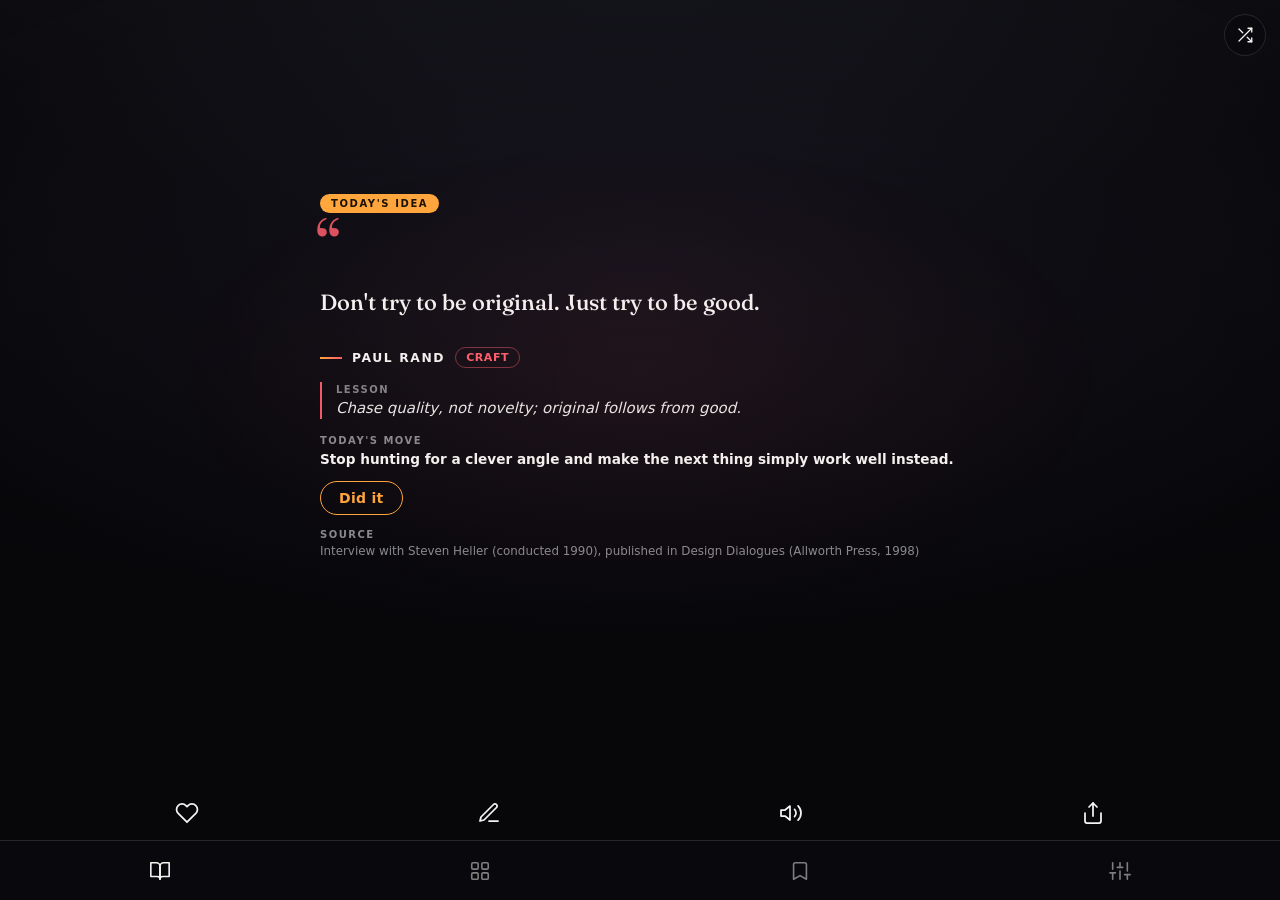
==== index.html @ 35d6fb51 "feat(about): the story behind the name, in Settings - About Hitaarth card with the founder origin st" ====
<!DOCTYPE html>
<html lang="en" data-theme="dark">
<head>
  <meta charset="UTF-8" />
  <meta name="viewport" content="width=device-width, initial-scale=1, viewport-fit=cover" />
  <title>Hitaarth — Daily Wisdom</title>
  <meta name="description" content="One idea. One move. Every day. 151 hand-picked ideas from stoics, founders, scientists and cinema — each with a lesson and one small action. Free, offline, no login, your data stays on your phone." />
  <meta property="og:title" content="Hitaarth — Daily Wisdom" />
  <meta property="og:description" content="One idea. One move. Every day. Free, offline, no ads, no login." />
  <meta property="og:type" content="website" />
  <meta property="og:url" content="https://the-awakening-quotes-app.vercel.app/" />
  <meta property="og:image" content="https://the-awakening-quotes-app.vercel.app/icons/icon-512.png" />
  <meta name="twitter:card" content="summary" />
  <meta name="theme-color" content="#0a0a0e" />
  <meta name="theme-color" media="(prefers-color-scheme: light)" content="#FAF7F2" />
  <meta name="apple-mobile-web-app-capable" content="yes" />
  <meta name="apple-mobile-web-app-status-bar-style" content="black-translucent" />
  <link rel="manifest" href="manifest.webmanifest" />
  <link rel="apple-touch-icon" href="icons/apple-touch-icon.png" />
  <link rel="stylesheet" href="styles.css" />
</head>
<body>
  <!-- Inline SVG icon sprite — stroke icons, 24px grid, styled via .ic-svg (currentColor) -->
  <svg xmlns="http://www.w3.org/2000/svg" style="display:none" aria-hidden="true">
    <symbol id="i-book" viewBox="0 0 24 24"><path d="M2 3h6a4 4 0 0 1 4 4v14a3 3 0 0 0-3-3H2z"/><path d="M22 3h-6a4 4 0 0 0-4 4v14a3 3 0 0 1 3-3h7z"/></symbol>
    <symbol id="i-grid" viewBox="0 0 24 24"><rect x="3" y="3" width="7" height="7" rx="1.5"/><rect x="14" y="3" width="7" height="7" rx="1.5"/><rect x="14" y="14" width="7" height="7" rx="1.5"/><rect x="3" y="14" width="7" height="7" rx="1.5"/></symbol>
    <symbol id="i-bookmark" viewBox="0 0 24 24"><path d="M19 21l-7-4-7 4V5a2 2 0 0 1 2-2h10a2 2 0 0 1 2 2z"/></symbol>
    <symbol id="i-sliders" viewBox="0 0 24 24"><line x1="4" y1="21" x2="4" y2="14"/><line x1="4" y1="10" x2="4" y2="3"/><line x1="12" y1="21" x2="12" y2="12"/><line x1="12" y1="8" x2="12" y2="3"/><line x1="20" y1="21" x2="20" y2="16"/><line x1="20" y1="12" x2="20" y2="3"/><line x1="1" y1="14" x2="7" y2="14"/><line x1="9" y1="8" x2="15" y2="8"/><line x1="17" y1="16" x2="23" y2="16"/></symbol>
    <symbol id="i-heart" viewBox="0 0 24 24"><path d="M20.84 4.61a5.5 5.5 0 0 0-7.78 0L12 5.67l-1.06-1.06a5.5 5.5 0 0 0-7.78 7.78l1.06 1.06L12 21.23l7.78-7.78 1.06-1.06a5.5 5.5 0 0 0 0-7.78z"/></symbol>
    <symbol id="i-pen" viewBox="0 0 24 24"><path d="M12 20h9"/><path d="M16.5 3.5a2.121 2.121 0 0 1 3 3L7 19l-4 1 1-4L16.5 3.5z"/></symbol>
    <symbol id="i-volume" viewBox="0 0 24 24"><polygon points="11 5 6 9 2 9 2 15 6 15 11 19 11 5"/><path d="M19.07 4.93a10 10 0 0 1 0 14.14"/><path d="M15.54 8.46a5 5 0 0 1 0 7.07"/></symbol>
    <symbol id="i-stop" viewBox="0 0 24 24"><rect x="6" y="6" width="12" height="12" rx="2.5"/></symbol>
    <symbol id="i-share" viewBox="0 0 24 24"><path d="M4 12v8a2 2 0 0 0 2 2h12a2 2 0 0 0 2-2v-8"/><polyline points="16 6 12 2 8 6"/><line x1="12" y1="2" x2="12" y2="15"/></symbol>
    <symbol id="i-shuffle" viewBox="0 0 24 24"><polyline points="16 3 21 3 21 8"/><line x1="4" y1="20" x2="21" y2="3"/><polyline points="21 16 21 21 16 21"/><line x1="15" y1="15" x2="21" y2="21"/><line x1="4" y1="4" x2="9" y2="9"/></symbol>
    <symbol id="i-globe" viewBox="0 0 24 24"><circle cx="12" cy="12" r="10"/><line x1="2" y1="12" x2="22" y2="12"/><path d="M12 2a15.3 15.3 0 0 1 4 10 15.3 15.3 0 0 1-4 10 15.3 15.3 0 0 1-4-10 15.3 15.3 0 0 1 4-10z"/></symbol>
    <symbol id="i-sun" viewBox="0 0 24 24"><circle cx="12" cy="12" r="4"/><line x1="12" y1="1.5" x2="12" y2="4"/><line x1="12" y1="20" x2="12" y2="22.5"/><line x1="4.6" y1="4.6" x2="6.4" y2="6.4"/><line x1="17.6" y1="17.6" x2="19.4" y2="19.4"/><line x1="1.5" y1="12" x2="4" y2="12"/><line x1="20" y1="12" x2="22.5" y2="12"/><line x1="4.6" y1="19.4" x2="6.4" y2="17.6"/><line x1="17.6" y1="6.4" x2="19.4" y2="4.6"/></symbol>
    <symbol id="i-type" viewBox="0 0 24 24"><polyline points="4 7 4 4 20 4 20 7"/><line x1="9" y1="20" x2="15" y2="20"/><line x1="12" y1="4" x2="12" y2="20"/></symbol>
    <symbol id="i-bell" viewBox="0 0 24 24"><path d="M18 8A6 6 0 0 0 6 8c0 7-3 9-3 9h18s-3-2-3-9"/><path d="M13.73 21a2 2 0 0 1-3.46 0"/></symbol>
    <symbol id="i-spark" viewBox="0 0 24 24"><path d="M12 3l1.9 5.4a2 2 0 0 0 1.2 1.2L20.5 11.5l-5.4 1.9a2 2 0 0 0-1.2 1.2L12 20l-1.9-5.4a2 2 0 0 0-1.2-1.2L3.5 11.5l5.4-1.9a2 2 0 0 0 1.2-1.2z"/></symbol>
    <symbol id="i-flame" viewBox="0 0 24 24"><path d="M8.5 14.5A2.5 2.5 0 0 0 11 12c0-1.38-.5-2-1-3-1.072-2.143-.224-4.054 2-6 .5 2.5 2 4.9 4 6.5 2 1.6 3 3.5 3 5.5a7 7 0 1 1-14 0c0-1.153.433-2.294 1-3a2.5 2.5 0 0 0 2.5 2.5z"/></symbol>
    <symbol id="i-image" viewBox="0 0 24 24"><rect x="3" y="3" width="18" height="18" rx="2"/><circle cx="8.5" cy="8.5" r="1.5"/><polyline points="21 15 16 10 5 21"/></symbol>
    <symbol id="i-quote" viewBox="0 0 24 24"><path d="M16 3a2 2 0 0 0-2 2v6a2 2 0 0 0 2 2h3a2 2 0 0 1-2 2h-1a1 1 0 0 0 0 2h1a4 4 0 0 0 4-4V5a2 2 0 0 0-2-2z"/><path d="M5 3a2 2 0 0 0-2 2v6a2 2 0 0 0 2 2h3a2 2 0 0 1-2 2H5a1 1 0 0 0 0 2h1a4 4 0 0 0 4-4V5a2 2 0 0 0-2-2z"/></symbol>
    <symbol id="i-x" viewBox="0 0 24 24"><line x1="6" y1="6" x2="18" y2="18"/><line x1="18" y1="6" x2="6" y2="18"/></symbol>
    <symbol id="i-lock" viewBox="0 0 24 24"><rect x="4" y="11" width="16" height="10" rx="2"/><path d="M8 11V7a4 4 0 0 1 8 0v4"/></symbol>
    <symbol id="i-chev" viewBox="0 0 24 24"><polyline points="6 9 12 15 18 9"/></symbol>
    <symbol id="i-clock" viewBox="0 0 24 24"><circle cx="12" cy="12" r="9"/><polyline points="12 7 12 12 15.5 14"/></symbol>
    <symbol id="i-phone" viewBox="0 0 24 24"><rect x="7" y="2" width="10" height="20" rx="2.5"/><line x1="10.5" y1="18.5" x2="13.5" y2="18.5"/></symbol>
  </svg>

  <!-- First-open moment: brand splash that fades into the reader -->
  <div id="splash" aria-hidden="true"><div class="splash-mark"><span class="splash-q">&#8220;</span>Hitaarth</div></div>

  <!-- READER -->
  <main id="reader" class="screen active" aria-label="Quotes">
    <div id="feed" class="feed"><!-- quote sections injected here --></div>

    <button type="button" id="surpriseBtn" class="surprise" aria-label="Surprise me" title="Surprise me"><svg class="ic-svg" aria-hidden="true"><use href="#i-shuffle"/></svg></button>

    <!-- per-quote actions (toggle with a tap) -->
    <div class="actions" id="actions">
      <button class="act" id="favBtn" aria-label="Favorite"><svg class="ic-svg ic-heart" aria-hidden="true"><use href="#i-heart"/></svg></button>
      <button class="act" id="noteBtn" aria-label="Add note"><svg class="ic-svg" aria-hidden="true"><use href="#i-pen"/></svg></button>
      <button class="act" id="speakBtn" aria-label="Read aloud"><svg class="ic-svg ic-vol" aria-hidden="true"><use href="#i-volume"/></svg><svg class="ic-svg ic-fill ic-stop" aria-hidden="true"><use href="#i-stop"/></svg></button>
      <button class="act" id="shareBtn" aria-label="Share"><svg class="ic-svg" aria-hidden="true"><use href="#i-share"/></svg></button>
    </div>
  </main>

  <!-- SAVED -->
  <section id="saved" class="screen list-screen" hidden>
    <h1 data-i18n="savedTitle">Saved</h1>
    <div id="savedList" class="list"></div>
    <p id="savedEmpty" class="empty" data-i18n="savedEmpty">Double-tap a quote, or tap ♡, to save it here.</p>
  </section>

  <!-- BROWSE -->
  <section id="browse" class="screen list-screen" hidden>
    <h1 data-i18n="browseTitle">Browse</h1>
    <input type="search" id="browseSearch" class="browse-search" data-i18n-ph="searchPh" placeholder="Search quotes, authors…" autocomplete="off" />
    <div class="seg browse-seg" role="tablist">
      <button data-browse="genre" data-i18n="byGenre">By genre</button>
      <button data-browse="author" data-i18n="byAuthor">By author</button>
    </div>
    <div id="browseList" class="list"></div>
  </section>

  <!-- SETTINGS -->
  <section id="settings" class="screen list-screen" hidden>
    <h1 data-i18n="settingsTitle">Settings</h1>

    <div class="card streak">
      <div class="streak-top">
        <div class="ring-wrap" aria-hidden="true">
          <svg class="ring" viewBox="0 0 76 76">
            <defs><linearGradient id="ringGrad" x1="0" y1="0" x2="1" y2="1"><stop offset="0" stop-color="#FFA63D"/><stop offset="1" stop-color="#FF5F6D"/></linearGradient></defs>
            <circle class="ring-track" cx="38" cy="38" r="32"/>
            <circle class="ring-fill" id="streakRing" cx="38" cy="38" r="32"/>
          </svg>
          <span class="ring-center"><svg class="ic-svg" aria-hidden="true"><use href="#i-flame"/></svg></span>
        </div>
        <div class="streak-main">
          <span class="kicker" data-i18n="streak">STREAK</span>
          <strong id="streakDays">1 day</strong>
          <span id="streakLevel" class="muted small">Level 1 — to 7</span>
        </div>
      </div>
      <div class="seals" id="streakSeals" aria-hidden="true"></div>
      <div class="muted small" id="streakNext">Next milestone in 6 days</div>
      <div class="muted small" id="streakFreeze"></div>
      <div class="muted small" id="actionsStat"></div>
      <button type="button" id="shareStreakBtn" class="pill streak-share" data-i18n="shareStreak">Share streak ↗</button>
    </div>

    <div class="card">
      <div class="row" data-toggle="language"><span class="ic"><svg class="ic-svg" aria-hidden="true"><use href="#i-globe"/></svg></span><div class="row-main"><strong data-i18n="language">Language</strong><div class="muted small" data-i18n="languageSub">App language</div></div><span class="chev"><svg class="ic-svg" aria-hidden="true"><use href="#i-chev"/></svg></span></div>
      <div class="expand" id="language">
        <div class="seg lang-seg" role="tablist">
          <button data-lang="en">EN</button>
          <button data-lang="hi">हिं</button>
          <button data-lang="es">ES</button>
          <button data-lang="fr">FR</button>
        </div>
        <p class="muted small" id="langNote"></p>
      </div>
    </div>

    <div class="card">
      <div class="row" data-toggle="appearance"><span class="ic"><svg class="ic-svg" aria-hidden="true"><use href="#i-sun"/></svg></span><div class="row-main"><strong data-i18n="appearance">Appearance</strong><div class="muted small" data-i18n="appearanceSub">Light / Dark / System</div></div><span class="chev"><svg class="ic-svg" aria-hidden="true"><use href="#i-chev"/></svg></span></div>
      <div class="expand" id="appearance">
        <div class="seg" role="tablist">
          <button data-appearance="system" data-i18n="segSystem">SYSTEM</button>
          <button data-appearance="light" data-i18n="segLight">LIGHT</button>
          <button data-appearance="dark" data-i18n="segDark">DARK</button>
        </div>
        <div class="kicker skins-label" data-i18n="skins">Themes</div>
        <div class="skins">
          <button type="button" class="skin" data-skin="noir"><span class="sw sw-noir"></span>Noir</button>
          <button type="button" class="skin" data-skin="dawn"><span class="sw sw-dawn"></span>Dawn<svg class="ic-svg lock" aria-hidden="true"><use href="#i-lock"/></svg></button>
          <button type="button" class="skin" data-skin="ink"><span class="sw sw-ink"></span>Ink<svg class="ic-svg lock" aria-hidden="true"><use href="#i-lock"/></svg></button>
          <button type="button" class="skin" data-skin="forest"><span class="sw sw-forest"></span>Forest<svg class="ic-svg lock" aria-hidden="true"><use href="#i-lock"/></svg></button>
        </div>
      </div>
    </div>

    <div class="card">
      <div class="row" data-toggle="typography"><span class="ic"><svg class="ic-svg" aria-hidden="true"><use href="#i-type"/></svg></span><div class="row-main"><strong data-i18n="typography">Typography</strong><div class="muted small" data-i18n="typographySub">Font and size</div></div><span class="chev"><svg class="ic-svg" aria-hidden="true"><use href="#i-chev"/></svg></span></div>
      <div class="expand" id="typography">
        <label class="slider-row">Aa <input type="range" id="sizeRange" min="14" max="34" step="1" /> <span id="sizeVal">20</span></label>
        <div class="fonts">
          <!-- available faces first (A→Z), then premium locked faces (A→Z) -->
          <button class="font-opt" data-font="fraunces">Fraunces</button>
          <button class="font-opt" data-font="georgia">Georgia</button>
          <button class="font-opt" data-font="mono" data-i18n="fontMono">Monospaced</button>
          <button class="font-opt" data-font="cursive">Snell&nbsp;Roundhand</button>
          <button class="font-opt" data-font="system" data-i18n="fontSystem">System</button>
          <button class="font-opt" data-font="cormorant">Cormorant<svg class="ic-svg lock" aria-hidden="true"><use href="#i-lock"/></svg></button>
          <button class="font-opt" data-font="playfair">Playfair Display<svg class="ic-svg lock" aria-hidden="true"><use href="#i-lock"/></svg></button>
          <button class="font-opt" data-font="spectral">Spectral<svg class="ic-svg lock" aria-hidden="true"><use href="#i-lock"/></svg></button>
        </div>
        <div class="preview" id="fontPreview">The quick brown fox jumps over the lazy dog.</div>
      </div>
    </div>

    <div class="card">
      <div class="row" data-toggle="reminders"><span class="ic"><svg class="ic-svg" aria-hidden="true"><use href="#i-bell"/></svg></span><div class="row-main"><strong data-i18n="reminders">Reminders</strong><div class="muted small" data-i18n="remindersSub">Daily quote reminder</div></div><span class="chev"><svg class="ic-svg" aria-hidden="true"><use href="#i-chev"/></svg></span></div>
      <div class="expand" id="reminders">
        <label class="switch-row"><span data-i18n="enableReminders">Enable reminders</span> <span class="switch"><input type="checkbox" id="remToggle" /><span class="knob" aria-hidden="true"></span></span></label>
        <div class="rem-details"><div class="rem-details-in">
          <label class="time-row"><span data-i18n="timeLabel">Time</span> <span class="time-pill"><svg class="ic-svg" aria-hidden="true"><use href="#i-clock"/></svg><input type="time" id="remTime" value="08:00" /></span></label>
          <p class="muted small" id="remNote"></p>
        </div></div>
      </div>
    </div>

    <div class="card">
      <label class="row switch-row"><span class="ic"><svg class="ic-svg" aria-hidden="true"><use href="#i-spark"/></svg></span><div class="row-main"><strong data-i18n="premium">Get Premium</strong><div class="muted small" data-i18n="premiumSub">Unlock theme packs &amp; fonts</div></div><button id="premiumBtn" class="pill" data-i18n="unlock">Unlock</button></label>
    </div>

    <div class="card">
      <div class="row" data-toggle="about"><span class="ic"><svg class="ic-svg ic-fill" aria-hidden="true"><use href="#i-quote"/></svg></span><div class="row-main"><strong data-i18n="about">About Hitaarth</strong><div class="muted small" data-i18n="aboutSub">The story behind the name</div></div><span class="chev"><svg class="ic-svg" aria-hidden="true"><use href="#i-chev"/></svg></span></div>
      <div class="expand" id="about">
        <div class="about-story">
          <p data-i18n="aboutP1">When our son was born, we named him Hitaarth: a Sanskrit word meaning one whose purpose is to do good.</p>
          <p data-i18n="aboutP2">Becoming a father changed what I noticed about my own days. Social media gave me endless information, but almost nothing that stayed. Every once in a while, though, a single sentence would change how I handled a conversation, a hard decision, an ordinary day.</p>
          <p data-i18n="aboutP3">I wanted a place where ideas weren't buried under algorithms. One meaningful thought at a time, with one small action attached.</p>
          <p data-i18n="aboutP4">That's how Hitaarth was born. It isn't named after my son as a tribute. It's named after the value I hope we both grow into.</p>
          <p data-i18n="aboutP5">If you leave a little calmer, a little kinder, or with a slightly better perspective than when you arrived, the app has lived up to its name.</p>
        </div>
      </div>
    </div>

    <button id="resetBtn" class="reset" data-i18n="reset">↺ Reset to defaults</button>
    <p class="muted small center" data-i18n="privacy">Hitaarth · your data stays on this device</p>
  </section>

  <!-- BOTTOM TAB BAR -->
  <nav id="tabbar" class="tabbar">
    <button class="tab active" data-screen="reader" aria-label="Read"><svg class="ic-svg" aria-hidden="true"><use href="#i-book"/></svg></button>
    <button class="tab" data-screen="browse" aria-label="Browse"><svg class="ic-svg" aria-hidden="true"><use href="#i-grid"/></svg></button>
    <button class="tab" data-screen="saved" aria-label="Saved"><svg class="ic-svg" aria-hidden="true"><use href="#i-bookmark"/></svg></button>
    <button class="tab" data-screen="settings" aria-label="Settings"><svg class="ic-svg" aria-hidden="true"><use href="#i-sliders"/></svg></button>
  </nav>

  <!-- Note sheet -->
  <dialog id="noteSheet">
    <form method="dialog">
      <h3 data-i18n="noteTitle">Your note</h3>
      <textarea id="noteText" rows="4" data-i18n-ph="notePh" placeholder="A thought on this quote…"></textarea>
      <div class="sheet-actions"><button value="cancel" data-i18n="cancel">Cancel</button><button value="save" id="noteSave" data-i18n="save">Save</button></div>
    </form>
  </dialog>

  <!-- Share sheet -->
  <dialog id="shareSheet">
    <h3 data-i18n="shareTitle">Share quote</h3>
    <div class="kicker" data-i18n="cardStyle">Card style</div>
    <div class="card-styles">
      <button type="button" class="card-style" data-style="noir"><span class="sw sw-cnoir"></span>Noir</button>
      <button type="button" class="card-style" data-style="paper"><span class="sw sw-cpaper"></span>Paper</button>
      <button type="button" class="card-style" data-style="dusk"><span class="sw sw-cdusk"></span>Dusk</button>
    </div>
    <div class="share-opts">
      <button type="button" id="shareStatusBtn" class="share-opt"><span class="share-ic"><svg class="ic-svg" aria-hidden="true"><use href="#i-phone"/></svg></span> <span data-i18n="saveImageStatus">Status image — WhatsApp story</span></button>
      <button type="button" id="shareImageFullBtn" class="share-opt"><span class="share-ic"><svg class="ic-svg" aria-hidden="true"><use href="#i-image"/></svg></span> <span data-i18n="saveImageBig">Big image — full card</span></button>
      <button type="button" id="shareImageBtn" class="share-opt"><span class="share-ic"><svg class="ic-svg ic-fill" aria-hidden="true"><use href="#i-quote"/></svg></span> <span data-i18n="saveImageSmall">Small image — quote only</span></button>
      <button type="button" id="shareTextBtn" class="share-opt"><span class="share-ic"><svg class="ic-svg" aria-hidden="true"><use href="#i-pen"/></svg></span> <span data-i18n="shareTextOpt">Share as text</span></button>
    </div>
    <form method="dialog" class="sheet-actions"><button value="cancel" data-i18n="cancel">Cancel</button></form>
  </dialog>

  <!-- Premium paywall -->
  <dialog id="paywall" class="paywall">
    <div class="pw-mark"><span class="splash-q">&#8220;</span>Hitaarth <span class="pw-badge">PREMIUM</span></div>
    <p class="pw-sub" data-i18n="pwSub">Own the full editorial experience.</p>
    <ul class="pw-feats">
      <li data-i18n="pwFeatThemes">All theme packs — Dawn, Ink, Forest</li>
      <li data-i18n="pwFeatFonts">The complete font library</li>
      <li data-i18n="pwFeatFuture">Every future pack, included</li>
    </ul>
    <button type="button" id="pwCta" class="pw-cta" data-i18n="pwCta">Notify me when it's ready</button>
    <form method="dialog" class="pw-later"><button data-i18n="pwLater">Maybe later</button></form>
  </dialog>

  <div id="toast" class="toast" hidden></div>

  <script src="app.js"></script>
</body>
</html>
---- styles.css ----
@font-face{font-family:"Playfair Display";src:url(fonts/PlayfairDisplay.woff2) format("woff2");font-weight:400 800;font-display:swap}
@font-face{font-family:"Fraunces";src:url(fonts/Fraunces.woff2) format("woff2");font-weight:400 700;font-display:swap}
@font-face{font-family:"Cormorant Garamond";src:url(fonts/Cormorant.woff2) format("woff2");font-weight:400 700;font-display:swap}
@font-face{font-family:"Spectral";src:url(fonts/Spectral-400.woff2) format("woff2");font-weight:400;font-display:swap}
@font-face{font-family:"Spectral";src:url(fonts/Spectral-600.woff2) format("woff2");font-weight:600;font-display:swap}
:root{
  --bg:#0a0a0e; --fg:#f4f4f2; --muted:#8a8a8e; --card:#15151b;
  --line:color-mix(in srgb, var(--fg) 12%, transparent);
  --bg-grad:radial-gradient(140% 90% at 50% -20%, #17171f 0%, #0a0a0e 52%, #07070a 100%);
  --accent1:#FFA63D; --accent2:#FF5F6D;
  --quote-size:22px; --quote-font:"Fraunces",Georgia,serif;
  --safe-top:env(safe-area-inset-top,0px); --safe-bottom:env(safe-area-inset-bottom,0px);
}
/* premium skins — dark-family theme packs (Appearance → Themes); light appearance below overrides them */
html[data-skin="dawn"]{ --bg:#120a11; --card:#1e1420; --accent1:#FFB86B; --accent2:#FF7A8A;
  --bg-grad:radial-gradient(140% 90% at 50% -20%, #251527 0%, #120a11 52%, #0b060b 100%); }
html[data-skin="ink"]{ --bg:#070b13; --card:#111826; --accent1:#8AB4FF; --accent2:#5E8BFF;
  --bg-grad:radial-gradient(140% 90% at 50% -20%, #131c2e 0%, #070b13 52%, #05070d 100%); }
html[data-skin="forest"]{ --bg:#07100b; --card:#111c15; --accent1:#C8E6A0; --accent2:#5FBF8A;
  --bg-grad:radial-gradient(140% 90% at 50% -20%, #12241a 0%, #07100b 52%, #050b08 100%); }

/* light = paper & ink, not spreadsheet white */
html[data-theme="light"]{ --bg:#FAF7F2; --fg:#1D1912; --muted:#8A8378; --card:#F2EDE4; --bg-grad:none; }
@media (prefers-color-scheme: light){ html[data-theme="system"]{ --bg:#FAF7F2; --fg:#1D1912; --muted:#8A8378; --card:#F2EDE4; --bg-grad:none; } }

*{box-sizing:border-box}
html,body{margin:0;height:100%;background:var(--bg);color:var(--fg);
  font-family:-apple-system,system-ui,"Segoe UI",Roboto,sans-serif;-webkit-font-smoothing:antialiased;overscroll-behavior:none;}
body{background-image:var(--bg-grad)}
button{font:inherit;color:inherit;background:none;border:none;cursor:pointer}
.muted{color:var(--muted)} .small{font-size:13px} .center{text-align:center}

/* inline SVG icon system — stroke icons inherit currentColor, size via em/explicit */
.ic-svg{width:1em;height:1em;display:block;flex:none;fill:none;stroke:currentColor;stroke-width:1.75;stroke-linecap:round;stroke-linejoin:round}
.ic-fill{fill:currentColor;stroke:none}
.tab .ic-svg{margin:0 auto}
.act{display:grid;place-items:center;width:46px;height:46px;border-radius:50%;transition:transform .15s,color .2s}
.act:active{transform:scale(.85)}
#favBtn.on .ic-heart{fill:currentColor}
.act .ic-stop{display:none}
.act.on .ic-stop{display:block}
.act.on .ic-vol{display:none}
.heart-pop svg{width:120px;height:120px;fill:currentColor;stroke:none}
.row .ic .ic-svg{width:18px;height:18px}
.chev .ic-svg{width:18px;height:18px}
.share-ic .ic-svg{width:20px;height:20px;margin:0 auto}
.note-del .ic-svg{width:14px;height:14px}
.surprise .ic-svg{width:18px;height:18px}

.screen{display:none}
.screen.active{display:block;animation:screenIn .24s cubic-bezier(.16,.68,.3,1)}
@keyframes screenIn{from{opacity:0;transform:translateY(10px)}to{opacity:1;transform:none}}

/* first-open moment — wordmark rises, then the whole veil fades to the reader */
#splash{position:fixed;inset:0;z-index:99;display:grid;place-items:center;background:var(--bg);pointer-events:none;animation:splashOut .5s ease 1.3s forwards}
.splash-mark{display:flex;align-items:baseline;gap:6px;font-family:"Fraunces",Georgia,serif;font-size:36px;font-weight:600;letter-spacing:.01em;opacity:0;transform:translateY(14px);animation:splashIn .7s cubic-bezier(.16,.68,.3,1) .15s forwards}
.splash-q{color:var(--accent2);font-size:1.35em;line-height:0;transform:translateY(.18em)}
@keyframes splashIn{to{opacity:1;transform:none}}
@keyframes splashOut{to{opacity:0;visibility:hidden}}
@media (prefers-reduced-motion: reduce){#splash{display:none}}

/* READER */
/* faint coral glow behind the quote + soft vignette at the edges (dark themes only) */
#reader::after{content:"";position:fixed;inset:0;z-index:0;pointer-events:none;
  background:
    radial-gradient(52% 38% at 50% 42%, color-mix(in srgb, var(--accent2) 6%, transparent), transparent 70%),
    radial-gradient(125% 95% at 50% 50%, transparent 62%, rgba(0,0,0,.35) 100%)}
html[data-theme="light"] #reader::after{background:none}
@media (prefers-color-scheme: light){ html[data-theme="system"] #reader::after{background:none} }
.feed{height:100dvh;overflow-y:scroll;scroll-snap-type:y mandatory;scrollbar-width:none}
.feed::-webkit-scrollbar{display:none}
.quote{height:100dvh;scroll-snap-align:start;display:flex;flex-direction:column;justify-content:center;
  padding:0 28px;padding-top:var(--safe-top);padding-bottom:calc(var(--safe-bottom) + 150px);
  background:radial-gradient(85% 55% at 50% 32%, var(--tint, transparent), transparent 72%)}
/* per-genre ambient wash — barely-there color that shifts as you scroll between genres */
.quote[data-g="stoic"]{--tint:rgba(122,150,186,.07)}
.quote[data-g="eastern"]{--tint:rgba(226,168,92,.06)}
.quote[data-g="startup"]{--tint:rgba(88,196,186,.06)}
.quote[data-g="science"]{--tint:rgba(118,196,232,.06)}
.quote[data-g="money"]{--tint:rgba(122,188,122,.06)}
.quote[data-g="craft"]{--tint:rgba(188,140,226,.06)}
.quote[data-g="mind"]{--tint:rgba(238,142,152,.05)}
.quote[data-g="cinema"]{--tint:rgba(134,122,255,.07)}
html[data-theme="light"] .quote{background:none}
@media (prefers-color-scheme: light){ html[data-theme="system"] .quote{background:none} }
.quote .inner{width:100%;max-width:640px;margin:0 auto}
.qmark{font-family:"Fraunces",Georgia,'Times New Roman',serif;font-size:calc(var(--quote-size) * 3.2);line-height:.5;height:.5em;color:var(--accent2);opacity:.85;margin-left:-0.05em;margin-bottom:16px}
.quote .text{font-family:var(--quote-font);font-size:var(--quote-size);line-height:1.5;font-weight:500;letter-spacing:0;text-wrap:balance}
.meta{margin-top:28px;display:flex;flex-direction:column;gap:14px}
.byline{display:flex;align-items:center;gap:10px;flex-wrap:wrap}
.byline .author{display:inline-flex;align-items:center;gap:10px;font-weight:700;font-size:max(12px,calc(var(--quote-size) * 0.56));text-transform:uppercase;letter-spacing:.13em}
.byline .author::before{content:"";width:22px;height:2px;flex:none;background:linear-gradient(90deg,var(--accent1),var(--accent2))}
.chip{font-size:11px;font-weight:700;letter-spacing:.6px;text-transform:uppercase;color:var(--accent2);border:1px solid color-mix(in srgb,var(--accent2) 45%, transparent);border-radius:999px;padding:3px 10px;white-space:nowrap}
.lesson{padding:2px 0 2px 14px;border-left:2px solid var(--accent2);font-style:italic;font-size:calc(var(--quote-size) * 0.68);opacity:.95}
.source{font-size:calc(var(--quote-size) * 0.54);color:var(--muted)}
.kicker{display:block;font-style:normal;font-weight:800;font-size:10px;letter-spacing:1.5px;text-transform:uppercase;color:var(--muted);margin-bottom:4px}

.actions{position:fixed;left:0;right:0;bottom:calc(64px + var(--safe-bottom));display:flex;justify-content:space-around;
  padding:0 36px;transition:opacity .25s;font-size:24px}
.act.on{color:var(--accent2)}

/* distraction-free: a tap hides chrome */
body.immersive .actions,
body.immersive .tabbar,
body.immersive .meta{opacity:0;pointer-events:none}

/* heart pop on double-tap */
.heart-pop{position:fixed;inset:0;display:flex;align-items:center;justify-content:center;font-size:120px;color:#fff;
  pointer-events:none;opacity:0;transform:scale(.4)}
.heart-pop.show{animation:pop .7s ease}
@keyframes pop{0%{opacity:0;transform:scale(.4)}30%{opacity:1;transform:scale(1)}100%{opacity:0;transform:scale(1.2)}}

/* LIST SCREENS */
.list-screen{padding:calc(var(--safe-top) + 16px) 18px calc(96px + var(--safe-bottom));max-width:640px;margin:0 auto}
.list-screen h1{font-size:30px;margin:8px 4px 18px}
.list .item{padding:16px;border-radius:16px;background:var(--card);border:1px solid var(--line);margin-bottom:12px}
.list .item .t{font-size:16px;font-family:var(--quote-font);line-height:1.45} .list .item .a{color:var(--muted);font-size:13px;margin-top:6px}
.empty{color:var(--muted);text-align:center;margin-top:60px}

/* SETTINGS */
.card{background:var(--card);border:1px solid var(--line);border-radius:18px;margin-bottom:14px;overflow:hidden}
.row{display:flex;align-items:center;gap:14px;padding:18px}
.row .ic{width:34px;height:34px;border-radius:10px;display:grid;place-items:center;background:rgba(127,127,127,.18);font-weight:700}
.row-main{flex:1}
.chev{color:var(--muted);transition:transform .2s}
.card.open .chev{transform:rotate(180deg)}
.expand{max-height:0;overflow:hidden;transition:max-height .28s ease;padding:0 18px}
.card.open .expand{max-height:820px;padding:0 18px 18px}

.streak{padding:18px}
.streak-top{display:flex;align-items:center;gap:18px}
.streak-main{display:flex;flex-direction:column;gap:2px}
.streak-main strong{font-size:24px;line-height:1.2}
.ring-wrap{position:relative;width:76px;height:76px;flex:none}
.ring{width:76px;height:76px;transform:rotate(-90deg)}
.ring circle{fill:none;stroke-width:6}
.ring-track{stroke:color-mix(in srgb, var(--fg) 12%, transparent)}
.ring-fill{stroke:url(#ringGrad);stroke-linecap:round;stroke-dasharray:201.06;stroke-dashoffset:201.06;transition:stroke-dashoffset .6s cubic-bezier(.16,.68,.3,1)}
.ring-center{position:absolute;inset:0;display:grid;place-items:center;color:var(--accent1);font-size:22px}
.seals{display:flex;gap:8px;margin:16px 0 10px}
.seal{width:10px;height:10px;border-radius:50%;background:color-mix(in srgb, var(--fg) 14%, transparent)}
.seal.on{background:linear-gradient(135deg,var(--accent1),var(--accent2))}

.seg{display:flex;gap:10px;justify-content:center;padding-top:6px}
.seg button{border:1px solid var(--line);border-radius:999px;padding:8px 16px;font-size:13px;font-weight:600}
.seg button.on{background:var(--fg);color:var(--bg);border-color:var(--fg)}

.slider-row{display:flex;align-items:center;gap:12px;padding:6px 0 14px;font-size:20px}
.slider-row input[type=range]{flex:1;accent-color:var(--accent2)}
.fonts{display:flex;flex-direction:column;gap:2px}
.font-opt{text-align:left;padding:12px 4px;border-bottom:1px solid var(--line)}
.font-opt[data-font="cursive"]{font-family:"Snell Roundhand","Brush Script MT",cursive;font-size:20px}
.font-opt[data-font="playfair"]{font-family:"Playfair Display",Georgia,serif;font-size:19px}
.font-opt[data-font="fraunces"]{font-family:"Fraunces",Georgia,serif;font-size:18px}
.font-opt[data-font="cormorant"]{font-family:"Cormorant Garamond",Georgia,serif;font-size:21px}
.font-opt[data-font="spectral"]{font-family:"Spectral",Georgia,serif;font-size:18px}
.font-opt[data-font="georgia"]{font-family:Georgia,"Times New Roman",serif;font-size:19px}
.font-opt.on::after{content:"  ✓";color:var(--accent2)}
.preview{margin-top:14px;padding:14px;border-radius:12px;background:rgba(127,127,127,.12);font-family:var(--quote-font);font-size:var(--quote-size)}

/* theme-pack swatches + premium locks */
.skins-label{margin:16px 0 2px}
.skins{display:flex;gap:12px;flex-wrap:wrap;padding:10px 0 6px}
.skin{display:flex;flex-direction:column;align-items:center;gap:7px;font-size:12px;font-weight:600;color:var(--muted);position:relative;padding:4px 6px}
.skin.on{color:var(--fg)}
.sw{width:44px;height:44px;border-radius:50%;border:1px solid var(--line)}
.skin.on .sw{box-shadow:0 0 0 2px var(--bg),0 0 0 4px var(--accent2)}
.sw-noir{background:linear-gradient(135deg,#2b2b38,#0a0a0e 70%)}
.sw-dawn{background:linear-gradient(135deg,#4a2447,#120a11 70%)}
.sw-ink{background:linear-gradient(135deg,#1d3a6e,#070b13 70%)}
.sw-forest{background:linear-gradient(135deg,#1e4d33,#07100b 70%)}
.skin .lock{position:absolute;top:2px;right:2px;width:13px;height:13px}
.font-opt{position:relative}
.font-opt .lock{position:absolute;right:6px;top:50%;transform:translateY(-50%);width:15px;height:15px;color:var(--muted)}
html[data-premium="1"] .lock{display:none}

/* paywall */
.paywall{max-width:380px;padding:26px 22px;text-align:center}
.pw-mark{display:flex;justify-content:center;align-items:baseline;gap:7px;font-family:"Fraunces",Georgia,serif;font-size:26px;font-weight:600}
.pw-badge{font-family:-apple-system,system-ui,"Segoe UI",Roboto,sans-serif;font-size:10px;font-weight:800;letter-spacing:1.6px;color:#1a1205;background:linear-gradient(90deg,var(--accent1),var(--accent2));border-radius:999px;padding:4px 10px;transform:translateY(-3px)}
.pw-sub{color:var(--muted);font-size:14px;margin:10px 0 18px}
.pw-feats{list-style:none;margin:0 0 20px;padding:0;text-align:left;display:flex;flex-direction:column;gap:12px}
.pw-feats li{display:flex;align-items:center;gap:12px;font-size:14px;font-weight:600}
.pw-feats li::before{content:"";width:8px;height:8px;border-radius:50%;flex:none;background:linear-gradient(135deg,var(--accent1),var(--accent2))}
.pw-cta{display:block;width:100%;padding:14px;border-radius:999px;background:linear-gradient(90deg,var(--accent1),var(--accent2));color:#1a1205;font-weight:800;font-size:15px}
.pw-later{margin-top:10px}
.pw-later button{color:var(--muted);font-size:13px;padding:8px;width:100%}

.switch-row{display:flex;align-items:center;justify-content:space-between;padding:6px 0}
.time-row{display:flex;align-items:center;justify-content:space-between;padding:10px 0}
.time-row input,.switch-row input{accent-color:var(--accent2)}

/* Reminders — editorial switch, time pill, progressive reveal */
#reminders .switch-row{padding:10px 0;cursor:pointer}
.switch{position:relative;flex:none;width:46px;height:28px}
.switch input{position:absolute;inset:0;width:100%;height:100%;margin:0;opacity:0;cursor:pointer}
.switch .knob{position:absolute;inset:0;border-radius:999px;background:color-mix(in srgb, var(--fg) 14%, transparent);box-shadow:inset 0 0 0 1px var(--line);transition:background .25s ease;pointer-events:none}
.switch .knob::after{content:"";position:absolute;top:3px;left:3px;width:22px;height:22px;border-radius:50%;background:#fff;box-shadow:0 2px 6px rgba(0,0,0,.35);transform:translateX(var(--x,0)) scale(var(--s,1));transition:transform .3s cubic-bezier(.34,1.56,.64,1)}
.switch input:checked + .knob{--x:18px;background:linear-gradient(90deg,var(--accent1),var(--accent2))}
.switch input:active + .knob{--s:.9}
.switch input:focus-visible + .knob{box-shadow:0 0 0 2px color-mix(in srgb, var(--accent2) 55%, transparent)}
.rem-details{display:grid;grid-template-rows:0fr;opacity:0;transform:translateY(-6px);transition:grid-template-rows .32s cubic-bezier(.16,.68,.3,1),opacity .25s ease,transform .32s cubic-bezier(.16,.68,.3,1)}
.rem-details-in{overflow:hidden;min-height:0}
.card.rem-on .rem-details{grid-template-rows:1fr;opacity:1;transform:none}
.rem-details .time-row{border-top:1px solid var(--line);margin-top:4px}
.rem-details p{margin:8px 0 2px;line-height:1.55}
.time-pill{display:inline-flex;align-items:center;gap:8px;padding:7px 12px;border-radius:999px;background:color-mix(in srgb, var(--fg) 5%, transparent);box-shadow:inset 0 0 0 1px var(--line);color:var(--muted);cursor:pointer;transition:box-shadow .2s,color .2s}
.time-pill .ic-svg{width:15px;height:15px}
.time-pill:focus-within{box-shadow:inset 0 0 0 1px color-mix(in srgb, var(--accent2) 60%, transparent);color:var(--accent2)}
.time-pill input{border:none;background:none;padding:0;margin:0;outline:none;color:var(--fg);font:inherit;font-size:14px;font-weight:600;font-variant-numeric:tabular-nums;letter-spacing:.02em;color-scheme:dark;cursor:pointer}
.time-pill input::-webkit-calendar-picker-indicator{display:none}
html[data-theme="light"] .time-pill input{color-scheme:light}
@media (prefers-color-scheme: light){ html[data-theme="system"] .time-pill input{color-scheme:light} }
[data-toggle="reminders"] .ic{transition:background .3s,color .3s}
.card.rem-on [data-toggle="reminders"] .ic{background:color-mix(in srgb, var(--accent2) 16%, transparent);color:var(--accent2)}
.ic.ring .ic-svg{animation:bellring .7s cubic-bezier(.36,.07,.19,.97);transform-origin:50% 0}
@keyframes bellring{0%,100%{transform:rotate(0)}18%{transform:rotate(14deg)}42%{transform:rotate(-11deg)}65%{transform:rotate(7deg)}84%{transform:rotate(-4deg)}}
@media (prefers-reduced-motion: reduce){.ic.ring .ic-svg{animation:none}.rem-details,.switch .knob,.switch .knob::after{transition:none}}
.pill{border:1px solid var(--line);border-radius:999px;padding:8px 16px;font-weight:600}
.about-story p{margin:0 0 12px;font-size:14px;line-height:1.7}
.about-story p:first-child{font-family:"Fraunces",Georgia,serif;font-size:15.5px}
.about-story p:last-child{margin-bottom:2px;color:var(--muted);font-style:italic}
.card.open #about{max-height:1400px}
.reset{display:block;width:100%;padding:16px;border-radius:16px;background:var(--card);color:var(--accent2);font-weight:600;margin:4px 0 14px}

/* TAB BAR */
.tabbar{position:fixed;left:0;right:0;bottom:0;display:flex;justify-content:space-around;align-items:center;
  height:calc(60px + var(--safe-bottom));padding-bottom:var(--safe-bottom);
  background:color-mix(in srgb,var(--bg) 86%, transparent);backdrop-filter:blur(12px);border-top:1px solid var(--line);font-size:22px}
.tab{opacity:.5;padding:10px 24px;transition:opacity .2s,transform .15s}
.tab:active{transform:scale(.85)}
.tab.active{opacity:1}

/* motion — entrances + press feedback */
dialog[open]{animation:sheetIn .22s cubic-bezier(.16,.68,.3,1)}
@keyframes sheetIn{from{opacity:0;transform:translateY(14px) scale(.98)}}
.toast{animation:toastIn .2s ease}
@keyframes toastIn{from{opacity:0;transform:translate(-50%,10px)}}
.pill,.todo-done{transition:transform .15s,background .15s,color .15s}
.pill:active,.todo-done:active{transform:scale(.96)}
@media (prefers-reduced-motion: reduce){
  .screen.active,dialog[open],.toast,.heart-pop.show{animation:none}
  .tab,.act,.pill,.todo-done{transition:none}
}

/* notes in saved */
.list .item .note{display:flex;align-items:flex-start;gap:8px;margin-top:12px;padding-top:12px;border-top:1px solid var(--line)}
.list .item .note .kicker{margin:3px 0 0}
.list .item .note-text{flex:1;font-size:14px;font-style:italic;line-height:1.4}
.note-del{color:var(--muted);font-size:15px;padding:0 6px;line-height:1.3}

/* translated badge + language selector */
.tr-badge{font-size:10px;font-weight:700;letter-spacing:.6px;text-transform:uppercase;color:var(--muted);border:1px solid var(--line);border-radius:999px;padding:2px 9px}
.lang-seg{flex-wrap:wrap}
#langNote{margin-top:10px}

/* browse (library) */
.browse-search{width:100%;padding:13px 16px;border-radius:14px;border:1px solid var(--line);background:var(--card);color:var(--fg);font-size:15px;margin:0 0 14px;-webkit-appearance:none;appearance:none}
.browse-search::placeholder{color:var(--muted)}
.browse-search:focus{outline:none;border-color:var(--accent2)}
.browse-seg{margin:0 0 16px}
.browse-group{display:flex;align-items:center;justify-content:space-between;width:100%;padding:16px;border-radius:14px;background:var(--card);border:1px solid var(--line);margin-bottom:10px;text-align:left}
.browse-group .bg-name{font-size:16px;font-weight:600}
.browse-group .bg-count{font-size:13px;color:var(--muted);background:rgba(127,127,127,.16);border-radius:999px;padding:2px 11px;flex:none;margin-left:12px}
.browse-group:active{background:rgba(127,127,127,.22)}
.list .item-open{cursor:pointer;position:relative;padding-right:34px}
.list .item-open::after{content:"›";position:absolute;right:16px;top:50%;transform:translateY(-50%);color:var(--muted);font-size:22px;line-height:1}
.list .item-open:active{background:rgba(127,127,127,.22)}
.browse-back{color:var(--accent2);font-weight:600;padding:6px 2px;margin-bottom:8px}
.browse-head{font-size:12px;font-weight:800;letter-spacing:1.2px;text-transform:uppercase;color:var(--muted);margin:2px 2px 14px}

/* surprise me */
.surprise{position:fixed;top:calc(var(--safe-top) + 14px);right:14px;z-index:6;width:42px;height:42px;border-radius:50%;background:color-mix(in srgb,var(--bg) 68%, transparent);backdrop-filter:blur(10px);border:1px solid var(--line);font-size:20px;line-height:1;color:var(--fg);display:grid;place-items:center;transition:opacity .25s,transform .2s}
.surprise:active{transform:scale(.88)}
body.immersive .surprise{opacity:0;pointer-events:none}

/* today's move (practice loop) */
.today-badge{display:inline-block;font-size:10px;font-weight:800;letter-spacing:1.6px;text-transform:uppercase;color:#1a1205;background:var(--accent1);border-radius:999px;padding:4px 11px;margin-bottom:16px}
.todo{margin-top:2px}
.todo .todo-text{display:block;font-size:calc(var(--quote-size) * 0.62);font-weight:600;margin:4px 0 12px;line-height:1.4}
.todo-done{border:1px solid var(--accent1);color:var(--accent1);border-radius:999px;padding:8px 18px;font-size:14px;font-weight:700;letter-spacing:.3px;transition:background .15s}
.todo-done.on{background:var(--accent1);color:#1a1205;border-color:var(--accent1)}
.streak-share{margin-top:12px}
#streakFreeze,#actionsStat{margin-top:8px}

/* share sheet */
.share-opts{display:flex;flex-direction:column;gap:10px;margin-top:6px}
.share-opt{display:flex;align-items:center;gap:12px;padding:16px;border-radius:14px;background:rgba(127,127,127,.12);font-size:16px;font-weight:600;text-align:left}
.card-styles{display:flex;gap:8px;margin:8px 0 14px}
.card-style{flex:1;display:flex;align-items:center;justify-content:center;gap:8px;padding:9px 8px;border:1px solid var(--line);border-radius:12px;font-size:13px;font-weight:600;color:var(--muted);transition:color .2s,border-color .2s}
.card-style .sw{width:18px;height:18px;flex:none}
.card-style.on{border-color:var(--accent2);color:var(--fg)}
.sw-cnoir{background:#000}
.sw-cpaper{background:#FAF7F2}
.sw-cdusk{background:linear-gradient(160deg,#1a1030,#07070a 75%)}
.share-opt .share-ic{font-size:20px;width:24px;text-align:center}
.share-opt:active{background:rgba(127,127,127,.22)}

/* sheets + toast */
dialog{border:1px solid var(--line);border-radius:18px;background:var(--card);color:var(--fg);width:min(92vw,420px);padding:20px;box-shadow:0 24px 60px rgba(0,0,0,.45)}
dialog::backdrop{background:rgba(0,0,0,.5)}
dialog textarea{width:100%;border-radius:12px;border:1px solid var(--line);background:var(--bg);color:var(--fg);padding:10px;margin-top:8px}
.sheet-actions{display:flex;justify-content:flex-end;gap:10px;margin-top:14px}
.sheet-actions button{padding:8px 16px;border-radius:10px;background:rgba(127,127,127,.15)}
.toast{position:fixed;left:50%;transform:translateX(-50%);bottom:calc(100px + var(--safe-bottom));background:var(--fg);color:var(--bg);padding:12px 20px;border-radius:999px;font-size:14px;font-weight:700;z-index:9999;box-shadow:0 6px 20px rgba(0,0,0,.45);max-width:80%;text-align:center}
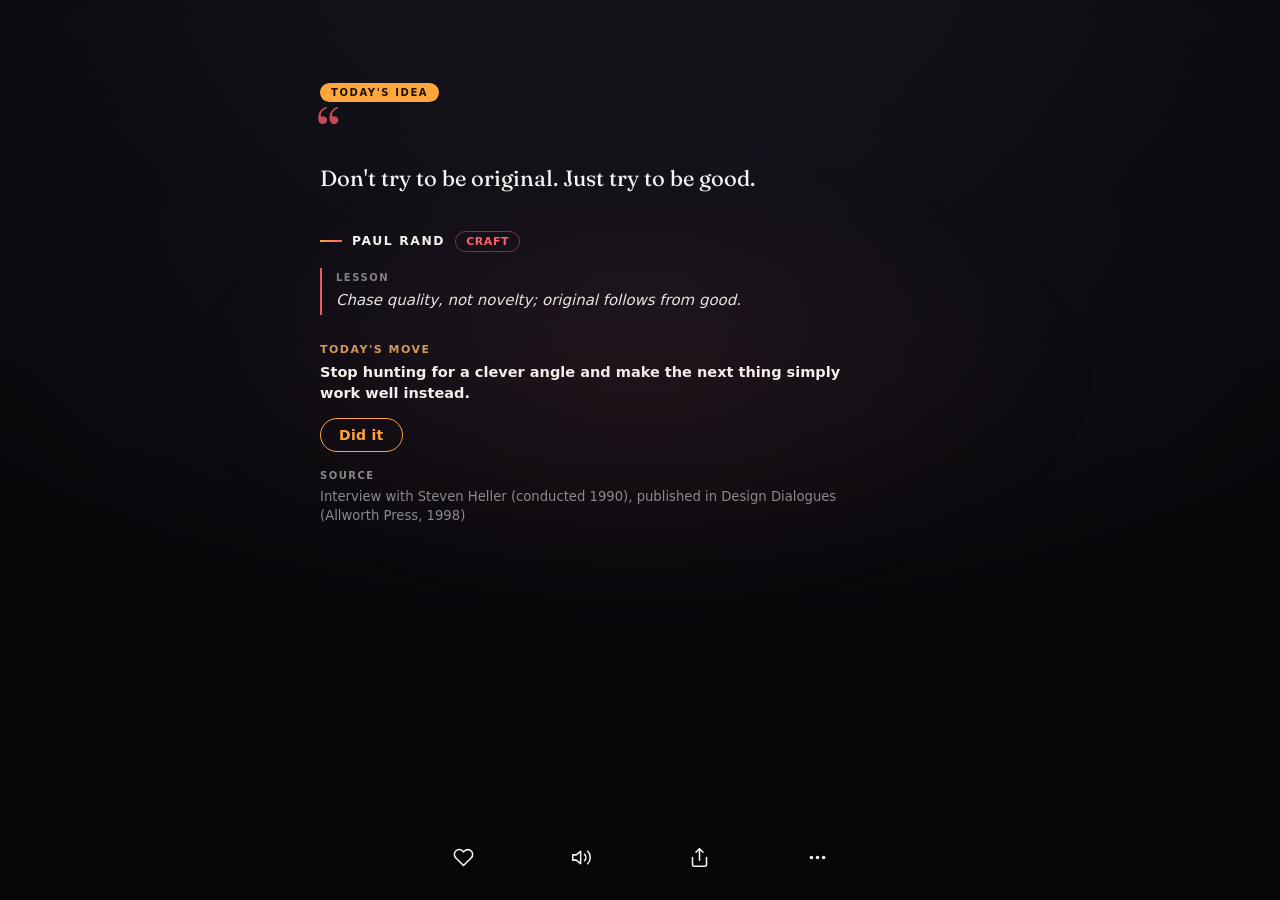
==== commit 1b45efc9: "feat(reader+cards): editorial share cards and the single reading toolbar Share cards on the reader t" ====
--- a/index.html
+++ b/index.html
@@ -45,6 +45,7 @@
     <symbol id="i-chev" viewBox="0 0 24 24"><polyline points="6 9 12 15 18 9"/></symbol>
     <symbol id="i-clock" viewBox="0 0 24 24"><circle cx="12" cy="12" r="9"/><polyline points="12 7 12 12 15.5 14"/></symbol>
     <symbol id="i-phone" viewBox="0 0 24 24"><rect x="7" y="2" width="10" height="20" rx="2.5"/><line x1="10.5" y1="18.5" x2="13.5" y2="18.5"/></symbol>
+    <symbol id="i-more" viewBox="0 0 24 24"><circle cx="5" cy="12" r="2"/><circle cx="12" cy="12" r="2"/><circle cx="19" cy="12" r="2"/></symbol>
   </svg>
 
   <!-- First-open moment: brand splash that fades into the reader -->
@@ -54,14 +55,12 @@
   <main id="reader" class="screen active" aria-label="Quotes">
     <div id="feed" class="feed"><!-- quote sections injected here --></div>
 
-    <button type="button" id="surpriseBtn" class="surprise" aria-label="Surprise me" title="Surprise me"><svg class="ic-svg" aria-hidden="true"><use href="#i-shuffle"/></svg></button>
-
-    <!-- per-quote actions (toggle with a tap) -->
+    <!-- the single reading toolbar (auto-hides while scrolling; tap = immersive) -->
     <div class="actions" id="actions">
       <button class="act" id="favBtn" aria-label="Favorite"><svg class="ic-svg ic-heart" aria-hidden="true"><use href="#i-heart"/></svg></button>
-      <button class="act" id="noteBtn" aria-label="Add note"><svg class="ic-svg" aria-hidden="true"><use href="#i-pen"/></svg></button>
       <button class="act" id="speakBtn" aria-label="Read aloud"><svg class="ic-svg ic-vol" aria-hidden="true"><use href="#i-volume"/></svg><svg class="ic-svg ic-fill ic-stop" aria-hidden="true"><use href="#i-stop"/></svg></button>
       <button class="act" id="shareBtn" aria-label="Share"><svg class="ic-svg" aria-hidden="true"><use href="#i-share"/></svg></button>
+      <button class="act" id="moreBtn" aria-label="More"><svg class="ic-svg ic-fill" aria-hidden="true"><use href="#i-more"/></svg></button>
     </div>
   </main>
 
@@ -209,6 +208,21 @@
     </form>
   </dialog>
 
+  <!-- More sheet: everything not used many times per session -->
+  <dialog id="moreSheet">
+    <h3 data-i18n="moreTitle">More</h3>
+    <div class="share-opts">
+      <button type="button" id="noteBtn" class="share-opt"><span class="share-ic"><svg class="ic-svg" aria-hidden="true"><use href="#i-pen"/></svg></span> <span data-i18n="mNote">Add a note</span></button>
+      <button type="button" id="surpriseBtn" class="share-opt"><span class="share-ic"><svg class="ic-svg" aria-hidden="true"><use href="#i-shuffle"/></svg></span> <span data-i18n="mSurprise">Surprise me</span></button>
+      <button type="button" id="copyBtn" class="share-opt"><span class="share-ic"><svg class="ic-svg ic-fill" aria-hidden="true"><use href="#i-quote"/></svg></span> <span data-i18n="mCopy">Copy quote</span></button>
+      <div class="sheet-div" aria-hidden="true"></div>
+      <button type="button" class="share-opt" data-nav="browse"><span class="share-ic"><svg class="ic-svg" aria-hidden="true"><use href="#i-grid"/></svg></span> <span data-i18n="browseTitle">Browse</span></button>
+      <button type="button" class="share-opt" data-nav="saved"><span class="share-ic"><svg class="ic-svg" aria-hidden="true"><use href="#i-bookmark"/></svg></span> <span data-i18n="savedTitle">Saved</span></button>
+      <button type="button" class="share-opt" data-nav="settings"><span class="share-ic"><svg class="ic-svg" aria-hidden="true"><use href="#i-sliders"/></svg></span> <span data-i18n="settingsTitle">Settings</span></button>
+    </div>
+    <form method="dialog" class="sheet-actions"><button value="cancel" data-i18n="cancel">Cancel</button></form>
+  </dialog>
+
   <!-- Share sheet -->
   <dialog id="shareSheet">
     <h3 data-i18n="shareTitle">Share quote</h3>
--- a/styles.css
+++ b/styles.css
@@ -45,7 +45,6 @@
 .chev .ic-svg{width:18px;height:18px}
 .share-ic .ic-svg{width:20px;height:20px;margin:0 auto}
 .note-del .ic-svg{width:14px;height:14px}
-.surprise .ic-svg{width:18px;height:18px}
 
 .screen{display:none}
 .screen.active{display:block;animation:screenIn .24s cubic-bezier(.16,.68,.3,1)}
@@ -69,8 +68,8 @@
 @media (prefers-color-scheme: light){ html[data-theme="system"] #reader::after{background:none} }
 .feed{height:100dvh;overflow-y:scroll;scroll-snap-type:y mandatory;scrollbar-width:none}
 .feed::-webkit-scrollbar{display:none}
-.quote{height:100dvh;scroll-snap-align:start;display:flex;flex-direction:column;justify-content:center;
-  padding:0 28px;padding-top:var(--safe-top);padding-bottom:calc(var(--safe-bottom) + 150px);
+.quote{height:100dvh;scroll-snap-align:start;display:flex;flex-direction:column;justify-content:flex-start;
+  padding:0 28px;padding-top:calc(var(--safe-top) + 9vh);padding-bottom:calc(var(--safe-bottom) + 118px);
   background:radial-gradient(85% 55% at 50% 32%, var(--tint, transparent), transparent 72%)}
 /* per-genre ambient wash — barely-there color that shifts as you scroll between genres */
 .quote[data-g="stoic"]{--tint:rgba(122,150,186,.07)}
@@ -84,19 +83,24 @@
 html[data-theme="light"] .quote{background:none}
 @media (prefers-color-scheme: light){ html[data-theme="system"] .quote{background:none} }
 .quote .inner{width:100%;max-width:640px;margin:0 auto}
-.qmark{font-family:"Fraunces",Georgia,'Times New Roman',serif;font-size:calc(var(--quote-size) * 3.2);line-height:.5;height:.5em;color:var(--accent2);opacity:.85;margin-left:-0.05em;margin-bottom:16px}
-.quote .text{font-family:var(--quote-font);font-size:var(--quote-size);line-height:1.5;font-weight:500;letter-spacing:0;text-wrap:balance}
-.meta{margin-top:28px;display:flex;flex-direction:column;gap:14px}
+.qmark{font-family:"Fraunces",Georgia,'Times New Roman',serif;font-size:calc(var(--quote-size) * 2.9);line-height:.5;height:.5em;color:var(--accent2);opacity:.75;margin-left:-0.05em;margin-bottom:10px}
+/* book column: constrained measure, airy leading, lighter optical weight */
+.quote .text{font-family:var(--quote-font);font-size:var(--quote-size);line-height:1.68;font-weight:440;letter-spacing:0;text-wrap:balance;max-width:min(32ch, 84%);margin:0;font-optical-sizing:auto}
+.quote .text + .text{margin-top:1.05em}
+@media (max-height:700px){ .quote{padding-top:calc(var(--safe-top) + 3vh)} }
+.meta{margin-top:34px;display:flex;flex-direction:column;gap:16px;max-width:min(52ch, 100%)}
 .byline{display:flex;align-items:center;gap:10px;flex-wrap:wrap}
 .byline .author{display:inline-flex;align-items:center;gap:10px;font-weight:700;font-size:max(12px,calc(var(--quote-size) * 0.56));text-transform:uppercase;letter-spacing:.13em}
 .byline .author::before{content:"";width:22px;height:2px;flex:none;background:linear-gradient(90deg,var(--accent1),var(--accent2))}
 .chip{font-size:11px;font-weight:700;letter-spacing:.6px;text-transform:uppercase;color:var(--accent2);border:1px solid color-mix(in srgb,var(--accent2) 45%, transparent);border-radius:999px;padding:3px 10px;white-space:nowrap}
-.lesson{padding:2px 0 2px 14px;border-left:2px solid var(--accent2);font-style:italic;font-size:calc(var(--quote-size) * 0.68);opacity:.95}
-.source{font-size:calc(var(--quote-size) * 0.54);color:var(--muted)}
+.lesson{padding:2px 0 2px 14px;border-left:2px solid var(--accent2);font-style:italic;font-size:calc(var(--quote-size) * 0.68);opacity:.95;line-height:1.55}
+.source{font-size:calc(var(--quote-size) * 0.6);color:var(--muted);line-height:1.5}
 .kicker{display:block;font-style:normal;font-weight:800;font-size:10px;letter-spacing:1.5px;text-transform:uppercase;color:var(--muted);margin-bottom:4px}
 
-.actions{position:fixed;left:0;right:0;bottom:calc(64px + var(--safe-bottom));display:flex;justify-content:space-around;
-  padding:0 36px;transition:opacity .25s;font-size:24px}
+.actions{position:fixed;left:0;right:0;bottom:calc(20px + var(--safe-bottom));display:flex;justify-content:center;
+  gap:clamp(28px, 9vw, 72px);font-size:21px;transition:opacity .25s,transform .25s}
+body.bar-hide .actions{opacity:0;transform:translateY(10px);pointer-events:none}
+body[data-screen="reader"] #tabbar{display:none}
 .act.on{color:var(--accent2)}
 
 /* distraction-free: a tap hides chrome */
@@ -269,15 +273,14 @@
 .browse-back{color:var(--accent2);font-weight:600;padding:6px 2px;margin-bottom:8px}
 .browse-head{font-size:12px;font-weight:800;letter-spacing:1.2px;text-transform:uppercase;color:var(--muted);margin:2px 2px 14px}
 
-/* surprise me */
-.surprise{position:fixed;top:calc(var(--safe-top) + 14px);right:14px;z-index:6;width:42px;height:42px;border-radius:50%;background:color-mix(in srgb,var(--bg) 68%, transparent);backdrop-filter:blur(10px);border:1px solid var(--line);font-size:20px;line-height:1;color:var(--fg);display:grid;place-items:center;transition:opacity .25s,transform .2s}
-.surprise:active{transform:scale(.88)}
-body.immersive .surprise{opacity:0;pointer-events:none}
+.sheet-div{height:1px;background:var(--line);margin:4px 0}
+.share-opt.on{color:var(--accent2)}
 
 /* today's move (practice loop) */
 .today-badge{display:inline-block;font-size:10px;font-weight:800;letter-spacing:1.6px;text-transform:uppercase;color:#1a1205;background:var(--accent1);border-radius:999px;padding:4px 11px;margin-bottom:16px}
-.todo{margin-top:2px}
-.todo .todo-text{display:block;font-size:calc(var(--quote-size) * 0.62);font-weight:600;margin:4px 0 12px;line-height:1.4}
+.todo{margin-top:12px}
+.todo .kicker{font-size:11px;color:color-mix(in srgb, var(--accent1) 60%, var(--muted))}
+.todo .todo-text{display:block;font-size:calc(var(--quote-size) * 0.66);font-weight:600;margin:6px 0 14px;line-height:1.45}
 .todo-done{border:1px solid var(--accent1);color:var(--accent1);border-radius:999px;padding:8px 18px;font-size:14px;font-weight:700;letter-spacing:.3px;transition:background .15s}
 .todo-done.on{background:var(--accent1);color:#1a1205;border-color:var(--accent1)}
 .streak-share{margin-top:12px}
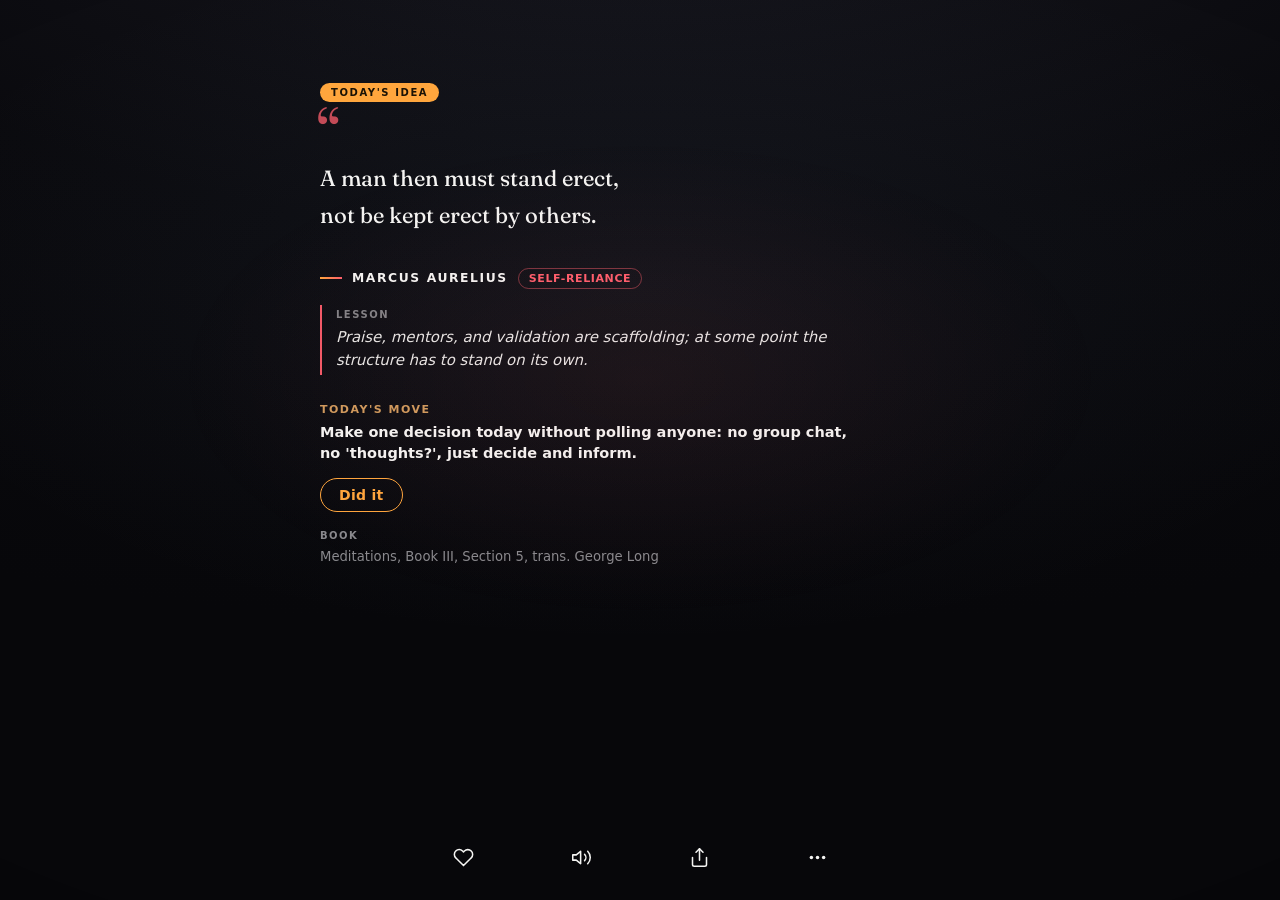
==== commit 2277c966: "fix(ux): honest copy toast, zoom lock, and share-card chip alignment - long-press copy now executes " ====
--- a/index.html
+++ b/index.html
@@ -2,7 +2,7 @@
 <html lang="en" data-theme="dark">
 <head>
   <meta charset="UTF-8" />
-  <meta name="viewport" content="width=device-width, initial-scale=1, viewport-fit=cover" />
+  <meta name="viewport" content="width=device-width, initial-scale=1, maximum-scale=1, user-scalable=no, viewport-fit=cover" />
   <title>Hitaarth — Daily Wisdom</title>
   <meta name="description" content="One idea. One move. Every day. 151 hand-picked ideas from stoics, founders, scientists and cinema — each with a lesson and one small action. Free, offline, no login, your data stays on your phone." />
   <meta property="og:title" content="Hitaarth — Daily Wisdom" />
--- a/styles.css
+++ b/styles.css
@@ -24,6 +24,8 @@
 @media (prefers-color-scheme: light){ html[data-theme="system"]{ --bg:#FAF7F2; --fg:#1D1912; --muted:#8A8378; --card:#F2EDE4; --bg-grad:none; } }
 
 *{box-sizing:border-box}
+/* pan only — pinch/double-tap zoom locked; readers size type in Settings instead */
+html,body{touch-action:pan-x pan-y}
 html,body{margin:0;height:100%;background:var(--bg);color:var(--fg);
   font-family:-apple-system,system-ui,"Segoe UI",Roboto,sans-serif;-webkit-font-smoothing:antialiased;overscroll-behavior:none;}
 body{background-image:var(--bg-grad)}
@@ -68,7 +70,9 @@
 @media (prefers-color-scheme: light){ html[data-theme="system"] #reader::after{background:none} }
 .feed{height:100dvh;overflow-y:scroll;scroll-snap-type:y mandatory;scrollbar-width:none}
 .feed::-webkit-scrollbar{display:none}
-.quote{height:100dvh;scroll-snap-align:start;display:flex;flex-direction:column;justify-content:flex-start;
+/* min-height (not height): long quotes grow past the viewport, and the snap container
+   then allows free scrolling inside the tall card instead of yanking back to its top */
+.quote{min-height:100dvh;scroll-snap-align:start;display:flex;flex-direction:column;justify-content:flex-start;
   padding:0 28px;padding-top:calc(var(--safe-top) + 9vh);padding-bottom:calc(var(--safe-bottom) + 118px);
   background:radial-gradient(85% 55% at 50% 32%, var(--tint, transparent), transparent 72%)}
 /* per-genre ambient wash — barely-there color that shifts as you scroll between genres */
@@ -80,6 +84,7 @@
 .quote[data-g="craft"]{--tint:rgba(188,140,226,.06)}
 .quote[data-g="mind"]{--tint:rgba(238,142,152,.05)}
 .quote[data-g="cinema"]{--tint:rgba(134,122,255,.07)}
+.quote[data-g="tv"]{--tint:rgba(255,150,120,.06)}
 html[data-theme="light"] .quote{background:none}
 @media (prefers-color-scheme: light){ html[data-theme="system"] .quote{background:none} }
 .quote .inner{width:100%;max-width:640px;margin:0 auto}
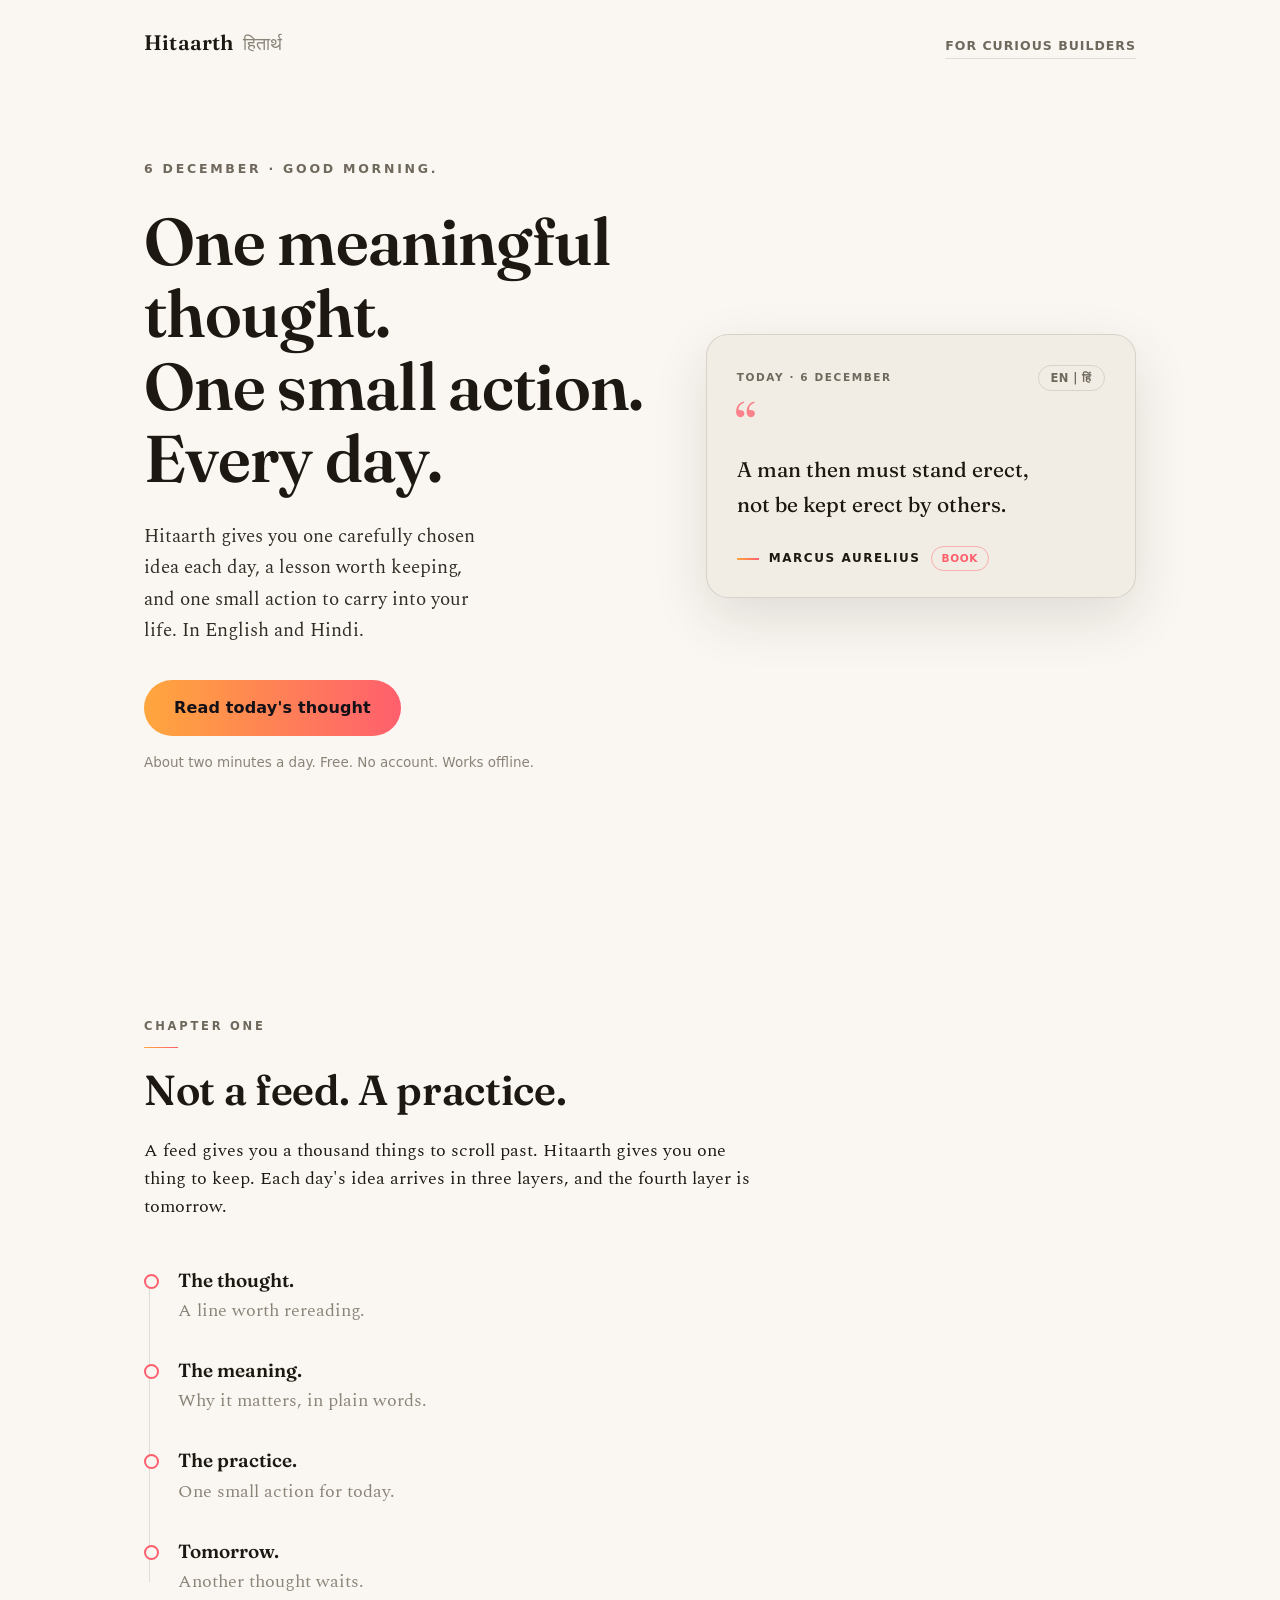
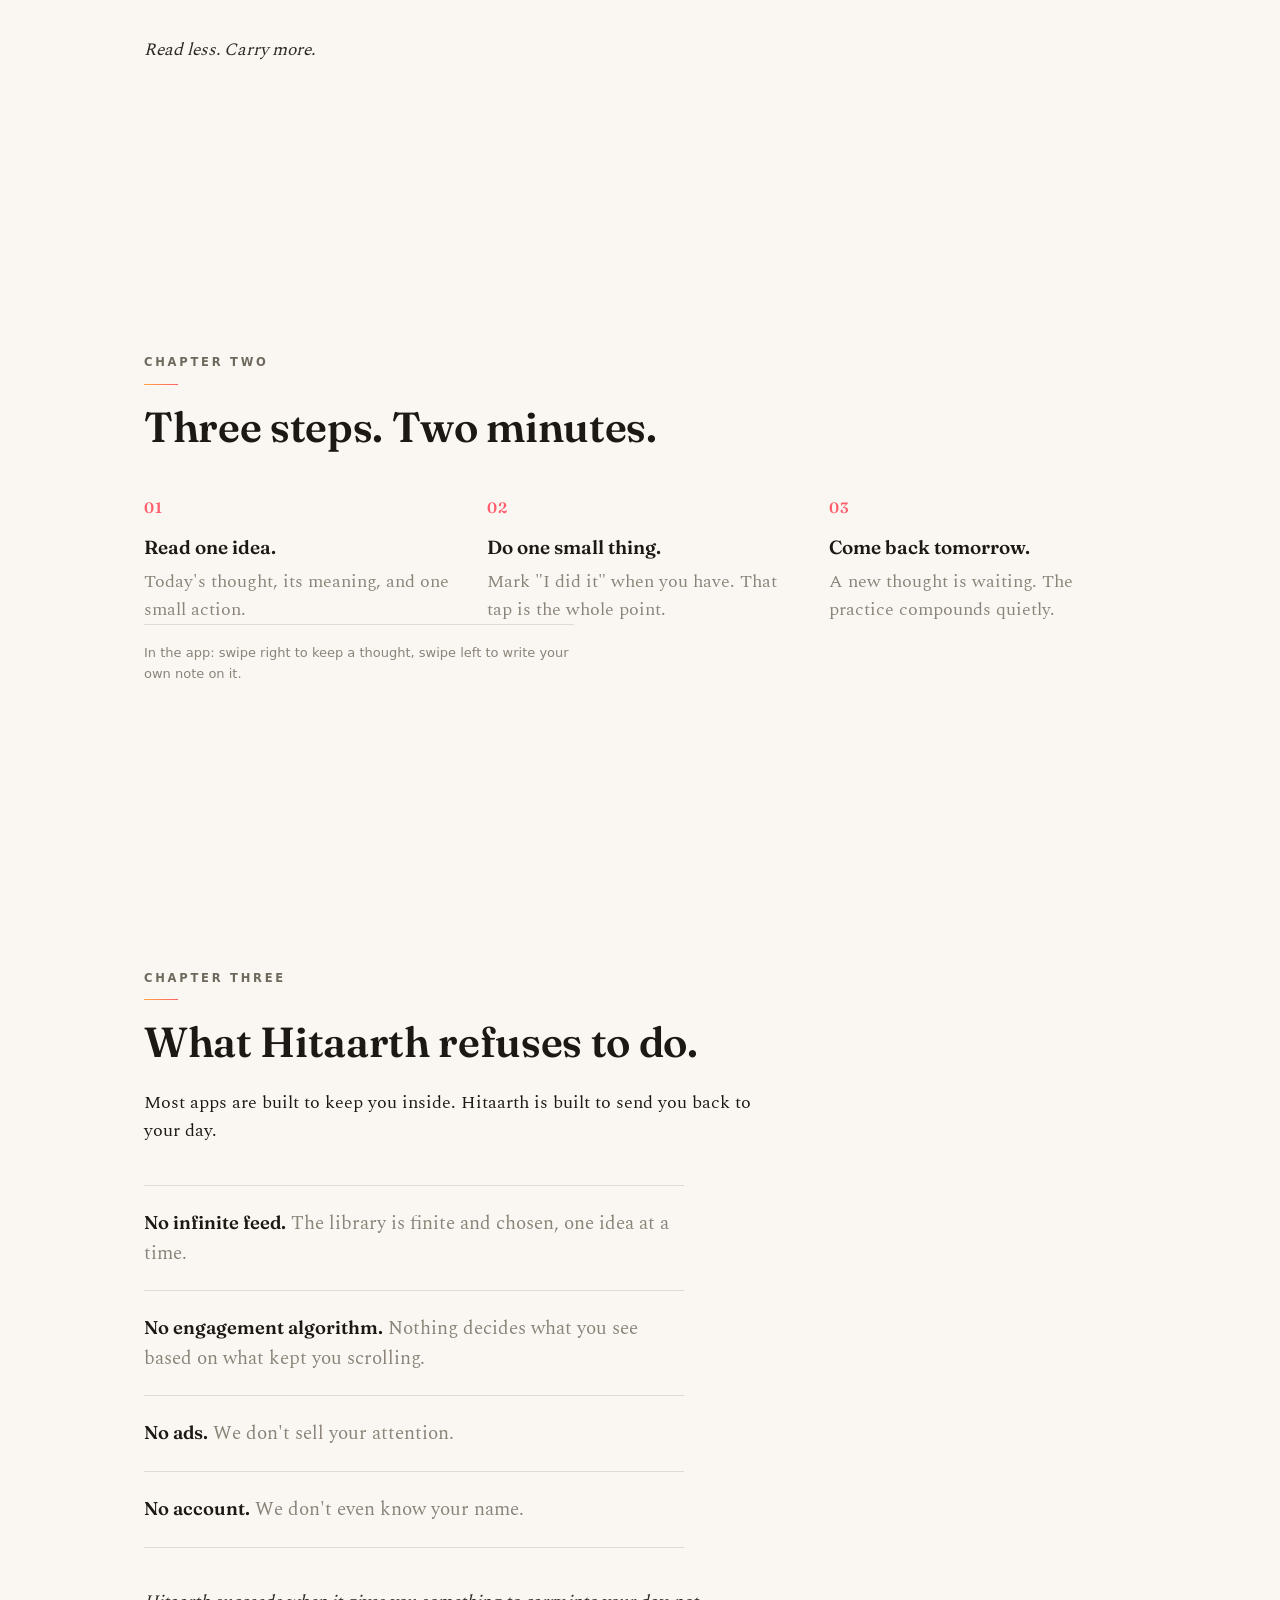
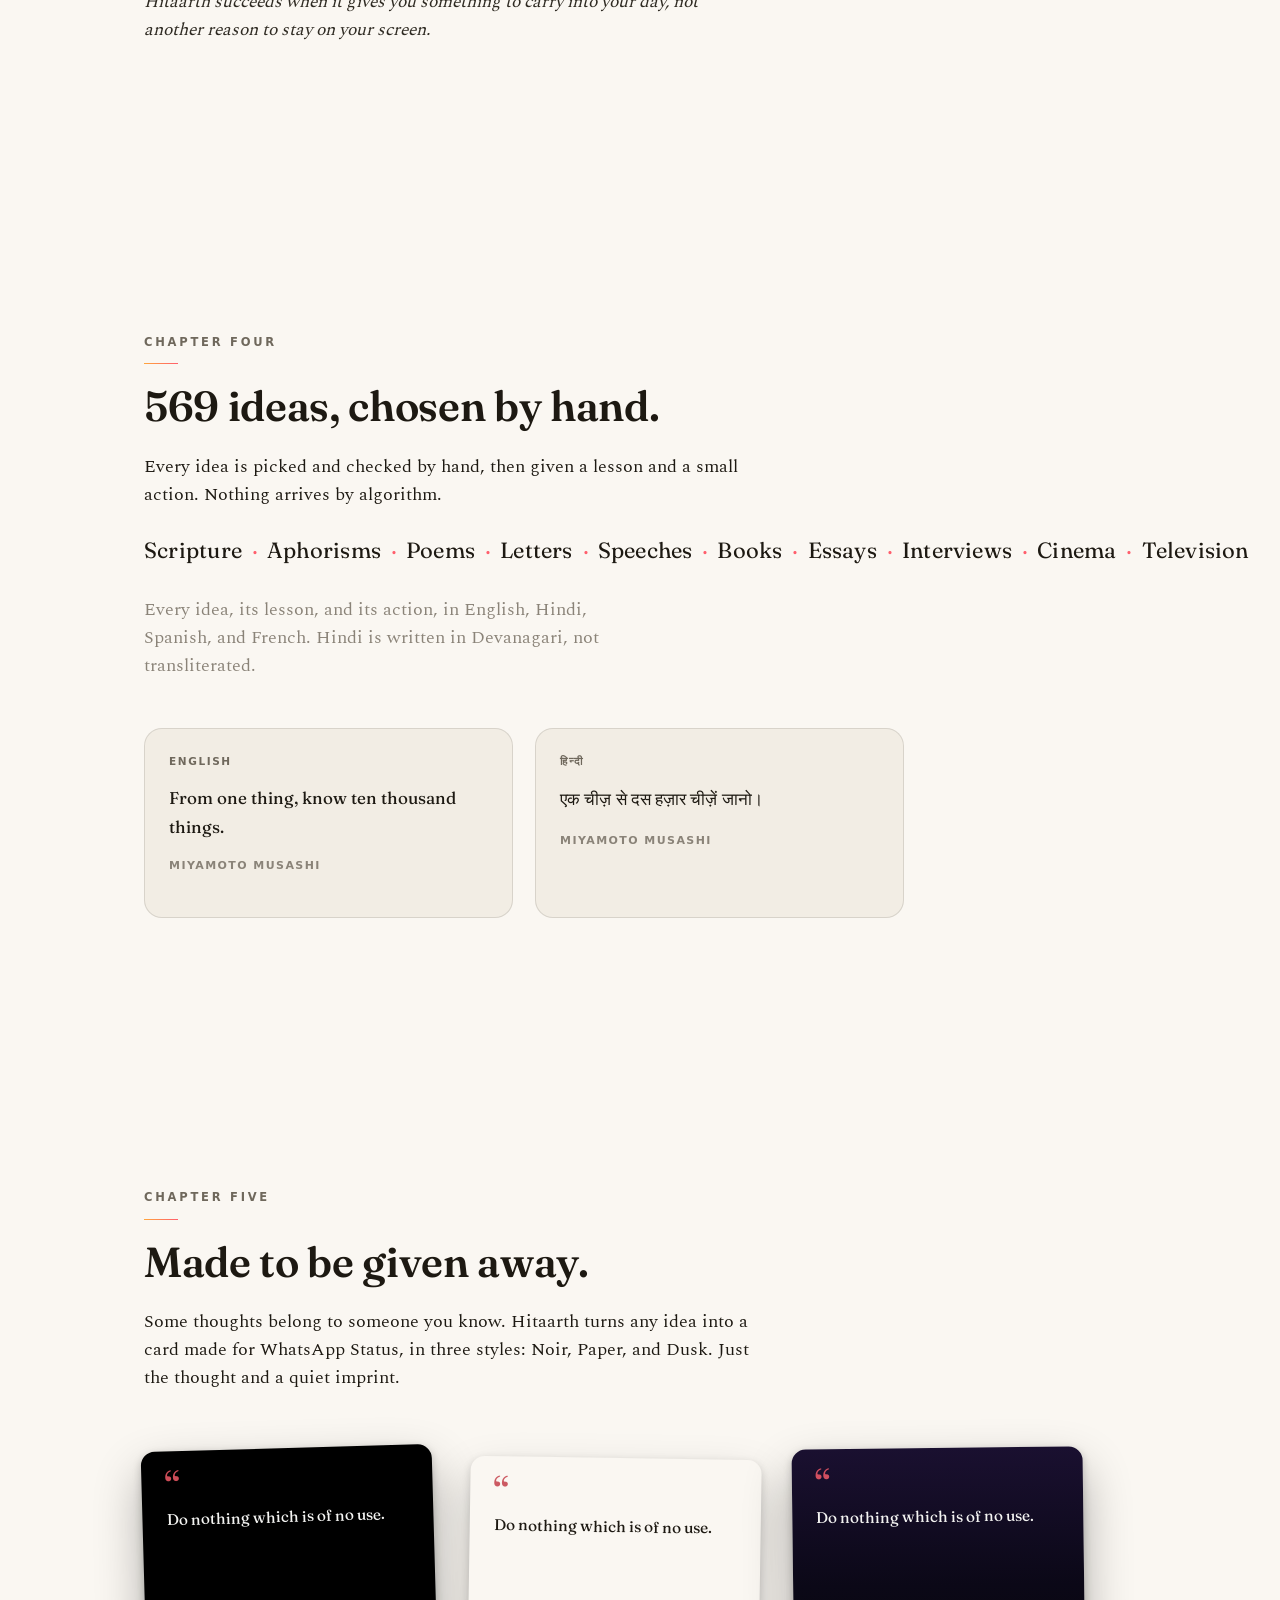
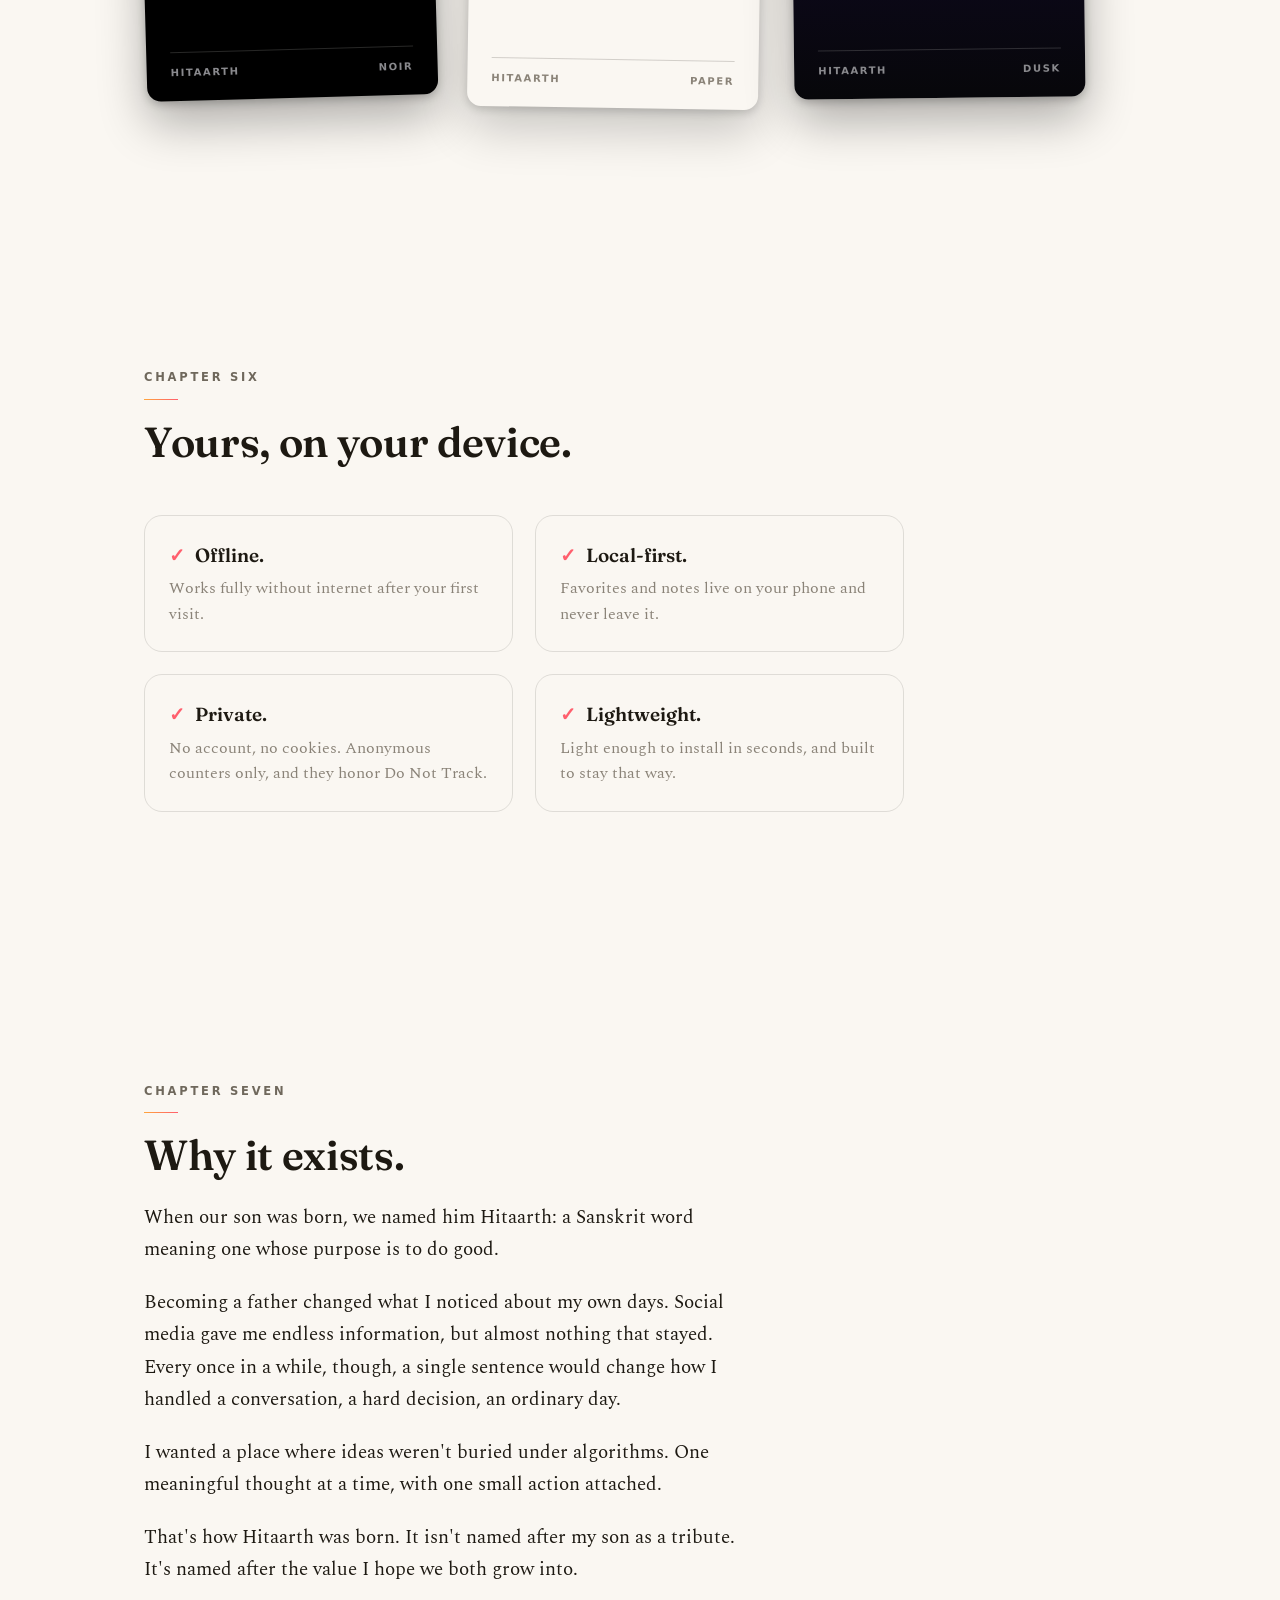
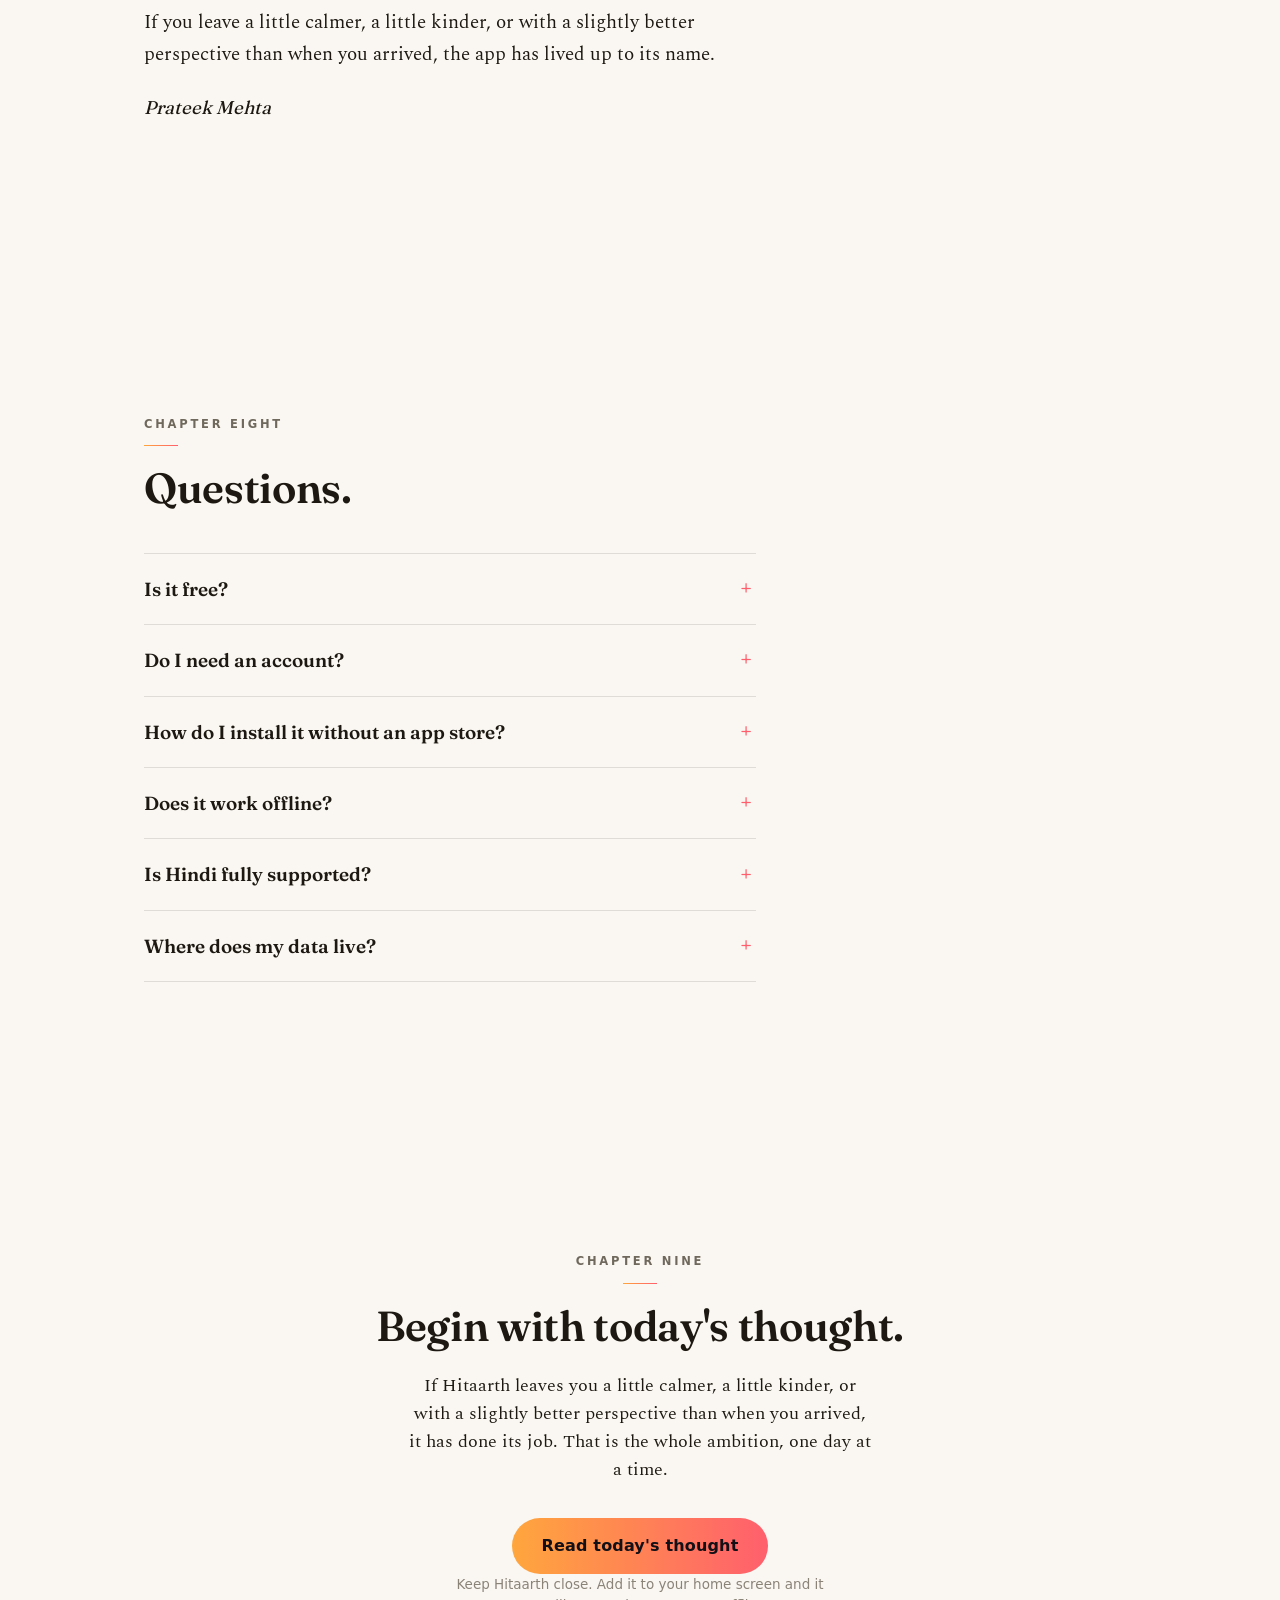
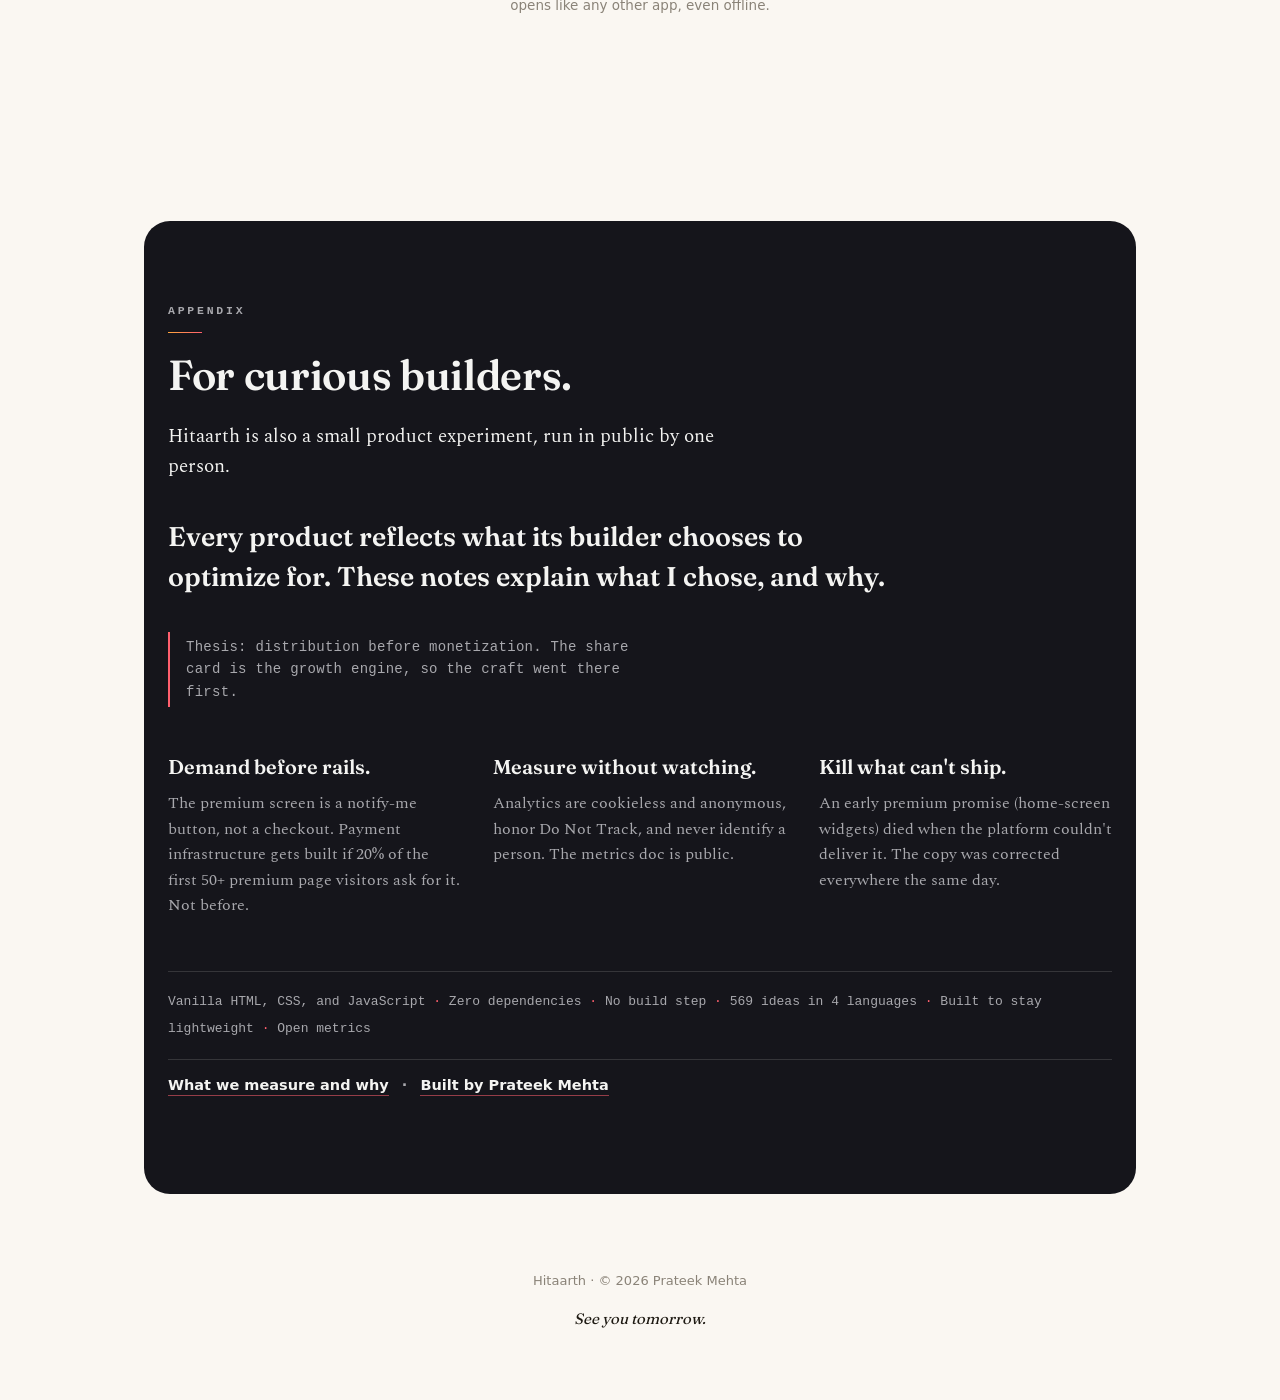
==== commit 2f5a6777: "feat(landing): Chapter Zero landing page at the root One self-contained file (inline CSS/JS, ~44 KB " ====
--- a/index.html
+++ b/index.html
@@ -1,261 +1,714 @@
 <!DOCTYPE html>
-<html lang="en" data-theme="dark">
+<html lang="en">
 <head>
   <meta charset="UTF-8" />
-  <meta name="viewport" content="width=device-width, initial-scale=1, maximum-scale=1, user-scalable=no, viewport-fit=cover" />
-  <title>Hitaarth — Daily Wisdom</title>
-  <meta name="description" content="One idea. One move. Every day. 151 hand-picked ideas from stoics, founders, scientists and cinema — each with a lesson and one small action. Free, offline, no login, your data stays on your phone." />
-  <meta property="og:title" content="Hitaarth — Daily Wisdom" />
-  <meta property="og:description" content="One idea. One move. Every day. Free, offline, no ads, no login." />
+  <meta name="viewport" content="width=device-width, initial-scale=1, viewport-fit=cover" />
+  <title>Hitaarth: one meaningful thought, one small action, every day</title>
+  <meta name="description" content="One idea worth carrying into your day. A free daily reading practice in English and Hindi: one hand-picked thought, a lesson worth keeping, one small action. No ads, no account, works offline." />
+  <link rel="canonical" href="https://the-awakening-quotes-app.vercel.app/" />
+  <meta property="og:title" content="Hitaarth" />
+  <meta property="og:description" content="One idea worth carrying into your day. A free daily reading practice in English and Hindi." />
   <meta property="og:type" content="website" />
   <meta property="og:url" content="https://the-awakening-quotes-app.vercel.app/" />
-  <meta property="og:image" content="https://the-awakening-quotes-app.vercel.app/icons/icon-512.png" />
-  <meta name="twitter:card" content="summary" />
+  <meta property="og:image" content="https://the-awakening-quotes-app.vercel.app/icons/og.png" />
+  <meta name="twitter:card" content="summary_large_image" />
   <meta name="theme-color" content="#0a0a0e" />
   <meta name="theme-color" media="(prefers-color-scheme: light)" content="#FAF7F2" />
-  <meta name="apple-mobile-web-app-capable" content="yes" />
-  <meta name="apple-mobile-web-app-status-bar-style" content="black-translucent" />
-  <link rel="manifest" href="manifest.webmanifest" />
-  <link rel="apple-touch-icon" href="icons/apple-touch-icon.png" />
-  <link rel="stylesheet" href="styles.css" />
+  <link rel="icon" href="/icons/icon-192.png" />
+  <link rel="apple-touch-icon" href="/icons/apple-touch-icon.png" />
+  <link rel="preload" href="/fonts/Fraunces.woff2" as="font" type="font/woff2" crossorigin />
+  <link rel="preload" href="/fonts/Spectral-400.woff2" as="font" type="font/woff2" crossorigin />
+  <script type="application/ld+json">
+  {
+    "@context": "https://schema.org",
+    "@type": "WebApplication",
+    "name": "Hitaarth",
+    "url": "https://the-awakening-quotes-app.vercel.app/read/",
+    "description": "One idea worth carrying into your day. A free daily reading practice in English and Hindi.",
+    "applicationCategory": "LifestyleApplication",
+    "operatingSystem": "Any",
+    "offers": { "@type": "Offer", "price": "0", "priceCurrency": "INR" }
+  }
+  </script>
+  <script type="application/ld+json">
+  {
+    "@context": "https://schema.org",
+    "@type": "FAQPage",
+    "mainEntity": [
+      { "@type": "Question", "name": "Is it free?", "acceptedAnswer": { "@type": "Answer", "text": "Yes. The whole library, all four languages, offline use, share cards: everything you see today is free. A small set of extra themes and fonts may become paid later; the daily practice stays free either way." } },
+      { "@type": "Question", "name": "Do I need an account?", "acceptedAnswer": { "@type": "Answer", "text": "No. There is nothing to sign up for. Your favorites, notes, and streak live on your device." } },
+      { "@type": "Question", "name": "How do I install it without an app store?", "acceptedAnswer": { "@type": "Answer", "text": "Hitaarth is a web app. Open it in your browser, then choose \"Add to Home Screen\" (iPhone: Share button; Android: Install app in the browser menu). It opens like any other app afterward." } },
+      { "@type": "Question", "name": "Does it work offline?", "acceptedAnswer": { "@type": "Answer", "text": "Yes. After your first visit, everything works without internet, including Hindi." } },
+      { "@type": "Question", "name": "Is Hindi fully supported?", "acceptedAnswer": { "@type": "Answer", "text": "Yes. Every idea, lesson, and action exists in Hindi in Devanagari script, alongside English, Spanish, and French." } },
+      { "@type": "Question", "name": "Where does my data live?", "acceptedAnswer": { "@type": "Answer", "text": "On your phone. Notes and favorites are stored locally and never uploaded. The only thing we count is anonymous usage numbers, with no cookies, and we skip even that if your browser asks not to be tracked." } }
+    ]
+  }
+  </script>
+  <style>
+    :root{
+      --bg:#0a0a0e; --fg:#f4f4f2; --muted:#8a8a8e; --micro:#a8a8ad; --card:#15151b;
+      --line:color-mix(in srgb, var(--fg) 12%, transparent);
+      --bg-grad:radial-gradient(140% 90% at 50% -20%, #17171f 0%, #0a0a0e 52%, #07070a 100%);
+      --accent1:#FFA63D; --accent2:#FF5F6D;
+      --paper-bg:#FAF7F2; --paper-fg:#1D1912; --paper-muted:#6F685C; --paper-line:rgba(29,25,18,.14);
+      --appendix-bg:var(--paper-bg); --appendix-fg:var(--paper-fg); --appendix-muted:var(--paper-muted); --appendix-line:var(--paper-line);
+    }
+    @media (prefers-color-scheme: light){
+      :root{
+        --bg:#FAF7F2; --fg:#1D1912; --muted:#8A8378; --micro:#6F685C; --card:#F2EDE4;
+        --bg-grad:none;
+        --appendix-bg:#15151b; --appendix-fg:#f4f4f2; --appendix-muted:#a8a8ad; --appendix-line:rgba(244,244,242,.14);
+      }
+    }
+    @font-face{font-family:"Fraunces";src:url(/fonts/Fraunces.woff2) format("woff2");font-weight:400 700;font-display:swap}
+    @font-face{font-family:"Spectral";src:url(/fonts/Spectral-400.woff2) format("woff2");font-weight:400;font-display:swap}
+    @font-face{font-family:"Spectral";src:url(/fonts/Spectral-600.woff2) format("woff2");font-weight:600;font-display:swap}
+
+    *{box-sizing:border-box}
+    html{scroll-behavior:smooth}
+    @media (prefers-reduced-motion: reduce){ html{scroll-behavior:auto} }
+    body{
+      margin:0;background:var(--bg);background-image:var(--bg-grad);background-attachment:fixed;color:var(--fg);
+      font-family:"Spectral",Georgia,serif;font-weight:400;font-size:17.5px;line-height:1.6;
+      -webkit-font-smoothing:antialiased;
+    }
+    a{color:inherit}
+    .sans{font-family:-apple-system,system-ui,"Segoe UI",Roboto,sans-serif}
+    .wrap{max-width:1040px;margin:0 auto;padding:0 24px}
+    .prose{max-width:68ch}
+
+    .skip{position:absolute;left:-9999px;top:0;z-index:20;padding:10px 16px;background:var(--fg);color:var(--bg);border-radius:0 0 10px 0;font-family:-apple-system,system-ui,"Segoe UI",Roboto,sans-serif;font-size:14px;font-weight:600}
+    .skip:focus{left:0}
+
+    /* ---------- top strip + sticky bar ---------- */
+    .topstrip{display:flex;align-items:baseline;justify-content:space-between;padding:26px 0 0}
+    .wordmark{display:inline-flex;align-items:baseline;gap:9px;font-family:"Fraunces",Georgia,serif;font-weight:600;font-size:21px;letter-spacing:.01em;text-decoration:none}
+    .wordmark .deva{font-size:.88em;color:var(--muted);font-weight:400}
+    .builders-link{font-family:-apple-system,system-ui,"Segoe UI",Roboto,sans-serif;font-size:12.5px;font-weight:600;letter-spacing:.08em;text-transform:uppercase;color:var(--micro);text-decoration:none;border-bottom:1px solid var(--line);padding-bottom:2px}
+    .builders-link:hover{color:var(--fg)}
+    .stickybar{
+      position:fixed;top:0;left:0;right:0;z-index:10;display:flex;align-items:center;justify-content:space-between;
+      padding:10px 20px;background:color-mix(in srgb, var(--bg) 78%, transparent);backdrop-filter:blur(12px);-webkit-backdrop-filter:blur(12px);
+      border-bottom:1px solid var(--line);opacity:0;transform:translateY(-100%);transition:opacity .3s,transform .3s;pointer-events:none;
+    }
+    body.past-hero .stickybar{opacity:1;transform:none;pointer-events:auto}
+    .stickybar .wordmark{font-size:17px}
+    .btn-mini{font-family:-apple-system,system-ui,"Segoe UI",Roboto,sans-serif;font-size:13px;font-weight:700;text-decoration:none;color:#131017;
+      background:linear-gradient(90deg,var(--accent1),var(--accent2));padding:8px 16px;border-radius:999px}
+
+    /* ---------- hero ---------- */
+    .hero{padding:11vh 0 12vh;display:grid;grid-template-columns:minmax(0,1.08fr) minmax(0,.92fr);gap:56px;align-items:center}
+    @media (max-width:880px){ .hero{grid-template-columns:1fr;gap:44px;padding-top:8vh} }
+    .quiet-line{min-height:1.2em;margin:0 0 26px;font-family:-apple-system,system-ui,"Segoe UI",Roboto,sans-serif;
+      font-size:12.5px;font-weight:600;letter-spacing:.22em;text-transform:uppercase;color:var(--micro)}
+    h1{margin:0;font-family:"Fraunces",Georgia,serif;font-weight:600;font-size:clamp(40px,6.4vw,66px);line-height:1.1;letter-spacing:-.01em;text-wrap:balance}
+    .subline{margin:26px 0 0;font-size:19px;line-height:1.65;color:color-mix(in srgb, var(--fg) 82%, var(--muted));max-width:34ch}
+    .cta-row{margin-top:34px}
+    .btn{display:inline-block;font-family:-apple-system,system-ui,"Segoe UI",Roboto,sans-serif;font-size:16px;font-weight:700;letter-spacing:.01em;
+      text-decoration:none;color:#131017;background:linear-gradient(90deg,var(--accent1),var(--accent2));
+      padding:15px 30px;border-radius:999px;transition:transform .18s,box-shadow .18s}
+    .btn:hover{transform:translateY(-1px);box-shadow:0 10px 34px color-mix(in srgb, var(--accent2) 26%, transparent)}
+    .micro-line{margin:16px 0 0;font-family:-apple-system,system-ui,"Segoe UI",Roboto,sans-serif;font-size:13.5px;color:var(--muted)}
+
+    /* live card — mirrors the reader's anatomy */
+    .live-card{background:var(--card);border:1px solid var(--line);border-radius:22px;padding:30px 30px 26px;
+      box-shadow:0 24px 70px rgba(0,0,0,.28);max-width:430px;justify-self:center;width:100%}
+    @media (prefers-color-scheme: light){ .live-card{box-shadow:0 20px 55px rgba(29,25,18,.12)} }
+    .lc-top{display:flex;align-items:center;justify-content:space-between;gap:12px;margin-bottom:20px}
+    .lc-label{font-family:-apple-system,system-ui,"Segoe UI",Roboto,sans-serif;font-size:10.5px;font-weight:800;letter-spacing:1.6px;text-transform:uppercase;color:var(--micro)}
+    .lang-toggle{font-family:-apple-system,system-ui,"Segoe UI",Roboto,sans-serif;font-size:11.5px;font-weight:700;letter-spacing:.4px;color:var(--micro);
+      background:none;border:1px solid var(--line);border-radius:999px;padding:5px 12px;cursor:pointer;transition:color .2s,border-color .2s}
+    .lang-toggle[aria-pressed="true"], .lang-toggle:hover{color:var(--fg);border-color:color-mix(in srgb, var(--accent2) 45%, transparent)}
+    html:not(.js) .lang-toggle{display:none}
+    .lc-qmark{font-family:"Fraunces",Georgia,serif;font-size:58px;line-height:.5;height:.5em;color:var(--accent2);opacity:.75;margin:0 0 12px -2px}
+    .lc-text{font-family:"Fraunces",Georgia,serif;font-size:21px;line-height:1.68;font-weight:440;text-wrap:balance;max-width:32ch;margin:0}
+    .lc-text + .lc-text{margin-top:1.05em}
+    .lc-text[lang="hi"]{line-height:1.85;font-family:"Noto Serif Devanagari","Mangal","Nirmala UI",serif}
+    .lc-meta{margin-top:24px;display:flex;align-items:center;gap:10px;flex-wrap:wrap}
+    .lc-author{display:inline-flex;align-items:center;gap:10px;font-family:-apple-system,system-ui,"Segoe UI",Roboto,sans-serif;
+      font-weight:700;font-size:12px;text-transform:uppercase;letter-spacing:.13em}
+    .lc-author::before{content:"";width:22px;height:2px;flex:none;background:linear-gradient(90deg,var(--accent1),var(--accent2))}
+    .lc-chip{font-family:-apple-system,system-ui,"Segoe UI",Roboto,sans-serif;font-size:10.5px;font-weight:700;letter-spacing:.6px;text-transform:uppercase;
+      color:var(--accent2);border:1px solid color-mix(in srgb, var(--accent2) 45%, transparent);border-radius:999px;padding:3px 10px;white-space:nowrap}
+    /* quiet skeleton — default state until the fetch lands; stays if it never does */
+    .sk{border-radius:6px;background:color-mix(in srgb, var(--fg) 9%, transparent)}
+    .lc-skeleton .sk-line{height:17px;margin-bottom:12px}
+    .lc-skeleton .sk-line:nth-child(1){width:92%} .lc-skeleton .sk-line:nth-child(2){width:84%} .lc-skeleton .sk-line:nth-child(3){width:58%}
+    .lc-skeleton .sk-by{height:11px;width:38%;margin-top:24px}
+
+    /* ---------- chapters ---------- */
+    .ch{padding:15vh 0}
+    .kicker{display:block;font-family:-apple-system,system-ui,"Segoe UI",Roboto,sans-serif;font-size:11.5px;font-weight:800;
+      letter-spacing:.24em;text-transform:uppercase;color:var(--micro);margin-bottom:18px}
+    .kicker::after{content:"";display:block;width:34px;height:1px;background:linear-gradient(90deg,var(--accent1),var(--accent2));margin-top:12px}
+    h2{margin:0 0 22px;font-family:"Fraunces",Georgia,serif;font-weight:600;font-size:clamp(28px,4vw,42px);line-height:1.16;letter-spacing:-.008em;text-wrap:balance}
+    .ch p{margin:0 0 1.1em}
+    .closing{font-style:italic;color:color-mix(in srgb, var(--fg) 84%, var(--muted))}
+
+    /* rhythm rail (ch 1) */
+    .rail{list-style:none;margin:44px 0 0;padding:0;position:relative;max-width:52ch}
+    .rail::before{content:"";position:absolute;left:5px;top:14px;bottom:14px;width:1px;background:var(--line)}
+    .rail li{position:relative;padding:0 0 30px 34px}
+    .rail li:last-child{padding-bottom:0}
+    .rail li::before{content:"";position:absolute;left:0;top:9px;width:11px;height:11px;border-radius:50%;
+      border:2px solid var(--accent2);background:var(--bg)}
+    .rail strong{font-family:"Fraunces",Georgia,serif;font-weight:600;font-size:19px;display:block;margin-bottom:2px}
+    .rail span{color:var(--muted)}
+
+    /* steps (ch 2) */
+    .steps{list-style:none;counter-reset:step;margin:44px 0 0;padding:0;display:grid;grid-template-columns:repeat(3,1fr);gap:36px}
+    @media (max-width:760px){ .steps{grid-template-columns:1fr;gap:28px} }
+    .steps li{counter-increment:step}
+    .steps li::before{content:counter(step, decimal-leading-zero);display:block;font-family:"Fraunces",Georgia,serif;
+      font-size:15px;font-weight:600;color:var(--accent2);margin-bottom:12px;letter-spacing:.06em}
+    .steps strong{font-family:"Fraunces",Georgia,serif;font-weight:600;font-size:19px;display:block;margin-bottom:6px}
+    .steps p{color:var(--muted);margin:0}
+    .gesture-strip{margin-top:44px;font-family:-apple-system,system-ui,"Segoe UI",Roboto,sans-serif;font-size:13px;color:var(--muted);
+      border-top:1px solid var(--line);padding-top:18px;max-width:52ch}
+
+    /* refusals (ch 3) */
+    .refusals{list-style:none;margin:40px 0;padding:0;max-width:60ch}
+    .refusals li{padding:22px 0;border-bottom:1px solid var(--line);font-size:18.5px;line-height:1.6}
+    .refusals li:first-child{border-top:1px solid var(--line)}
+    .refusals strong{font-family:"Fraunces",Georgia,serif;font-weight:600}
+    .refusals span{color:var(--muted)}
+
+    /* library (ch 4) */
+    .source-rail{margin:40px 0 0;font-family:"Fraunces",Georgia,serif;font-size:clamp(17px,2.4vw,22px);line-height:2;letter-spacing:.01em;max-width:46ch}
+    .source-rail .dot{color:var(--accent2);padding:0 .45em}
+    .lang-line{margin-top:36px;max-width:52ch;color:var(--muted)}
+    .pair{display:grid;grid-template-columns:1fr 1fr;gap:22px;margin-top:48px;max-width:760px}
+    @media (max-width:700px){ .pair{grid-template-columns:1fr} }
+    .mini-card{background:var(--card);border:1px solid var(--line);border-radius:18px;padding:24px;min-height:190px}
+    .mini-card .lc-label{display:block;margin-bottom:14px}
+    .mini-card .mtext{font-family:"Fraunces",Georgia,serif;font-size:17px;line-height:1.68;font-weight:440;margin:0}
+    .mini-card .mtext[lang="hi"]{line-height:1.85;font-family:"Noto Serif Devanagari","Mangal","Nirmala UI",serif}
+    .mini-card .mauthor{margin-top:16px;font-family:-apple-system,system-ui,"Segoe UI",Roboto,sans-serif;font-size:11px;font-weight:700;
+      text-transform:uppercase;letter-spacing:.13em;color:var(--muted)}
+    .mini-card .sk-line{height:14px;margin-bottom:10px}
+    .mini-card .sk-line:nth-child(2){width:88%} .mini-card .sk-line:nth-child(3){width:64%}
+
+    /* postcards (ch 5) */
+    .postcards{display:grid;grid-template-columns:repeat(3,1fr);gap:34px;margin-top:56px;max-width:940px}
+    @media (max-width:820px){ .postcards{grid-template-columns:1fr;max-width:400px} }
+    .postcard{border-radius:14px;padding:26px 24px 20px;min-height:250px;display:flex;flex-direction:column;
+      box-shadow:0 3px 8px rgba(0,0,0,.22), 0 22px 48px rgba(0,0,0,.3)}
+    .postcard:nth-child(1){transform:rotate(-1.6deg)}
+    .postcard:nth-child(2){transform:rotate(.9deg) translateY(10px)}
+    .postcard:nth-child(3){transform:rotate(-.7deg)}
+    .pc-noir{background:#000;color:#F4F4F2}
+    .pc-paper{background:#FAF7F2;color:#1D1912;box-shadow:0 3px 8px rgba(0,0,0,.16), 0 22px 48px rgba(0,0,0,.2)}
+    .pc-dusk{background:linear-gradient(180deg,#1A1030 0%,#0B0817 55%,#07070A 100%);color:#F4F4F2}
+    .pc-qmark{font-family:"Fraunces",Georgia,serif;font-size:40px;line-height:.5;height:.5em;margin:0 0 10px -1px;opacity:.8}
+    .pc-noir .pc-qmark,.pc-dusk .pc-qmark{color:#FF5F6D}
+    .pc-paper .pc-qmark{color:#C13440}
+    .pc-text{font-family:"Fraunces",Georgia,serif;font-size:15.5px;line-height:1.66;font-weight:440;margin:0;flex:1;
+      display:-webkit-box;-webkit-line-clamp:5;-webkit-box-orient:vertical;overflow:hidden}
+    .pc-imprint{margin-top:20px;padding-top:12px;font-family:-apple-system,system-ui,"Segoe UI",Roboto,sans-serif;
+      font-size:10px;font-weight:700;letter-spacing:1.6px;text-transform:uppercase;display:flex;justify-content:space-between;align-items:baseline}
+    .pc-noir .pc-imprint,.pc-dusk .pc-imprint{border-top:1px solid rgba(244,244,242,.16);color:#8a8a8e}
+    .pc-paper .pc-imprint{border-top:1px solid rgba(29,25,18,.18);color:#8A8378}
+    .postcard .sk{background:rgba(128,128,128,.22)}
+    .postcard .sk-line{height:13px;margin-bottom:9px}
+
+    /* stamps (ch 6) */
+    .stamps{display:grid;grid-template-columns:1fr 1fr;gap:22px;margin-top:48px;max-width:760px}
+    @media (max-width:640px){ .stamps{grid-template-columns:1fr} }
+    .stamp{border:1px solid var(--line);border-radius:18px;padding:24px}
+    .stamp strong{font-family:"Fraunces",Georgia,serif;font-weight:600;font-size:19px;display:block;margin-bottom:6px}
+    .stamp strong::before{content:"✓";color:var(--accent2);margin-right:10px}
+    .stamp p{margin:0;color:var(--muted);font-size:16px}
+
+    /* origin (ch 7) */
+    .origin p{font-size:18.5px;line-height:1.75}
+    .signature{margin-top:34px;font-family:"Fraunces",Georgia,serif;font-style:italic;font-size:19px}
+
+    /* faq (ch 8) */
+    .faq{margin-top:40px;max-width:68ch}
+    .faq details{border-bottom:1px solid var(--line)}
+    .faq details:first-child{border-top:1px solid var(--line)}
+    .faq summary{cursor:pointer;list-style:none;padding:20px 34px 20px 0;position:relative;
+      font-family:"Fraunces",Georgia,serif;font-weight:600;font-size:19px}
+    .faq summary::-webkit-details-marker{display:none}
+    .faq summary::after{content:"+";position:absolute;right:4px;top:50%;transform:translateY(-50%);
+      font-family:"Fraunces",Georgia,serif;font-size:22px;color:var(--accent2);transition:transform .2s}
+    .faq details[open] summary::after{transform:translateY(-50%) rotate(45deg)}
+    .faq details p{margin:0;padding:0 0 22px;color:color-mix(in srgb, var(--fg) 80%, var(--muted));max-width:60ch}
+    .faq summary:focus-visible{outline:2px solid var(--accent1);outline-offset:3px;border-radius:4px}
+
+    /* begin (ch 9) */
+    .begin{text-align:center}
+    .begin .kicker{margin-left:auto;margin-right:auto}
+    .begin .kicker::after{margin-left:auto;margin-right:auto}
+    .begin p{margin-left:auto;margin-right:auto}
+    .begin .prose{max-width:52ch}
+    .install-nudge{margin-top:20px;font-family:-apple-system,system-ui,"Segoe UI",Roboto,sans-serif;font-size:13.5px;color:var(--muted);max-width:44ch !important}
+
+    /* appendix */
+    .appendix{background:var(--appendix-bg);color:var(--appendix-fg);border-radius:26px;padding:9vh 0;margin:6vh 0 0}
+    .appendix .kicker{font-family:ui-monospace,"Cascadia Mono",Consolas,monospace;color:var(--appendix-muted)}
+    .appendix h2,.appendix h3{color:var(--appendix-fg)}
+    .appendix h3{font-family:"Fraunces",Georgia,serif;font-weight:600;font-size:20px;margin:0 0 8px}
+    .appendix .lead{font-size:19px;max-width:60ch}
+    .appendix .why{font-family:"Fraunces",Georgia,serif;font-size:clamp(21px,2.8vw,27px);line-height:1.5;font-weight:600;
+      max-width:52ch;margin:34px 0;text-wrap:balance}
+    .appendix .thesis{font-family:ui-monospace,"Cascadia Mono",Consolas,monospace;font-size:14px;letter-spacing:.02em;
+      color:var(--appendix-muted);border-left:2px solid var(--accent2);padding:4px 0 4px 16px;max-width:56ch;margin:0 0 44px}
+    .decisions{display:grid;grid-template-columns:repeat(3,1fr);gap:32px;margin:0 0 52px}
+    @media (max-width:820px){ .decisions{grid-template-columns:1fr} }
+    .decisions p{margin:0;color:var(--appendix-muted);font-size:16px;line-height:1.6}
+    .facts{font-family:ui-monospace,"Cascadia Mono",Consolas,monospace;font-size:13px;line-height:2.1;color:var(--appendix-muted);
+      border-top:1px solid var(--appendix-line);border-bottom:1px solid var(--appendix-line);padding:16px 0;margin-bottom:40px}
+    .facts .dot{color:var(--accent2);padding:0 .6em}
+    .appendix-links{font-family:-apple-system,system-ui,"Segoe UI",Roboto,sans-serif;font-size:14.5px;font-weight:600}
+    .appendix-links a{color:var(--appendix-fg);text-decoration:none;border-bottom:1px solid color-mix(in srgb, var(--accent2) 55%, transparent);padding-bottom:2px}
+    .appendix-links a:hover{color:var(--accent2)}
+    .appendix-links span{color:var(--appendix-muted);padding:0 .9em}
+
+    footer{padding:64px 0 54px;text-align:center;font-family:-apple-system,system-ui,"Segoe UI",Roboto,sans-serif;
+      font-size:13px;color:var(--muted)}
+    footer .fm{font-family:"Fraunces",Georgia,serif;font-style:italic;font-size:15px;color:var(--fg)}
+
+    :focus-visible{outline:2px solid var(--accent1);outline-offset:3px}
+
+    /* reveals — JS-gated (html.js.anim), reduced-motion never gets them, no content hidden without JS */
+    @media (prefers-reduced-motion: no-preference){
+      html.js.anim .ch, html.js.anim .hero > *{opacity:0;filter:blur(7px);transition:opacity .38s ease,filter .38s ease}
+      html.js.anim .ch.in, html.js.anim .hero > .in{opacity:1;filter:none}
+      html.js.anim .hero > :nth-child(2){transition-delay:.08s}
+      html.js.anim .hero > :nth-child(3){transition-delay:.16s}
+      html.js.anim .rail li{opacity:0;transition:opacity .4s ease}
+      html.js.anim .ch.in .rail li{opacity:1}
+      html.js.anim .ch.in .rail li:nth-child(2){transition-delay:.18s}
+      html.js.anim .ch.in .rail li:nth-child(3){transition-delay:.36s}
+      html.js.anim .ch.in .rail li:nth-child(4){transition-delay:.54s}
+    }
+  </style>
 </head>
 <body>
-  <!-- Inline SVG icon sprite — stroke icons, 24px grid, styled via .ic-svg (currentColor) -->
-  <svg xmlns="http://www.w3.org/2000/svg" style="display:none" aria-hidden="true">
-    <symbol id="i-book" viewBox="0 0 24 24"><path d="M2 3h6a4 4 0 0 1 4 4v14a3 3 0 0 0-3-3H2z"/><path d="M22 3h-6a4 4 0 0 0-4 4v14a3 3 0 0 1 3-3h7z"/></symbol>
-    <symbol id="i-grid" viewBox="0 0 24 24"><rect x="3" y="3" width="7" height="7" rx="1.5"/><rect x="14" y="3" width="7" height="7" rx="1.5"/><rect x="14" y="14" width="7" height="7" rx="1.5"/><rect x="3" y="14" width="7" height="7" rx="1.5"/></symbol>
-    <symbol id="i-bookmark" viewBox="0 0 24 24"><path d="M19 21l-7-4-7 4V5a2 2 0 0 1 2-2h10a2 2 0 0 1 2 2z"/></symbol>
-    <symbol id="i-sliders" viewBox="0 0 24 24"><line x1="4" y1="21" x2="4" y2="14"/><line x1="4" y1="10" x2="4" y2="3"/><line x1="12" y1="21" x2="12" y2="12"/><line x1="12" y1="8" x2="12" y2="3"/><line x1="20" y1="21" x2="20" y2="16"/><line x1="20" y1="12" x2="20" y2="3"/><line x1="1" y1="14" x2="7" y2="14"/><line x1="9" y1="8" x2="15" y2="8"/><line x1="17" y1="16" x2="23" y2="16"/></symbol>
-    <symbol id="i-heart" viewBox="0 0 24 24"><path d="M20.84 4.61a5.5 5.5 0 0 0-7.78 0L12 5.67l-1.06-1.06a5.5 5.5 0 0 0-7.78 7.78l1.06 1.06L12 21.23l7.78-7.78 1.06-1.06a5.5 5.5 0 0 0 0-7.78z"/></symbol>
-    <symbol id="i-pen" viewBox="0 0 24 24"><path d="M12 20h9"/><path d="M16.5 3.5a2.121 2.121 0 0 1 3 3L7 19l-4 1 1-4L16.5 3.5z"/></symbol>
-    <symbol id="i-volume" viewBox="0 0 24 24"><polygon points="11 5 6 9 2 9 2 15 6 15 11 19 11 5"/><path d="M19.07 4.93a10 10 0 0 1 0 14.14"/><path d="M15.54 8.46a5 5 0 0 1 0 7.07"/></symbol>
-    <symbol id="i-stop" viewBox="0 0 24 24"><rect x="6" y="6" width="12" height="12" rx="2.5"/></symbol>
-    <symbol id="i-share" viewBox="0 0 24 24"><path d="M4 12v8a2 2 0 0 0 2 2h12a2 2 0 0 0 2-2v-8"/><polyline points="16 6 12 2 8 6"/><line x1="12" y1="2" x2="12" y2="15"/></symbol>
-    <symbol id="i-shuffle" viewBox="0 0 24 24"><polyline points="16 3 21 3 21 8"/><line x1="4" y1="20" x2="21" y2="3"/><polyline points="21 16 21 21 16 21"/><line x1="15" y1="15" x2="21" y2="21"/><line x1="4" y1="4" x2="9" y2="9"/></symbol>
-    <symbol id="i-globe" viewBox="0 0 24 24"><circle cx="12" cy="12" r="10"/><line x1="2" y1="12" x2="22" y2="12"/><path d="M12 2a15.3 15.3 0 0 1 4 10 15.3 15.3 0 0 1-4 10 15.3 15.3 0 0 1-4-10 15.3 15.3 0 0 1 4-10z"/></symbol>
-    <symbol id="i-sun" viewBox="0 0 24 24"><circle cx="12" cy="12" r="4"/><line x1="12" y1="1.5" x2="12" y2="4"/><line x1="12" y1="20" x2="12" y2="22.5"/><line x1="4.6" y1="4.6" x2="6.4" y2="6.4"/><line x1="17.6" y1="17.6" x2="19.4" y2="19.4"/><line x1="1.5" y1="12" x2="4" y2="12"/><line x1="20" y1="12" x2="22.5" y2="12"/><line x1="4.6" y1="19.4" x2="6.4" y2="17.6"/><line x1="17.6" y1="6.4" x2="19.4" y2="4.6"/></symbol>
-    <symbol id="i-type" viewBox="0 0 24 24"><polyline points="4 7 4 4 20 4 20 7"/><line x1="9" y1="20" x2="15" y2="20"/><line x1="12" y1="4" x2="12" y2="20"/></symbol>
-    <symbol id="i-bell" viewBox="0 0 24 24"><path d="M18 8A6 6 0 0 0 6 8c0 7-3 9-3 9h18s-3-2-3-9"/><path d="M13.73 21a2 2 0 0 1-3.46 0"/></symbol>
-    <symbol id="i-spark" viewBox="0 0 24 24"><path d="M12 3l1.9 5.4a2 2 0 0 0 1.2 1.2L20.5 11.5l-5.4 1.9a2 2 0 0 0-1.2 1.2L12 20l-1.9-5.4a2 2 0 0 0-1.2-1.2L3.5 11.5l5.4-1.9a2 2 0 0 0 1.2-1.2z"/></symbol>
-    <symbol id="i-flame" viewBox="0 0 24 24"><path d="M8.5 14.5A2.5 2.5 0 0 0 11 12c0-1.38-.5-2-1-3-1.072-2.143-.224-4.054 2-6 .5 2.5 2 4.9 4 6.5 2 1.6 3 3.5 3 5.5a7 7 0 1 1-14 0c0-1.153.433-2.294 1-3a2.5 2.5 0 0 0 2.5 2.5z"/></symbol>
-    <symbol id="i-image" viewBox="0 0 24 24"><rect x="3" y="3" width="18" height="18" rx="2"/><circle cx="8.5" cy="8.5" r="1.5"/><polyline points="21 15 16 10 5 21"/></symbol>
-    <symbol id="i-quote" viewBox="0 0 24 24"><path d="M16 3a2 2 0 0 0-2 2v6a2 2 0 0 0 2 2h3a2 2 0 0 1-2 2h-1a1 1 0 0 0 0 2h1a4 4 0 0 0 4-4V5a2 2 0 0 0-2-2z"/><path d="M5 3a2 2 0 0 0-2 2v6a2 2 0 0 0 2 2h3a2 2 0 0 1-2 2H5a1 1 0 0 0 0 2h1a4 4 0 0 0 4-4V5a2 2 0 0 0-2-2z"/></symbol>
-    <symbol id="i-x" viewBox="0 0 24 24"><line x1="6" y1="6" x2="18" y2="18"/><line x1="18" y1="6" x2="6" y2="18"/></symbol>
-    <symbol id="i-lock" viewBox="0 0 24 24"><rect x="4" y="11" width="16" height="10" rx="2"/><path d="M8 11V7a4 4 0 0 1 8 0v4"/></symbol>
-    <symbol id="i-chev" viewBox="0 0 24 24"><polyline points="6 9 12 15 18 9"/></symbol>
-    <symbol id="i-clock" viewBox="0 0 24 24"><circle cx="12" cy="12" r="9"/><polyline points="12 7 12 12 15.5 14"/></symbol>
-    <symbol id="i-phone" viewBox="0 0 24 24"><rect x="7" y="2" width="10" height="20" rx="2.5"/><line x1="10.5" y1="18.5" x2="13.5" y2="18.5"/></symbol>
-    <symbol id="i-more" viewBox="0 0 24 24"><circle cx="5" cy="12" r="2"/><circle cx="12" cy="12" r="2"/><circle cx="19" cy="12" r="2"/></symbol>
-  </svg>
-
-  <!-- First-open moment: brand splash that fades into the reader -->
-  <div id="splash" aria-hidden="true"><div class="splash-mark"><span class="splash-q">&#8220;</span>Hitaarth</div></div>
-
-  <!-- READER -->
-  <main id="reader" class="screen active" aria-label="Quotes">
-    <div id="feed" class="feed"><!-- quote sections injected here --></div>
-
-    <!-- the single reading toolbar (auto-hides while scrolling; tap = immersive) -->
-    <div class="actions" id="actions">
-      <button class="act" id="favBtn" aria-label="Favorite"><svg class="ic-svg ic-heart" aria-hidden="true"><use href="#i-heart"/></svg></button>
-      <button class="act" id="speakBtn" aria-label="Read aloud"><svg class="ic-svg ic-vol" aria-hidden="true"><use href="#i-volume"/></svg><svg class="ic-svg ic-fill ic-stop" aria-hidden="true"><use href="#i-stop"/></svg></button>
-      <button class="act" id="shareBtn" aria-label="Share"><svg class="ic-svg" aria-hidden="true"><use href="#i-share"/></svg></button>
-      <button class="act" id="moreBtn" aria-label="More"><svg class="ic-svg ic-fill" aria-hidden="true"><use href="#i-more"/></svg></button>
-    </div>
-  </main>
-
-  <!-- SAVED -->
-  <section id="saved" class="screen list-screen" hidden>
-    <h1 data-i18n="savedTitle">Saved</h1>
-    <div id="savedList" class="list"></div>
-    <p id="savedEmpty" class="empty" data-i18n="savedEmpty">Double-tap a quote, or tap ♡, to save it here.</p>
-  </section>
-
-  <!-- BROWSE -->
-  <section id="browse" class="screen list-screen" hidden>
-    <h1 data-i18n="browseTitle">Browse</h1>
-    <input type="search" id="browseSearch" class="browse-search" data-i18n-ph="searchPh" placeholder="Search quotes, authors…" autocomplete="off" />
-    <div class="seg browse-seg" role="tablist">
-      <button data-browse="genre" data-i18n="byGenre">By genre</button>
-      <button data-browse="author" data-i18n="byAuthor">By author</button>
-    </div>
-    <div id="browseList" class="list"></div>
-  </section>
-
-  <!-- SETTINGS -->
-  <section id="settings" class="screen list-screen" hidden>
-    <h1 data-i18n="settingsTitle">Settings</h1>
-
-    <div class="card streak">
-      <div class="streak-top">
-        <div class="ring-wrap" aria-hidden="true">
-          <svg class="ring" viewBox="0 0 76 76">
-            <defs><linearGradient id="ringGrad" x1="0" y1="0" x2="1" y2="1"><stop offset="0" stop-color="#FFA63D"/><stop offset="1" stop-color="#FF5F6D"/></linearGradient></defs>
-            <circle class="ring-track" cx="38" cy="38" r="32"/>
-            <circle class="ring-fill" id="streakRing" cx="38" cy="38" r="32"/>
-          </svg>
-          <span class="ring-center"><svg class="ic-svg" aria-hidden="true"><use href="#i-flame"/></svg></span>
-        </div>
-        <div class="streak-main">
-          <span class="kicker" data-i18n="streak">STREAK</span>
-          <strong id="streakDays">1 day</strong>
-          <span id="streakLevel" class="muted small">Level 1 — to 7</span>
-        </div>
-      </div>
-      <div class="seals" id="streakSeals" aria-hidden="true"></div>
-      <div class="muted small" id="streakNext">Next milestone in 6 days</div>
-      <div class="muted small" id="streakFreeze"></div>
-      <div class="muted small" id="actionsStat"></div>
-      <button type="button" id="shareStreakBtn" class="pill streak-share" data-i18n="shareStreak">Share streak ↗</button>
-    </div>
-
-    <div class="card">
-      <div class="row" data-toggle="language"><span class="ic"><svg class="ic-svg" aria-hidden="true"><use href="#i-globe"/></svg></span><div class="row-main"><strong data-i18n="language">Language</strong><div class="muted small" data-i18n="languageSub">App language</div></div><span class="chev"><svg class="ic-svg" aria-hidden="true"><use href="#i-chev"/></svg></span></div>
-      <div class="expand" id="language">
-        <div class="seg lang-seg" role="tablist">
-          <button data-lang="en">EN</button>
-          <button data-lang="hi">हिं</button>
-          <button data-lang="es">ES</button>
-          <button data-lang="fr">FR</button>
-        </div>
-        <p class="muted small" id="langNote"></p>
-      </div>
-    </div>
-
-    <div class="card">
-      <div class="row" data-toggle="appearance"><span class="ic"><svg class="ic-svg" aria-hidden="true"><use href="#i-sun"/></svg></span><div class="row-main"><strong data-i18n="appearance">Appearance</strong><div class="muted small" data-i18n="appearanceSub">Light / Dark / System</div></div><span class="chev"><svg class="ic-svg" aria-hidden="true"><use href="#i-chev"/></svg></span></div>
-      <div class="expand" id="appearance">
-        <div class="seg" role="tablist">
-          <button data-appearance="system" data-i18n="segSystem">SYSTEM</button>
-          <button data-appearance="light" data-i18n="segLight">LIGHT</button>
-          <button data-appearance="dark" data-i18n="segDark">DARK</button>
-        </div>
-        <div class="kicker skins-label" data-i18n="skins">Themes</div>
-        <div class="skins">
-          <button type="button" class="skin" data-skin="noir"><span class="sw sw-noir"></span>Noir</button>
-          <button type="button" class="skin" data-skin="dawn"><span class="sw sw-dawn"></span>Dawn<svg class="ic-svg lock" aria-hidden="true"><use href="#i-lock"/></svg></button>
-          <button type="button" class="skin" data-skin="ink"><span class="sw sw-ink"></span>Ink<svg class="ic-svg lock" aria-hidden="true"><use href="#i-lock"/></svg></button>
-          <button type="button" class="skin" data-skin="forest"><span class="sw sw-forest"></span>Forest<svg class="ic-svg lock" aria-hidden="true"><use href="#i-lock"/></svg></button>
-        </div>
-      </div>
-    </div>
-
-    <div class="card">
-      <div class="row" data-toggle="typography"><span class="ic"><svg class="ic-svg" aria-hidden="true"><use href="#i-type"/></svg></span><div class="row-main"><strong data-i18n="typography">Typography</strong><div class="muted small" data-i18n="typographySub">Font and size</div></div><span class="chev"><svg class="ic-svg" aria-hidden="true"><use href="#i-chev"/></svg></span></div>
-      <div class="expand" id="typography">
-        <label class="slider-row">Aa <input type="range" id="sizeRange" min="14" max="34" step="1" /> <span id="sizeVal">20</span></label>
-        <div class="fonts">
-          <!-- available faces first (A→Z), then premium locked faces (A→Z) -->
-          <button class="font-opt" data-font="fraunces">Fraunces</button>
-          <button class="font-opt" data-font="georgia">Georgia</button>
-          <button class="font-opt" data-font="mono" data-i18n="fontMono">Monospaced</button>
-          <button class="font-opt" data-font="cursive">Snell&nbsp;Roundhand</button>
-          <button class="font-opt" data-font="system" data-i18n="fontSystem">System</button>
-          <button class="font-opt" data-font="cormorant">Cormorant<svg class="ic-svg lock" aria-hidden="true"><use href="#i-lock"/></svg></button>
-          <button class="font-opt" data-font="playfair">Playfair Display<svg class="ic-svg lock" aria-hidden="true"><use href="#i-lock"/></svg></button>
-          <button class="font-opt" data-font="spectral">Spectral<svg class="ic-svg lock" aria-hidden="true"><use href="#i-lock"/></svg></button>
-        </div>
-        <div class="preview" id="fontPreview">The quick brown fox jumps over the lazy dog.</div>
-      </div>
-    </div>
-
-    <div class="card">
-      <div class="row" data-toggle="reminders"><span class="ic"><svg class="ic-svg" aria-hidden="true"><use href="#i-bell"/></svg></span><div class="row-main"><strong data-i18n="reminders">Reminders</strong><div class="muted small" data-i18n="remindersSub">Daily quote reminder</div></div><span class="chev"><svg class="ic-svg" aria-hidden="true"><use href="#i-chev"/></svg></span></div>
-      <div class="expand" id="reminders">
-        <label class="switch-row"><span data-i18n="enableReminders">Enable reminders</span> <span class="switch"><input type="checkbox" id="remToggle" /><span class="knob" aria-hidden="true"></span></span></label>
-        <div class="rem-details"><div class="rem-details-in">
-          <label class="time-row"><span data-i18n="timeLabel">Time</span> <span class="time-pill"><svg class="ic-svg" aria-hidden="true"><use href="#i-clock"/></svg><input type="time" id="remTime" value="08:00" /></span></label>
-          <p class="muted small" id="remNote"></p>
-        </div></div>
-      </div>
-    </div>
-
-    <div class="card">
-      <label class="row switch-row"><span class="ic"><svg class="ic-svg" aria-hidden="true"><use href="#i-spark"/></svg></span><div class="row-main"><strong data-i18n="premium">Get Premium</strong><div class="muted small" data-i18n="premiumSub">Unlock theme packs &amp; fonts</div></div><button id="premiumBtn" class="pill" data-i18n="unlock">Unlock</button></label>
-    </div>
-
-    <div class="card">
-      <div class="row" data-toggle="about"><span class="ic"><svg class="ic-svg ic-fill" aria-hidden="true"><use href="#i-quote"/></svg></span><div class="row-main"><strong data-i18n="about">About Hitaarth</strong><div class="muted small" data-i18n="aboutSub">The story behind the name</div></div><span class="chev"><svg class="ic-svg" aria-hidden="true"><use href="#i-chev"/></svg></span></div>
-      <div class="expand" id="about">
-        <div class="about-story">
-          <p data-i18n="aboutP1">When our son was born, we named him Hitaarth: a Sanskrit word meaning one whose purpose is to do good.</p>
-          <p data-i18n="aboutP2">Becoming a father changed what I noticed about my own days. Social media gave me endless information, but almost nothing that stayed. Every once in a while, though, a single sentence would change how I handled a conversation, a hard decision, an ordinary day.</p>
-          <p data-i18n="aboutP3">I wanted a place where ideas weren't buried under algorithms. One meaningful thought at a time, with one small action attached.</p>
-          <p data-i18n="aboutP4">That's how Hitaarth was born. It isn't named after my son as a tribute. It's named after the value I hope we both grow into.</p>
-          <p data-i18n="aboutP5">If you leave a little calmer, a little kinder, or with a slightly better perspective than when you arrived, the app has lived up to its name.</p>
-        </div>
-      </div>
-    </div>
-
-    <button id="resetBtn" class="reset" data-i18n="reset">↺ Reset to defaults</button>
-    <p class="muted small center" data-i18n="privacy">Hitaarth · your data stays on this device</p>
-  </section>
-
-  <!-- BOTTOM TAB BAR -->
-  <nav id="tabbar" class="tabbar">
-    <button class="tab active" data-screen="reader" aria-label="Read"><svg class="ic-svg" aria-hidden="true"><use href="#i-book"/></svg></button>
-    <button class="tab" data-screen="browse" aria-label="Browse"><svg class="ic-svg" aria-hidden="true"><use href="#i-grid"/></svg></button>
-    <button class="tab" data-screen="saved" aria-label="Saved"><svg class="ic-svg" aria-hidden="true"><use href="#i-bookmark"/></svg></button>
-    <button class="tab" data-screen="settings" aria-label="Settings"><svg class="ic-svg" aria-hidden="true"><use href="#i-sliders"/></svg></button>
-  </nav>
-
-  <!-- Note sheet -->
-  <dialog id="noteSheet">
-    <form method="dialog">
-      <h3 data-i18n="noteTitle">Your note</h3>
-      <textarea id="noteText" rows="4" data-i18n-ph="notePh" placeholder="A thought on this quote…"></textarea>
-      <div class="sheet-actions"><button value="cancel" data-i18n="cancel">Cancel</button><button value="save" id="noteSave" data-i18n="save">Save</button></div>
-    </form>
-  </dialog>
-
-  <!-- More sheet: everything not used many times per session -->
-  <dialog id="moreSheet">
-    <h3 data-i18n="moreTitle">More</h3>
-    <div class="share-opts">
-      <button type="button" id="noteBtn" class="share-opt"><span class="share-ic"><svg class="ic-svg" aria-hidden="true"><use href="#i-pen"/></svg></span> <span data-i18n="mNote">Add a note</span></button>
-      <button type="button" id="surpriseBtn" class="share-opt"><span class="share-ic"><svg class="ic-svg" aria-hidden="true"><use href="#i-shuffle"/></svg></span> <span data-i18n="mSurprise">Surprise me</span></button>
-      <button type="button" id="copyBtn" class="share-opt"><span class="share-ic"><svg class="ic-svg ic-fill" aria-hidden="true"><use href="#i-quote"/></svg></span> <span data-i18n="mCopy">Copy quote</span></button>
-      <div class="sheet-div" aria-hidden="true"></div>
-      <button type="button" class="share-opt" data-nav="browse"><span class="share-ic"><svg class="ic-svg" aria-hidden="true"><use href="#i-grid"/></svg></span> <span data-i18n="browseTitle">Browse</span></button>
-      <button type="button" class="share-opt" data-nav="saved"><span class="share-ic"><svg class="ic-svg" aria-hidden="true"><use href="#i-bookmark"/></svg></span> <span data-i18n="savedTitle">Saved</span></button>
-      <button type="button" class="share-opt" data-nav="settings"><span class="share-ic"><svg class="ic-svg" aria-hidden="true"><use href="#i-sliders"/></svg></span> <span data-i18n="settingsTitle">Settings</span></button>
-    </div>
-    <form method="dialog" class="sheet-actions"><button value="cancel" data-i18n="cancel">Cancel</button></form>
-  </dialog>
-
-  <!-- Share sheet -->
-  <dialog id="shareSheet">
-    <h3 data-i18n="shareTitle">Share quote</h3>
-    <div class="kicker" data-i18n="cardStyle">Card style</div>
-    <div class="card-styles">
-      <button type="button" class="card-style" data-style="noir"><span class="sw sw-cnoir"></span>Noir</button>
-      <button type="button" class="card-style" data-style="paper"><span class="sw sw-cpaper"></span>Paper</button>
-      <button type="button" class="card-style" data-style="dusk"><span class="sw sw-cdusk"></span>Dusk</button>
-    </div>
-    <div class="share-opts">
-      <button type="button" id="shareStatusBtn" class="share-opt"><span class="share-ic"><svg class="ic-svg" aria-hidden="true"><use href="#i-phone"/></svg></span> <span data-i18n="saveImageStatus">Status image — WhatsApp story</span></button>
-      <button type="button" id="shareImageFullBtn" class="share-opt"><span class="share-ic"><svg class="ic-svg" aria-hidden="true"><use href="#i-image"/></svg></span> <span data-i18n="saveImageBig">Big image — full card</span></button>
-      <button type="button" id="shareImageBtn" class="share-opt"><span class="share-ic"><svg class="ic-svg ic-fill" aria-hidden="true"><use href="#i-quote"/></svg></span> <span data-i18n="saveImageSmall">Small image — quote only</span></button>
-      <button type="button" id="shareTextBtn" class="share-opt"><span class="share-ic"><svg class="ic-svg" aria-hidden="true"><use href="#i-pen"/></svg></span> <span data-i18n="shareTextOpt">Share as text</span></button>
-    </div>
-    <form method="dialog" class="sheet-actions"><button value="cancel" data-i18n="cancel">Cancel</button></form>
-  </dialog>
-
-  <!-- Premium paywall -->
-  <dialog id="paywall" class="paywall">
-    <div class="pw-mark"><span class="splash-q">&#8220;</span>Hitaarth <span class="pw-badge">PREMIUM</span></div>
-    <p class="pw-sub" data-i18n="pwSub">Own the full editorial experience.</p>
-    <ul class="pw-feats">
-      <li data-i18n="pwFeatThemes">All theme packs — Dawn, Ink, Forest</li>
-      <li data-i18n="pwFeatFonts">The complete font library</li>
-      <li data-i18n="pwFeatFuture">Every future pack, included</li>
-    </ul>
-    <button type="button" id="pwCta" class="pw-cta" data-i18n="pwCta">Notify me when it's ready</button>
-    <form method="dialog" class="pw-later"><button data-i18n="pwLater">Maybe later</button></form>
-  </dialog>
-
-  <div id="toast" class="toast" hidden></div>
-
-  <script src="app.js"></script>
+  <a class="skip" href="#ctaHero">Skip to today's thought</a>
+
+  <div class="stickybar" aria-hidden="false">
+    <span class="wordmark">Hitaarth <span class="deva" lang="hi">हितार्थ</span></span>
+    <a class="btn-mini" href="/read/?s=landing" data-track="land-cta-hero">Read today's thought</a>
+  </div>
+
+  <div class="wrap">
+    <header class="topstrip">
+      <span class="wordmark">Hitaarth <span class="deva" lang="hi">हितार्थ</span></span>
+      <a class="builders-link" href="#builders">For curious builders</a>
+    </header>
+
+    <main id="main">
+      <!-- COVER -->
+      <section class="hero" aria-label="Hitaarth">
+        <div>
+          <p class="quiet-line" id="quietLine"></p>
+          <h1>One meaningful thought.<br />One small action.<br />Every day.</h1>
+          <p class="subline">Hitaarth gives you one carefully chosen idea each day, a lesson worth keeping, and one small action to carry into your life. In English and Hindi.</p>
+          <div class="cta-row">
+            <a class="btn" id="ctaHero" href="/read/?s=landing" data-track="land-cta-hero">Read today's thought</a>
+            <p class="micro-line">About two minutes a day. Free. No account. Works offline.</p>
+          </div>
+        </div>
+        <div class="live-card" id="liveCard">
+          <div class="lc-top">
+            <span class="lc-label">Today · <span id="lcDate"></span></span>
+            <button type="button" class="lang-toggle" id="langToggle" aria-pressed="false" aria-label="Show today's thought in Hindi">EN | <span lang="hi">हिं</span></button>
+          </div>
+          <div class="lc-qmark" aria-hidden="true">&#8220;</div>
+          <div id="lcBody" class="lc-skeleton" aria-live="polite">
+            <div class="sk sk-line"></div><div class="sk sk-line"></div><div class="sk sk-line"></div>
+            <div class="sk sk-by"></div>
+          </div>
+        </div>
+      </section>
+
+      <!-- CHAPTER 1 -->
+      <section class="ch" aria-labelledby="c1h">
+        <span class="kicker">Chapter one</span>
+        <h2 id="c1h">Not a feed. A practice.</h2>
+        <p class="prose">A feed gives you a thousand things to scroll past. Hitaarth gives you one thing to keep. Each day's idea arrives in three layers, and the fourth layer is tomorrow.</p>
+        <ol class="rail">
+          <li><strong>The thought.</strong> <span>A line worth rereading.</span></li>
+          <li><strong>The meaning.</strong> <span>Why it matters, in plain words.</span></li>
+          <li><strong>The practice.</strong> <span>One small action for today.</span></li>
+          <li><strong>Tomorrow.</strong> <span>Another thought waits.</span></li>
+        </ol>
+        <p class="closing" style="margin-top:40px">Read less. Carry more.</p>
+      </section>
+
+      <!-- CHAPTER 2 -->
+      <section class="ch" aria-labelledby="c2h">
+        <span class="kicker">Chapter two</span>
+        <h2 id="c2h">Three steps. Two minutes.</h2>
+        <ol class="steps">
+          <li><strong>Read one idea.</strong><p>Today's thought, its meaning, and one small action.</p></li>
+          <li><strong>Do one small thing.</strong><p>Mark "I did it" when you have. That tap is the whole point.</p></li>
+          <li><strong>Come back tomorrow.</strong><p>A new thought is waiting. The practice compounds quietly.</p></li>
+        </ol>
+        <p class="gesture-strip">In the app: swipe right to keep a thought, swipe left to write your own note on it.</p>
+      </section>
+
+      <!-- CHAPTER 3 -->
+      <section class="ch" aria-labelledby="c3h">
+        <span class="kicker">Chapter three</span>
+        <h2 id="c3h">What Hitaarth refuses to do.</h2>
+        <p class="prose">Most apps are built to keep you inside. Hitaarth is built to send you back to your day.</p>
+        <ul class="refusals">
+          <li><strong>No infinite feed.</strong> <span>The library is finite and chosen, one idea at a time.</span></li>
+          <li><strong>No engagement algorithm.</strong> <span>Nothing decides what you see based on what kept you scrolling.</span></li>
+          <li><strong>No ads.</strong> <span>We don't sell your attention.</span></li>
+          <li><strong>No account.</strong> <span>We don't even know your name.</span></li>
+        </ul>
+        <p class="closing prose">Hitaarth succeeds when it gives you something to carry into your day, not another reason to stay on your screen.</p>
+      </section>
+
+      <!-- CHAPTER 4 -->
+      <section class="ch" aria-labelledby="c4h" id="library">
+        <span class="kicker">Chapter four</span>
+        <h2 id="c4h"><span data-qcount>569</span> ideas, chosen by hand.</h2>
+        <p class="prose">Every idea is picked and checked by hand, then given a lesson and a small action. Nothing arrives by algorithm.</p>
+        <p class="source-rail" aria-label="Sources">Scripture<span class="dot">·</span>Aphorisms<span class="dot">·</span>Poems<span class="dot">·</span>Letters<span class="dot">·</span>Speeches<span class="dot">·</span>Books<span class="dot">·</span>Essays<span class="dot">·</span>Interviews<span class="dot">·</span>Cinema<span class="dot">·</span>Television</p>
+        <p class="lang-line">Every idea, its lesson, and its action, in English, Hindi, Spanish, and French. Hindi is written in Devanagari, not transliterated.</p>
+        <div class="pair" id="pair">
+          <div class="mini-card">
+            <span class="lc-label">English</span>
+            <div class="m-body"><div class="sk sk-line"></div><div class="sk sk-line"></div><div class="sk sk-line"></div></div>
+          </div>
+          <div class="mini-card">
+            <span class="lc-label" lang="hi">हिन्दी</span>
+            <div class="m-body"><div class="sk sk-line"></div><div class="sk sk-line"></div><div class="sk sk-line"></div></div>
+          </div>
+        </div>
+      </section>
+
+      <!-- CHAPTER 5 -->
+      <section class="ch" aria-labelledby="c5h">
+        <span class="kicker">Chapter five</span>
+        <h2 id="c5h">Made to be given away.</h2>
+        <p class="prose">Some thoughts belong to someone you know. Hitaarth turns any idea into a card made for WhatsApp Status, in three styles: Noir, Paper, and Dusk. Just the thought and a quiet imprint.</p>
+        <div class="postcards" id="postcards">
+          <div class="postcard pc-noir">
+            <div class="pc-qmark" aria-hidden="true">&#8220;</div>
+            <p class="pc-text"><span class="sk sk-line" style="display:block"></span><span class="sk sk-line" style="display:block"></span></p>
+            <div class="pc-imprint"><span>Hitaarth</span><span>Noir</span></div>
+          </div>
+          <div class="postcard pc-paper">
+            <div class="pc-qmark" aria-hidden="true">&#8220;</div>
+            <p class="pc-text"><span class="sk sk-line" style="display:block"></span><span class="sk sk-line" style="display:block"></span></p>
+            <div class="pc-imprint"><span>Hitaarth</span><span>Paper</span></div>
+          </div>
+          <div class="postcard pc-dusk">
+            <div class="pc-qmark" aria-hidden="true">&#8220;</div>
+            <p class="pc-text"><span class="sk sk-line" style="display:block"></span><span class="sk sk-line" style="display:block"></span></p>
+            <div class="pc-imprint"><span>Hitaarth</span><span>Dusk</span></div>
+          </div>
+        </div>
+      </section>
+
+      <!-- CHAPTER 6 -->
+      <section class="ch" aria-labelledby="c6h">
+        <span class="kicker">Chapter six</span>
+        <h2 id="c6h">Yours, on your device.</h2>
+        <div class="stamps">
+          <div class="stamp"><strong>Offline.</strong><p>Works fully without internet after your first visit.</p></div>
+          <div class="stamp"><strong>Local-first.</strong><p>Favorites and notes live on your phone and never leave it.</p></div>
+          <div class="stamp"><strong>Private.</strong><p>No account, no cookies. Anonymous counters only, and they honor Do Not Track.</p></div>
+          <div class="stamp"><strong>Lightweight.</strong><p>Light enough to install in seconds, and built to stay that way.</p></div>
+        </div>
+      </section>
+
+      <!-- CHAPTER 7 -->
+      <section class="ch origin" aria-labelledby="c7h">
+        <span class="kicker">Chapter seven</span>
+        <h2 id="c7h">Why it exists.</h2>
+        <div class="prose">
+          <p>When our son was born, we named him Hitaarth: a Sanskrit word meaning one whose purpose is to do good.</p>
+          <p>Becoming a father changed what I noticed about my own days. Social media gave me endless information, but almost nothing that stayed. Every once in a while, though, a single sentence would change how I handled a conversation, a hard decision, an ordinary day.</p>
+          <p>I wanted a place where ideas weren't buried under algorithms. One meaningful thought at a time, with one small action attached.</p>
+          <p>That's how Hitaarth was born. It isn't named after my son as a tribute. It's named after the value I hope we both grow into.</p>
+          <p>If you leave a little calmer, a little kinder, or with a slightly better perspective than when you arrived, the app has lived up to its name.</p>
+          <p class="signature">Prateek Mehta</p>
+        </div>
+      </section>
+
+      <!-- CHAPTER 8 -->
+      <section class="ch" aria-labelledby="c8h">
+        <span class="kicker">Chapter eight</span>
+        <h2 id="c8h">Questions.</h2>
+        <div class="faq">
+          <details>
+            <summary>Is it free?</summary>
+            <p>Yes. The whole library, all four languages, offline use, share cards: everything you see today is free. A small set of extra themes and fonts may become paid later; the daily practice stays free either way.</p>
+          </details>
+          <details>
+            <summary>Do I need an account?</summary>
+            <p>No. There is nothing to sign up for. Your favorites, notes, and streak live on your device.</p>
+          </details>
+          <details>
+            <summary>How do I install it without an app store?</summary>
+            <p>Hitaarth is a web app. Open it in your browser, then choose "Add to Home Screen" (iPhone: Share button; Android: Install app in the browser menu). It opens like any other app afterward.</p>
+          </details>
+          <details>
+            <summary>Does it work offline?</summary>
+            <p>Yes. After your first visit, everything works without internet, including Hindi.</p>
+          </details>
+          <details>
+            <summary>Is Hindi fully supported?</summary>
+            <p>Yes. Every idea, lesson, and action exists in Hindi in Devanagari script, alongside English, Spanish, and French.</p>
+          </details>
+          <details>
+            <summary>Where does my data live?</summary>
+            <p>On your phone. Notes and favorites are stored locally and never uploaded. The only thing we count is anonymous usage numbers, with no cookies, and we skip even that if your browser asks not to be tracked.</p>
+          </details>
+        </div>
+      </section>
+
+      <!-- CHAPTER 9 -->
+      <section class="ch begin" aria-labelledby="c9h">
+        <span class="kicker">Chapter nine</span>
+        <h2 id="c9h">Begin with today's thought.</h2>
+        <p class="prose">If Hitaarth leaves you a little calmer, a little kinder, or with a slightly better perspective than when you arrived, it has done its job. That is the whole ambition, one day at a time.</p>
+        <div class="cta-row">
+          <a class="btn" id="ctaBegin" href="/read/?s=landing" data-track="land-cta-begin">Read today's thought</a>
+          <p class="install-nudge">Keep Hitaarth close. Add it to your home screen and it opens like any other app, even offline.</p>
+        </div>
+      </section>
+
+      <!-- APPENDIX -->
+      <section class="ch appendix" aria-labelledby="cah" id="builders">
+        <div class="wrap">
+          <span class="kicker">Appendix</span>
+          <h2 id="cah">For curious builders.</h2>
+          <p class="lead">Hitaarth is also a small product experiment, run in public by one person.</p>
+          <p class="why">Every product reflects what its builder chooses to optimize for. These notes explain what I chose, and why.</p>
+          <p class="thesis">Thesis: distribution before monetization. The share card is the growth engine, so the craft went there first.</p>
+          <div class="decisions">
+            <div>
+              <h3>Demand before rails.</h3>
+              <p>The premium screen is a notify-me button, not a checkout. Payment infrastructure gets built if 20% of the first 50+ premium page visitors ask for it. Not before.</p>
+            </div>
+            <div>
+              <h3>Measure without watching.</h3>
+              <p>Analytics are cookieless and anonymous, honor Do Not Track, and never identify a person. The metrics doc is public.</p>
+            </div>
+            <div>
+              <h3>Kill what can't ship.</h3>
+              <p>An early premium promise (home-screen widgets) died when the platform couldn't deliver it. The copy was corrected everywhere the same day.</p>
+            </div>
+          </div>
+          <p class="facts">Vanilla HTML, CSS, and JavaScript<span class="dot">·</span>Zero dependencies<span class="dot">·</span>No build step<span class="dot">·</span><span data-qcount>569</span> ideas in 4 languages<span class="dot">·</span>Built to stay lightweight<span class="dot">·</span>Open metrics</p>
+          <p class="appendix-links">
+            <a href="/metrics.md">What we measure and why</a><span>·</span><a href="https://www.linkedin.com/in/prateek-mehta-xlri" rel="author">Built by Prateek Mehta</a>
+          </p>
+        </div>
+      </section>
+    </main>
+
+    <footer>
+      <p>Hitaarth · © 2026 Prateek Mehta</p>
+      <p class="fm">See you tomorrow.</p>
+    </footer>
+  </div>
+
+  <script>
+  (function () {
+    "use strict";
+    var root = document.documentElement;
+    root.classList.add("js");
+
+    // ---------- quiet opening + card date ----------
+    var MONTHS = ["January","February","March","April","May","June","July","August","September","October","November","December"];
+    var now = new Date();
+    var h = now.getHours();
+    var greeting = h < 12 ? "Good morning." : h < 17 ? "Good afternoon." : "Good evening.";
+    var dateLine = now.getDate() + " " + MONTHS[now.getMonth()];
+    var quiet = document.getElementById("quietLine");
+    if (quiet) quiet.textContent = dateLine + " · " + greeting;
+    var lcDate = document.getElementById("lcDate");
+    if (lcDate) lcDate.textContent = dateLine;
+
+    // ---------- analytics (same rules as the app: no cookies, DNT honored, localhost skipped) ----------
+    var GC_SITE = "prateek-mehta";
+    function track(ev) {
+      try {
+        if (!GC_SITE || navigator.doNotTrack === "1" || location.hostname === "localhost") return;
+        new Image().src = "https://" + GC_SITE + ".goatcounter.com/count?p=" + encodeURIComponent("/e/" + ev) + "&t=" + encodeURIComponent(ev);
+      } catch (e) {}
+    }
+    track("land-open");
+    var src = new URLSearchParams(location.search).get("s");
+    if (src) track("arrive-" + src.replace(/[^a-z]/g, "").slice(0, 12));
+    Array.prototype.forEach.call(document.querySelectorAll("[data-track]"), function (el) {
+      el.addEventListener("click", function () { track(el.getAttribute("data-track")); });
+    });
+
+    // ---------- sticky bar after the hero ----------
+    var hero = document.querySelector(".hero");
+    if ("IntersectionObserver" in window && hero) {
+      new IntersectionObserver(function (es) {
+        document.body.classList.toggle("past-hero", !es[0].isIntersecting);
+      }, { threshold: 0 }).observe(hero);
+    }
+
+    // ---------- reveals (fade + blur-in, never under reduced motion, content visible without JS) ----------
+    var animOK = window.matchMedia("(prefers-reduced-motion: no-preference)").matches;
+    if (animOK && "IntersectionObserver" in window) {
+      root.classList.add("anim");
+      var ro = new IntersectionObserver(function (es) {
+        es.forEach(function (e) { if (e.isIntersecting) { e.target.classList.add("in"); ro.unobserve(e.target); } });
+      }, { rootMargin: "0px 0px -8% 0px" });
+      Array.prototype.forEach.call(document.querySelectorAll(".ch, .hero > *"), function (el) { ro.observe(el); });
+    }
+
+    // ---------- appendix seen (once) ----------
+    var builders = document.getElementById("builders");
+    if ("IntersectionObserver" in window && builders) {
+      var bo = new IntersectionObserver(function (es) {
+        if (es[0].isIntersecting) { track("land-builders"); bo.disconnect(); }
+      }, { threshold: 0.15 });
+      bo.observe(builders);
+    }
+
+    // ---------- today's thought (the app's own data + the app's own daily index) ----------
+    var quotes = null, hiData = null, hiLoading = null, todayQ = null;
+
+    // exact replica of the app's dayIndex() — the page and the app must agree about "today"
+    function dayIndex(len) {
+      if (!len) return 0;
+      var z = new Date(); z.setHours(0, 0, 0, 0);
+      var epochDay = Math.floor(z.getTime() / 86400000);
+      return ((epochDay % len) + len) % len;
+    }
+    // exact replica of the app's thoughtGroups() — long quotes split at sentence pauses
+    function thoughtGroups(text) {
+      var t = String(text).trim();
+      var parts = (t.match(/[^.;!?।…]+[.;!?।…]*["'”’»)]*\s*/g) || [t]).map(function (s) { return s.trim(); }).filter(Boolean);
+      var groups = [];
+      for (var i = 0; i < parts.length; i++) {
+        var p = parts[i];
+        if (groups.length && (p.length < 12 || groups[groups.length - 1].length < 12)) groups[groups.length - 1] += " " + p;
+        else groups.push(p);
+      }
+      return (t.length > 90 && groups.length > 1) ? groups : [t];
+    }
+    function el(tag, cls, text) {
+      var n = document.createElement(tag);
+      if (cls) n.className = cls;
+      if (text != null) n.textContent = text;
+      return n;
+    }
+
+    function renderLiveCard(q, useHindi) {
+      var body = document.getElementById("lcBody");
+      if (!body || !q) return;
+      body.classList.remove("lc-skeleton");
+      body.textContent = "";
+      var text = useHindi && hiData && hiData[q.id] && hiData[q.id].text ? hiData[q.id].text : q.text;
+      thoughtGroups(text).forEach(function (g) {
+        var p = el("p", "lc-text", g);
+        if (useHindi) p.setAttribute("lang", "hi");
+        body.appendChild(p);
+      });
+      var meta = el("div", "lc-meta");
+      meta.appendChild(el("span", "lc-author", q.author));
+      if (q.sourceType) meta.appendChild(el("span", "lc-chip", q.sourceType));
+      body.appendChild(meta);
+    }
+
+    // one short idea for the pair + postcards — deterministic per day, real library content only
+    function shortPick(offset) {
+      var shorts = quotes.filter(function (q) { return q.text.length <= 110; });
+      var pool = shorts.length ? shorts : quotes;
+      return pool[(dayIndex(quotes.length) + offset) % pool.length];
+    }
+
+    function fillPostcards() {
+      var q = shortPick(1);
+      Array.prototype.forEach.call(document.querySelectorAll("#postcards .pc-text"), function (p) {
+        p.textContent = q.text;
+      });
+    }
+
+    var pairQ = null;
+    function fillPair() {
+      if (!pairQ) return;
+      var cards = document.querySelectorAll("#pair .m-body");
+      if (!cards.length) return;
+      var en = cards[0]; en.textContent = "";
+      en.appendChild(el("p", "mtext", pairQ.text));
+      en.appendChild(el("p", "mauthor", pairQ.author));
+      if (hiData && hiData[pairQ.id] && hiData[pairQ.id].text) {
+        var hi = cards[1]; hi.textContent = "";
+        var mt = el("p", "mtext", hiData[pairQ.id].text);
+        mt.setAttribute("lang", "hi");
+        hi.appendChild(mt);
+        hi.appendChild(el("p", "mauthor", pairQ.author));
+      }
+    }
+
+    function loadHindi() {
+      if (hiData) return Promise.resolve(hiData);
+      if (!hiLoading) {
+        hiLoading = fetch("/read/i18n/hi.json")
+          .then(function (r) { return r.json(); })
+          .then(function (d) { hiData = d; return d; })
+          .catch(function () { hiLoading = null; return null; });
+      }
+      return hiLoading;
+    }
+
+    function loadQuotes() {
+      fetch("/read/quotes.json")
+        .then(function (r) { return r.json(); })
+        .then(function (qs) {
+          if (!qs || !qs.length) return;
+          quotes = qs;
+          todayQ = qs[dayIndex(qs.length)];
+          pairQ = shortPick(2);
+          renderLiveCard(todayQ, false);
+          fillPostcards();
+          fillPair();
+          Array.prototype.forEach.call(document.querySelectorAll("[data-qcount]"), function (n) { n.textContent = qs.length; });
+          // the Hindi sample loads only when Chapter four approaches (or the toggle already fetched it)
+          var lib = document.getElementById("library");
+          if ("IntersectionObserver" in window && lib) {
+            var lo = new IntersectionObserver(function (es) {
+              if (es[0].isIntersecting) { lo.disconnect(); loadHindi().then(fillPair); }
+            }, { rootMargin: "600px 0px" });
+            lo.observe(lib);
+          } else {
+            loadHindi().then(fillPair);
+          }
+        })
+        .catch(function () { /* the quiet skeleton stays; the hero still works */ });
+    }
+    // deferred until after first paint
+    if (document.readyState === "complete") setTimeout(loadQuotes, 0);
+    else window.addEventListener("load", function () { setTimeout(loadQuotes, 0); });
+
+    // ---------- EN | हिं toggle ----------
+    var toggle = document.getElementById("langToggle");
+    var showingHi = false, trackedHi = false;
+    if (toggle) toggle.addEventListener("click", function () {
+      if (!todayQ) return;
+      if (showingHi) {
+        showingHi = false;
+        toggle.setAttribute("aria-pressed", "false");
+        renderLiveCard(todayQ, false);
+        return;
+      }
+      loadHindi().then(function (d) {
+        if (!d) return;
+        showingHi = true;
+        toggle.setAttribute("aria-pressed", "true");
+        renderLiveCard(todayQ, true);
+        fillPair();
+        if (!trackedHi) { trackedHi = true; track("land-toggle-hi"); }
+      });
+    });
+  })();
+  </script>
 </body>
 </html>
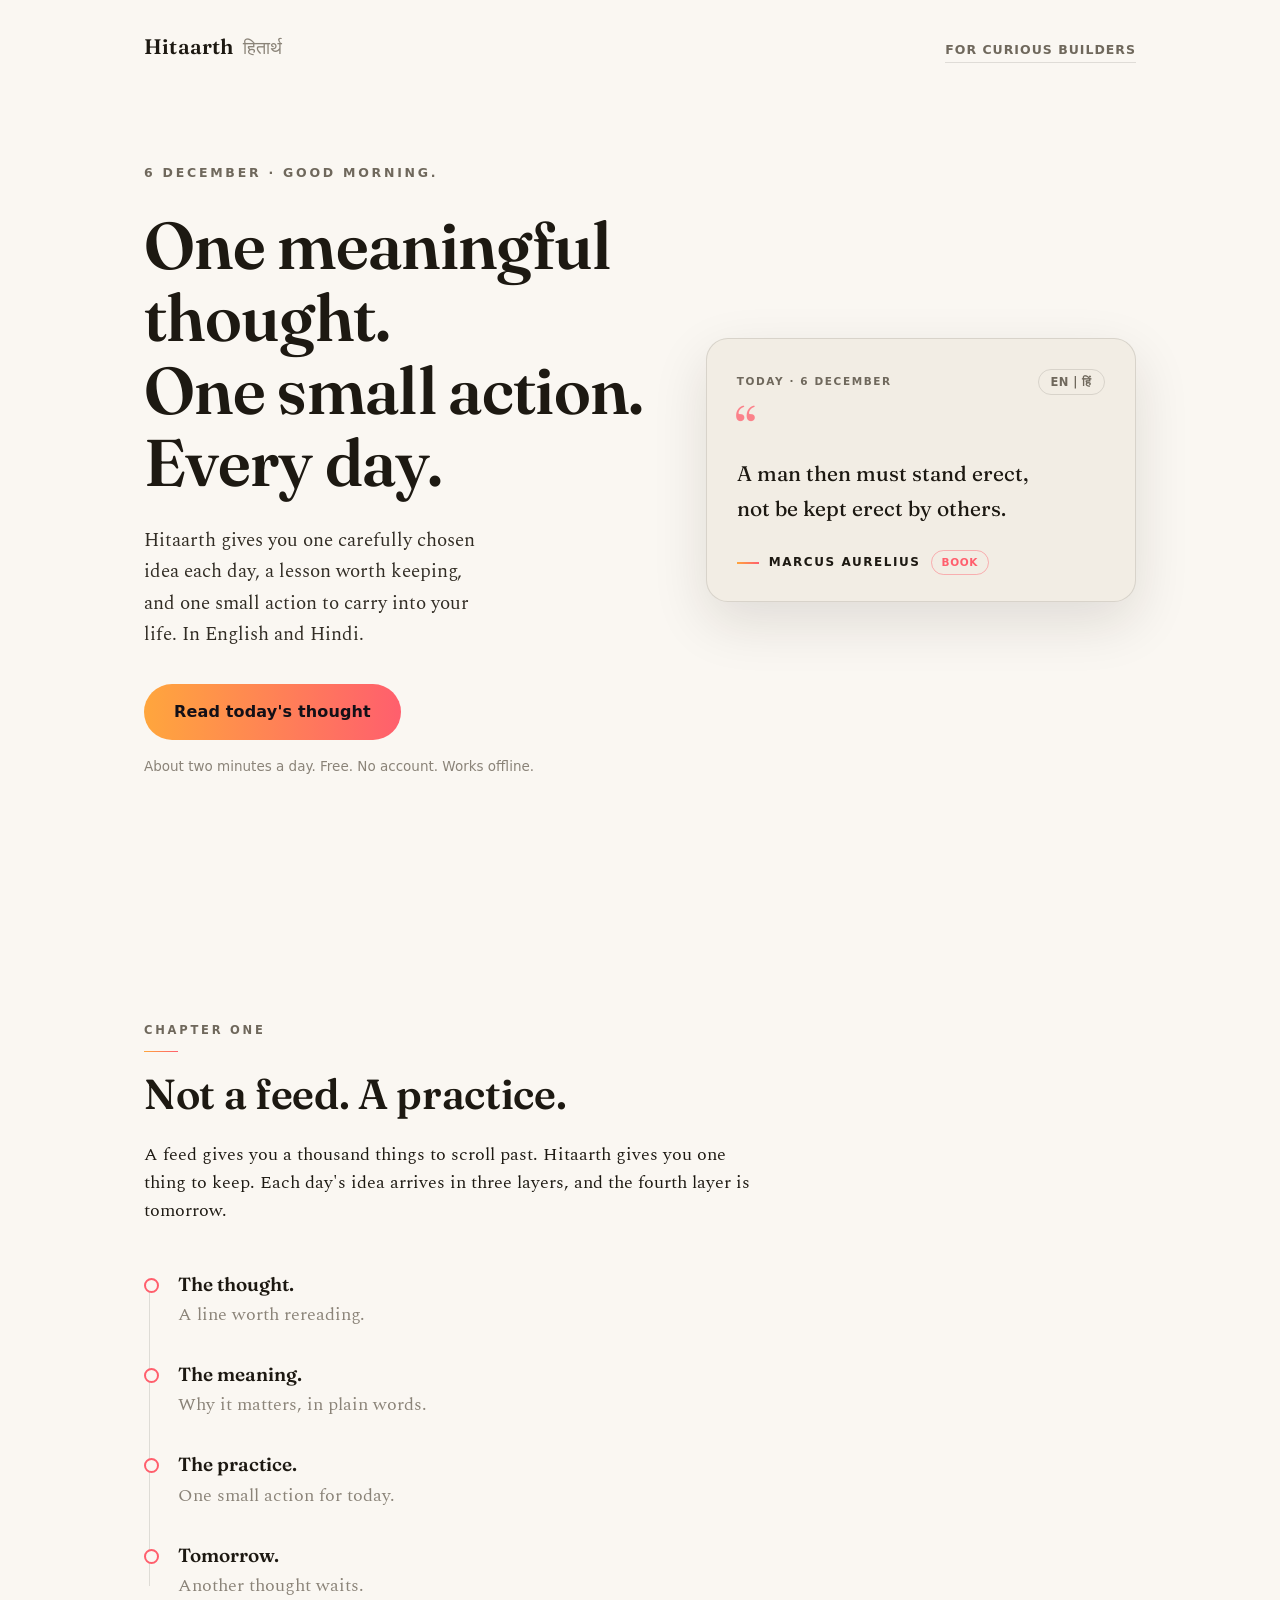
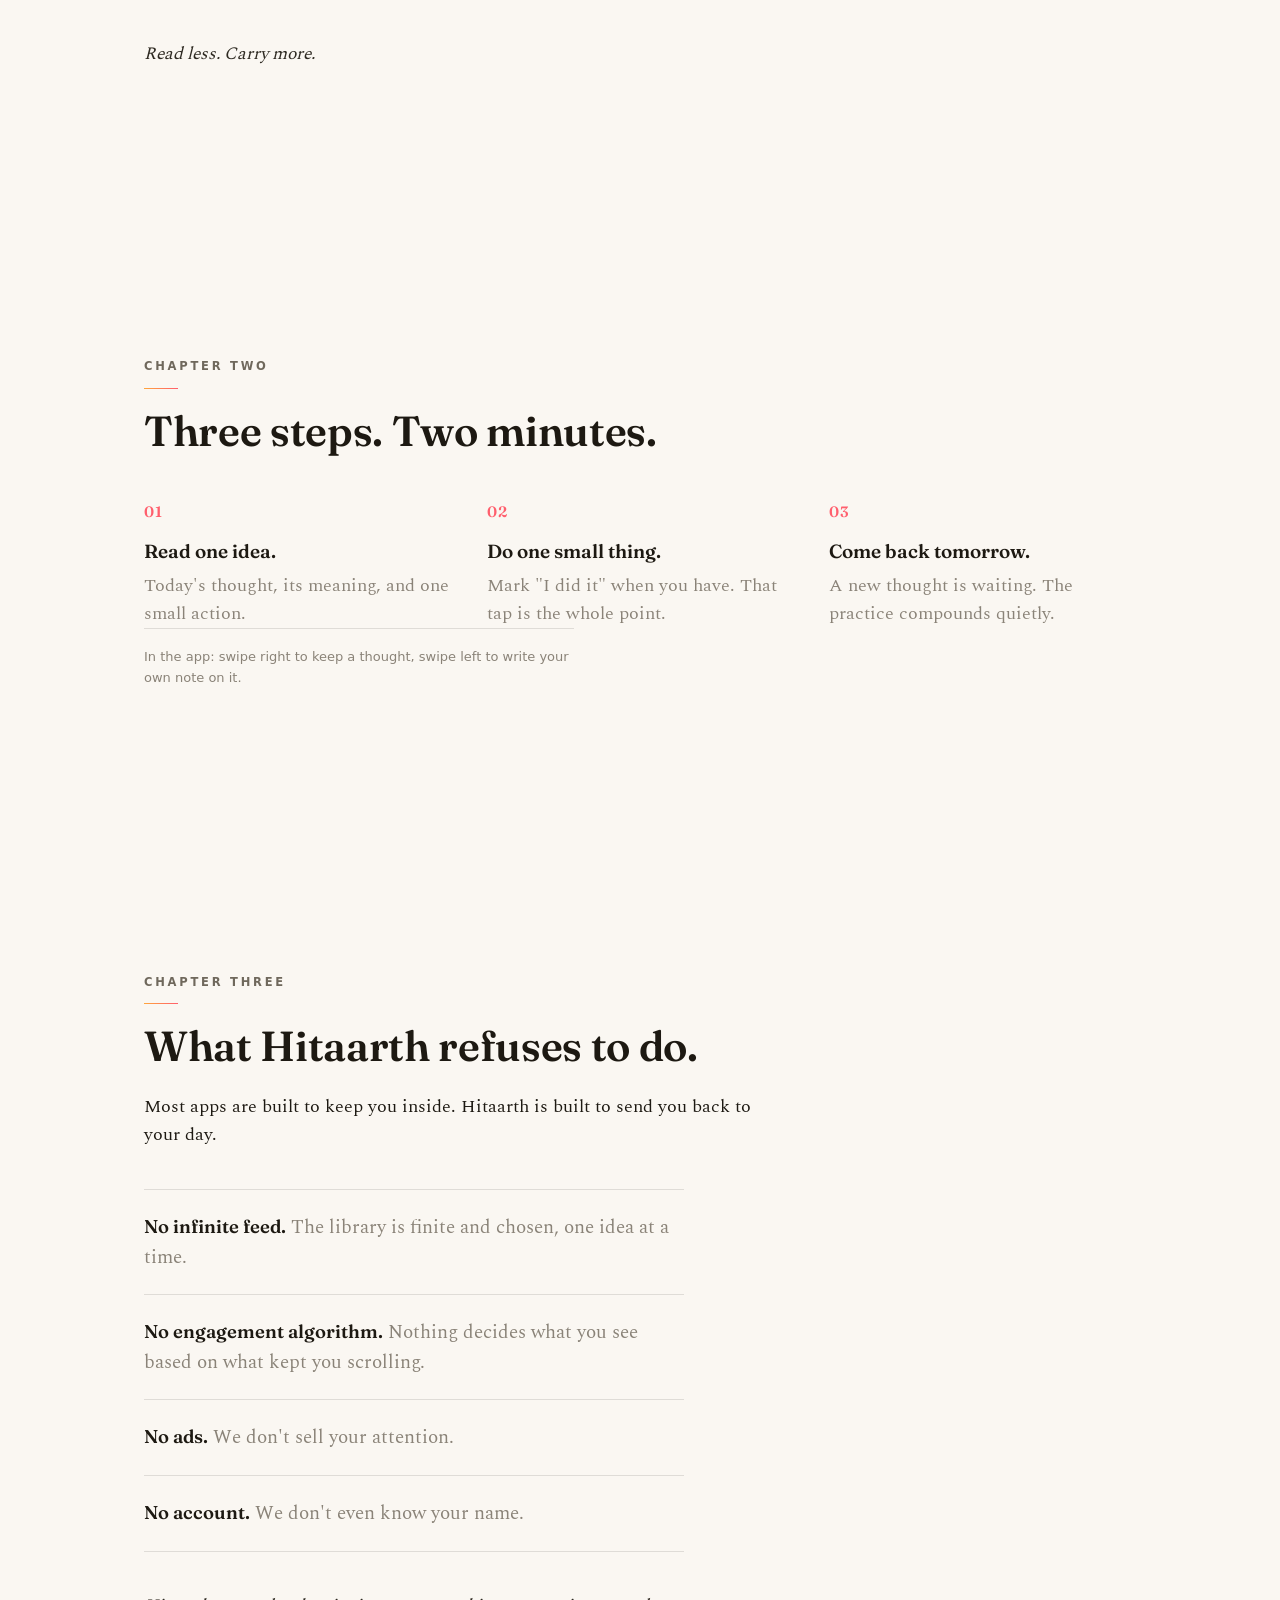
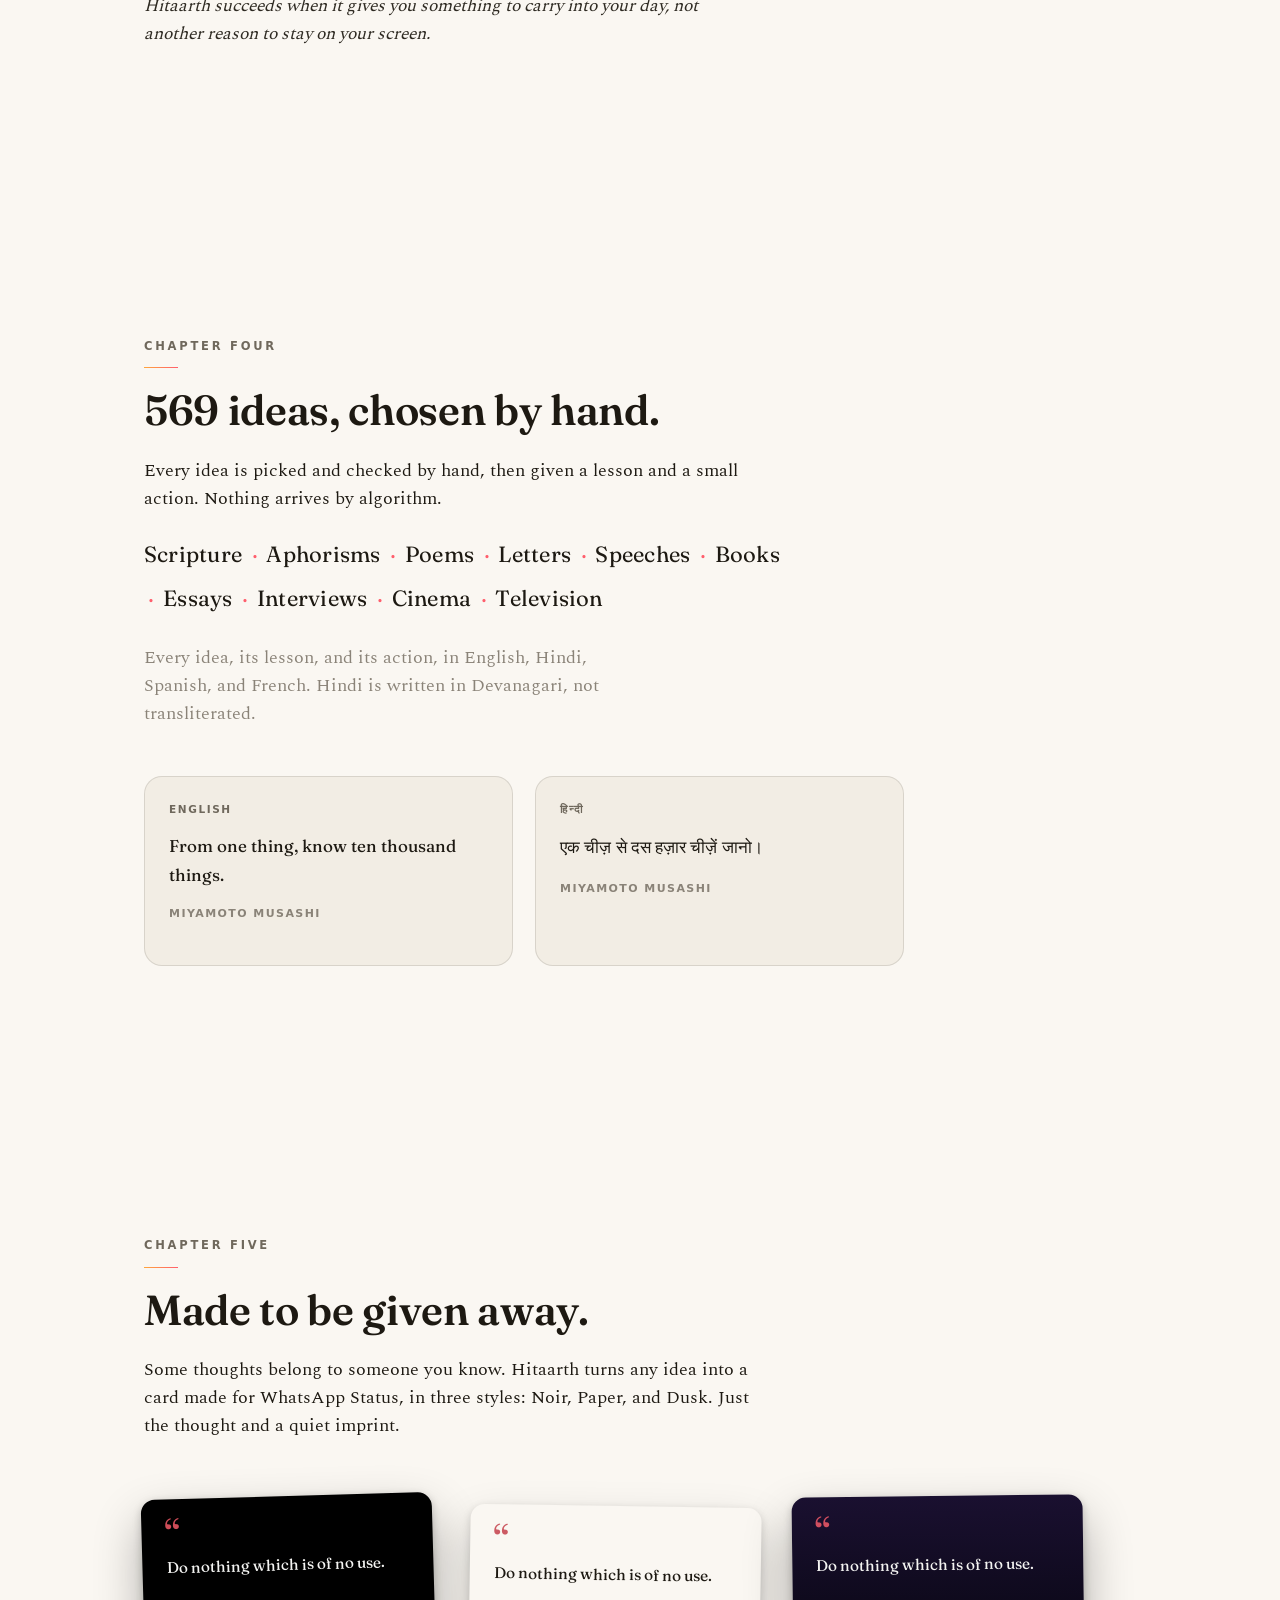
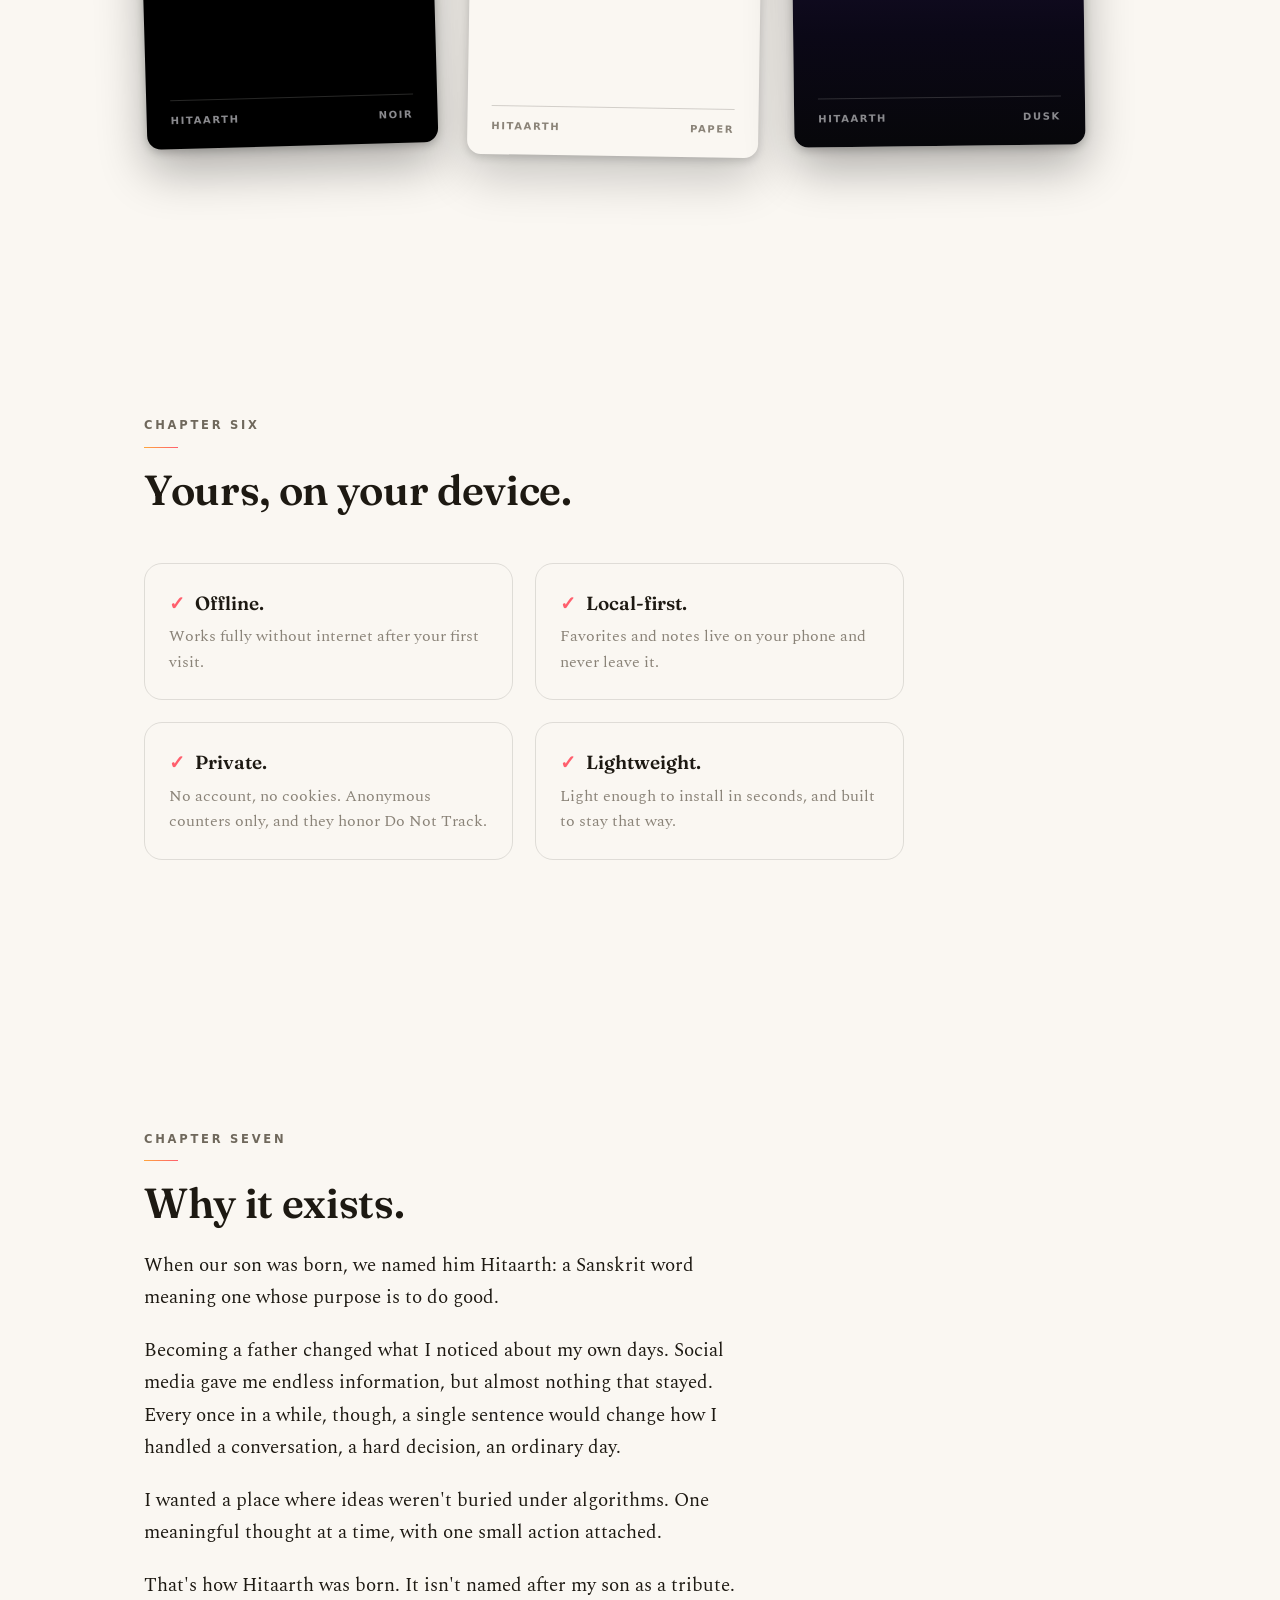
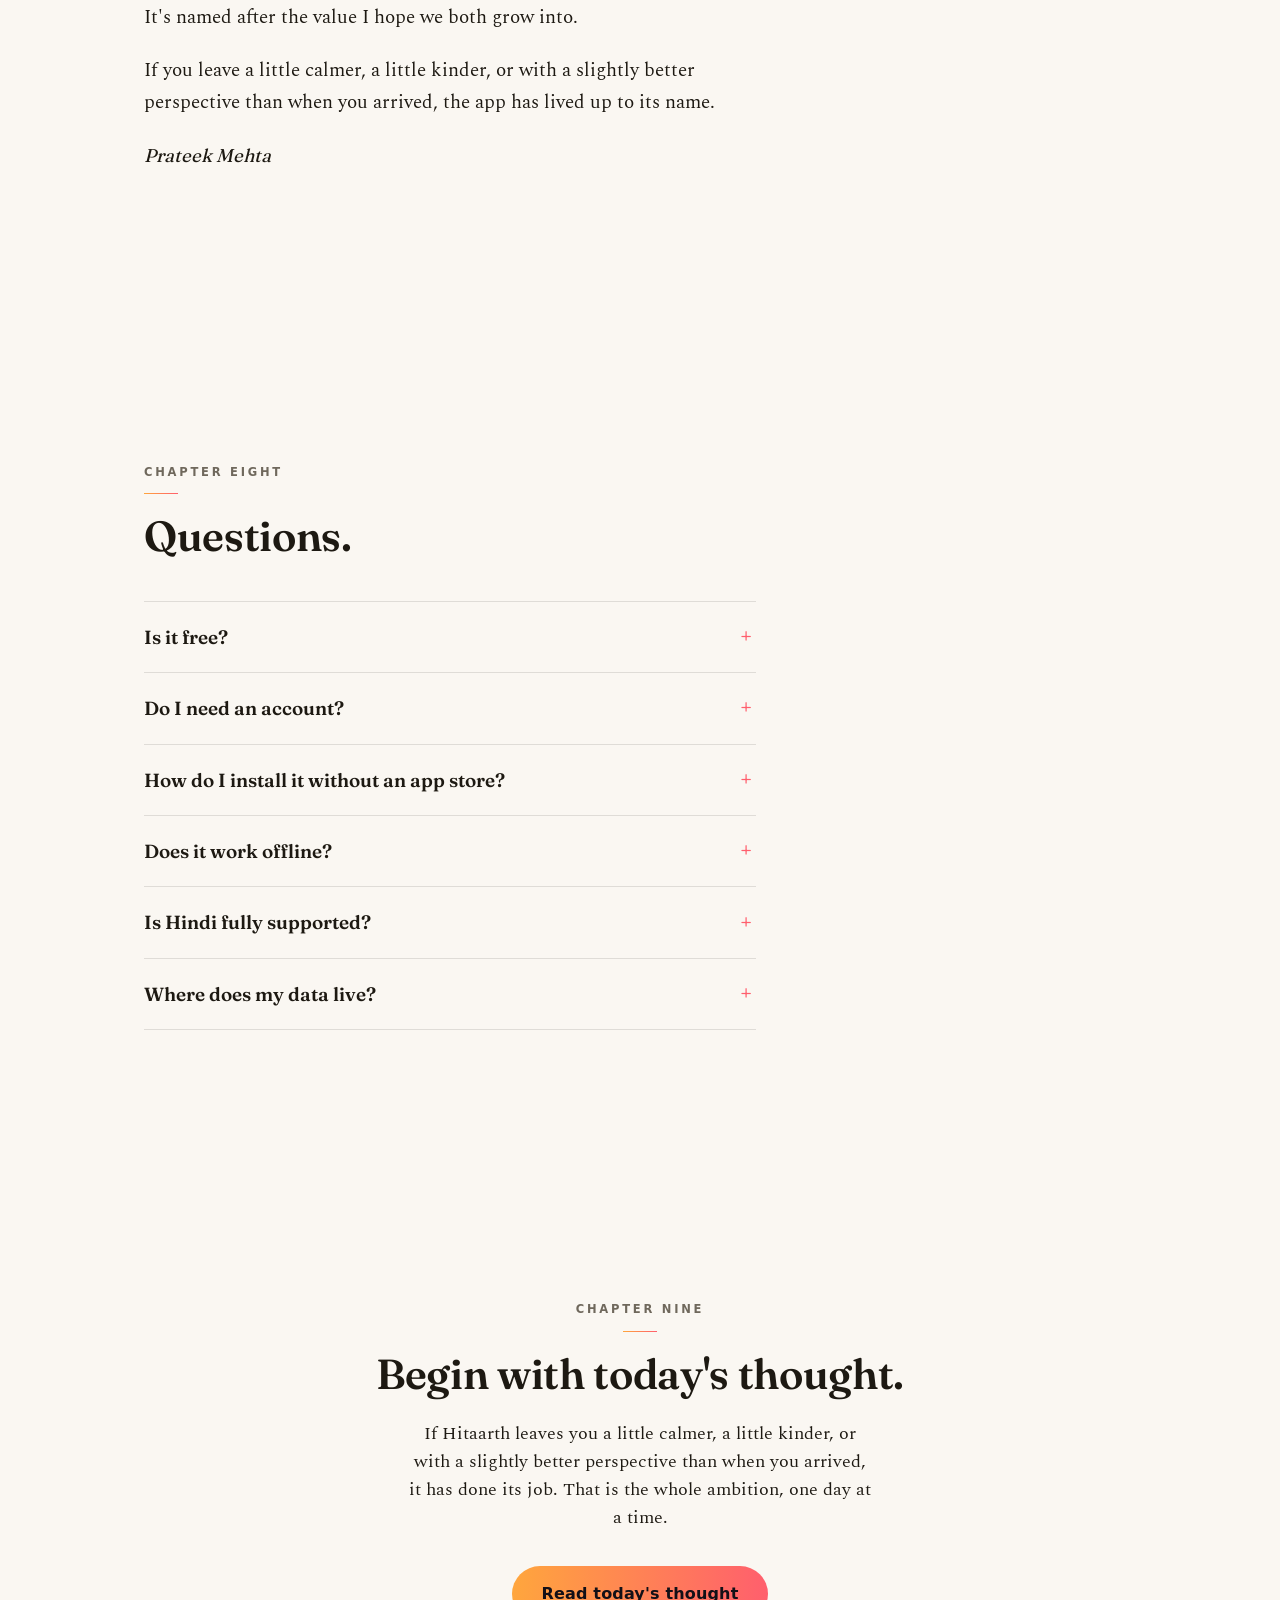
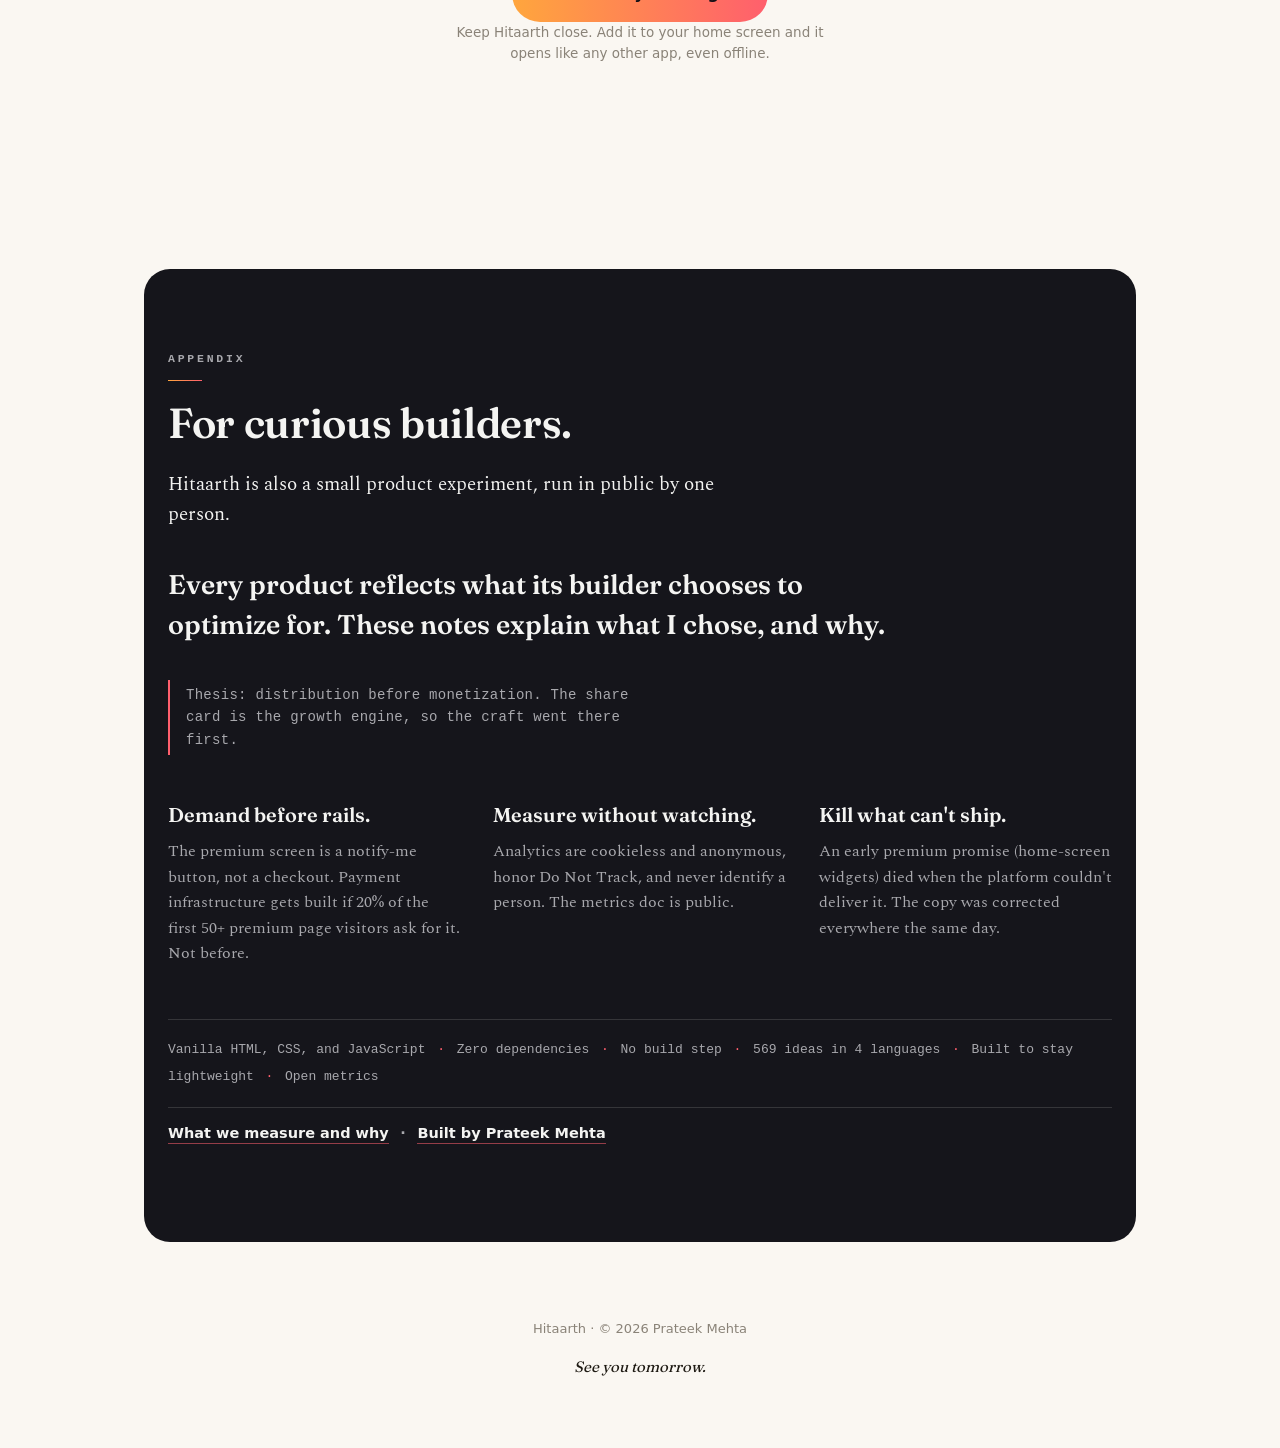
==== commit fd4035ca: "fix(landing): phone-width wrap, zoom lock, safe-area top padding The source rail, build-facts strip," ====
--- a/index.html
+++ b/index.html
@@ -2,7 +2,7 @@
 <html lang="en">
 <head>
   <meta charset="UTF-8" />
-  <meta name="viewport" content="width=device-width, initial-scale=1, viewport-fit=cover" />
+  <meta name="viewport" content="width=device-width, initial-scale=1, maximum-scale=1, user-scalable=no, viewport-fit=cover" />
   <title>Hitaarth: one meaningful thought, one small action, every day</title>
   <meta name="description" content="One idea worth carrying into your day. A free daily reading practice in English and Hindi: one hand-picked thought, a lesson worth keeping, one small action. No ads, no account, works offline." />
   <link rel="canonical" href="https://the-awakening-quotes-app.vercel.app/" />
@@ -65,6 +65,8 @@
     @font-face{font-family:"Spectral";src:url(/fonts/Spectral-600.woff2) format("woff2");font-weight:600;font-display:swap}
 
     *{box-sizing:border-box}
+    /* pinch/double-tap zoom locked (same as the app); no sideways scroll, ever */
+    html,body{overflow-x:hidden;touch-action:pan-x pan-y}
     html{scroll-behavior:smooth}
     @media (prefers-reduced-motion: reduce){ html{scroll-behavior:auto} }
     body{
@@ -81,14 +83,14 @@
     .skip:focus{left:0}
 
     /* ---------- top strip + sticky bar ---------- */
-    .topstrip{display:flex;align-items:baseline;justify-content:space-between;padding:26px 0 0}
+    .topstrip{display:flex;align-items:baseline;justify-content:space-between;flex-wrap:wrap;gap:8px 18px;padding:calc(30px + env(safe-area-inset-top, 0px)) 0 0}
     .wordmark{display:inline-flex;align-items:baseline;gap:9px;font-family:"Fraunces",Georgia,serif;font-weight:600;font-size:21px;letter-spacing:.01em;text-decoration:none}
     .wordmark .deva{font-size:.88em;color:var(--muted);font-weight:400}
     .builders-link{font-family:-apple-system,system-ui,"Segoe UI",Roboto,sans-serif;font-size:12.5px;font-weight:600;letter-spacing:.08em;text-transform:uppercase;color:var(--micro);text-decoration:none;border-bottom:1px solid var(--line);padding-bottom:2px}
     .builders-link:hover{color:var(--fg)}
     .stickybar{
       position:fixed;top:0;left:0;right:0;z-index:10;display:flex;align-items:center;justify-content:space-between;
-      padding:10px 20px;background:color-mix(in srgb, var(--bg) 78%, transparent);backdrop-filter:blur(12px);-webkit-backdrop-filter:blur(12px);
+      padding:10px 20px;padding-top:calc(10px + env(safe-area-inset-top, 0px));background:color-mix(in srgb, var(--bg) 78%, transparent);backdrop-filter:blur(12px);-webkit-backdrop-filter:blur(12px);
       border-bottom:1px solid var(--line);opacity:0;transform:translateY(-100%);transition:opacity .3s,transform .3s;pointer-events:none;
     }
     body.past-hero .stickybar{opacity:1;transform:none;pointer-events:auto}
@@ -175,7 +177,7 @@
 
     /* library (ch 4) */
     .source-rail{margin:40px 0 0;font-family:"Fraunces",Georgia,serif;font-size:clamp(17px,2.4vw,22px);line-height:2;letter-spacing:.01em;max-width:46ch}
-    .source-rail .dot{color:var(--accent2);padding:0 .45em}
+    .source-rail .dot{color:var(--accent2);padding:0 .2em}
     .lang-line{margin-top:36px;max-width:52ch;color:var(--muted)}
     .pair{display:grid;grid-template-columns:1fr 1fr;gap:22px;margin-top:48px;max-width:760px}
     @media (max-width:700px){ .pair{grid-template-columns:1fr} }
@@ -259,11 +261,11 @@
     .decisions p{margin:0;color:var(--appendix-muted);font-size:16px;line-height:1.6}
     .facts{font-family:ui-monospace,"Cascadia Mono",Consolas,monospace;font-size:13px;line-height:2.1;color:var(--appendix-muted);
       border-top:1px solid var(--appendix-line);border-bottom:1px solid var(--appendix-line);padding:16px 0;margin-bottom:40px}
-    .facts .dot{color:var(--accent2);padding:0 .6em}
+    .facts .dot{color:var(--accent2);padding:0 .3em}
     .appendix-links{font-family:-apple-system,system-ui,"Segoe UI",Roboto,sans-serif;font-size:14.5px;font-weight:600}
     .appendix-links a{color:var(--appendix-fg);text-decoration:none;border-bottom:1px solid color-mix(in srgb, var(--accent2) 55%, transparent);padding-bottom:2px}
     .appendix-links a:hover{color:var(--accent2)}
-    .appendix-links span{color:var(--appendix-muted);padding:0 .9em}
+    .appendix-links span{color:var(--appendix-muted);padding:0 .45em}
 
     footer{padding:64px 0 54px;text-align:center;font-family:-apple-system,system-ui,"Segoe UI",Roboto,sans-serif;
       font-size:13px;color:var(--muted)}
@@ -369,7 +371,7 @@
         <span class="kicker">Chapter four</span>
         <h2 id="c4h"><span data-qcount>569</span> ideas, chosen by hand.</h2>
         <p class="prose">Every idea is picked and checked by hand, then given a lesson and a small action. Nothing arrives by algorithm.</p>
-        <p class="source-rail" aria-label="Sources">Scripture<span class="dot">·</span>Aphorisms<span class="dot">·</span>Poems<span class="dot">·</span>Letters<span class="dot">·</span>Speeches<span class="dot">·</span>Books<span class="dot">·</span>Essays<span class="dot">·</span>Interviews<span class="dot">·</span>Cinema<span class="dot">·</span>Television</p>
+        <p class="source-rail" aria-label="Sources">Scripture <span class="dot">·</span> Aphorisms <span class="dot">·</span> Poems <span class="dot">·</span> Letters <span class="dot">·</span> Speeches <span class="dot">·</span> Books <span class="dot">·</span> Essays <span class="dot">·</span> Interviews <span class="dot">·</span> Cinema <span class="dot">·</span> Television</p>
         <p class="lang-line">Every idea, its lesson, and its action, in English, Hindi, Spanish, and French. Hindi is written in Devanagari, not transliterated.</p>
         <div class="pair" id="pair">
           <div class="mini-card">
@@ -498,9 +500,9 @@
               <p>An early premium promise (home-screen widgets) died when the platform couldn't deliver it. The copy was corrected everywhere the same day.</p>
             </div>
           </div>
-          <p class="facts">Vanilla HTML, CSS, and JavaScript<span class="dot">·</span>Zero dependencies<span class="dot">·</span>No build step<span class="dot">·</span><span data-qcount>569</span> ideas in 4 languages<span class="dot">·</span>Built to stay lightweight<span class="dot">·</span>Open metrics</p>
+          <p class="facts">Vanilla HTML, CSS, and JavaScript <span class="dot">·</span> Zero dependencies <span class="dot">·</span> No build step <span class="dot">·</span> <span data-qcount>569</span> ideas in 4 languages <span class="dot">·</span> Built to stay lightweight <span class="dot">·</span> Open metrics</p>
           <p class="appendix-links">
-            <a href="/metrics.md">What we measure and why</a><span>·</span><a href="https://www.linkedin.com/in/prateek-mehta-xlri" rel="author">Built by Prateek Mehta</a>
+            <a href="/metrics.md">What we measure and why</a> <span>·</span> <a href="https://www.linkedin.com/in/prateek-mehta-xlri" rel="author">Built by Prateek Mehta</a>
           </p>
         </div>
       </section>
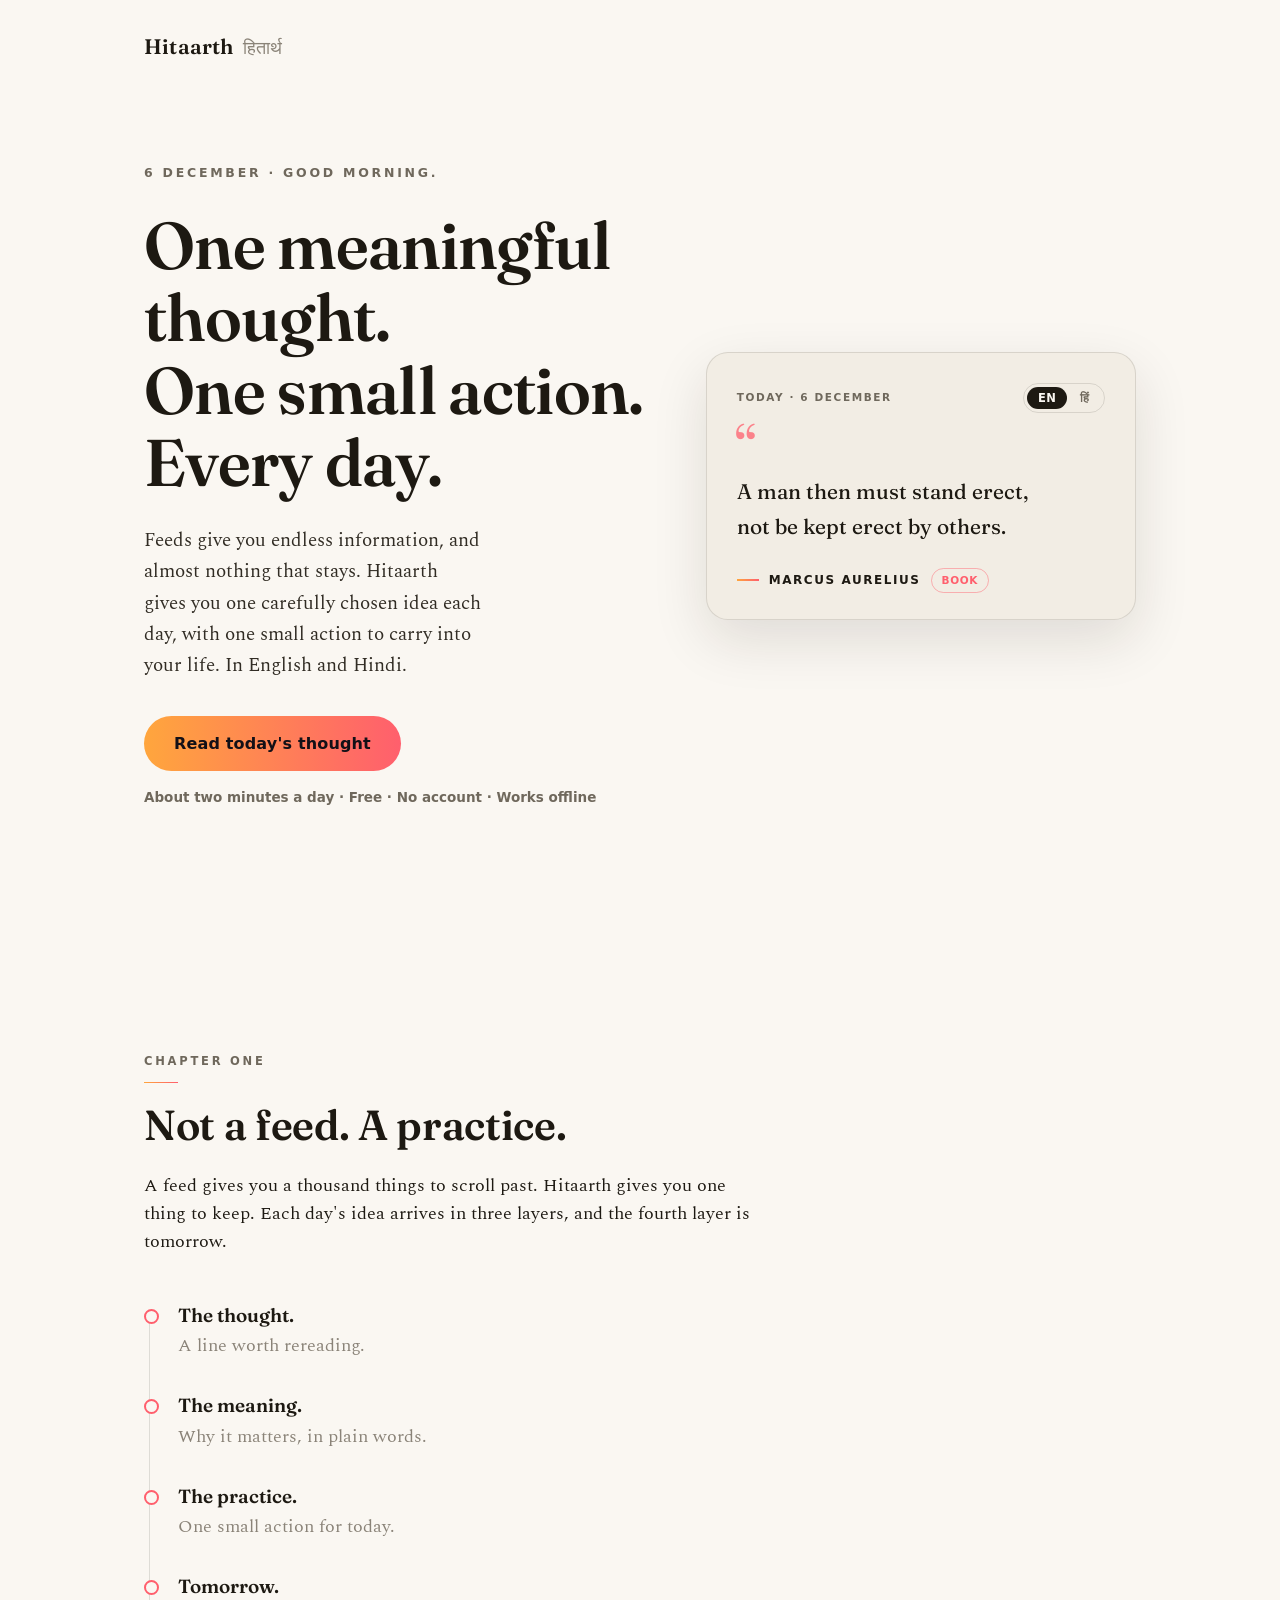
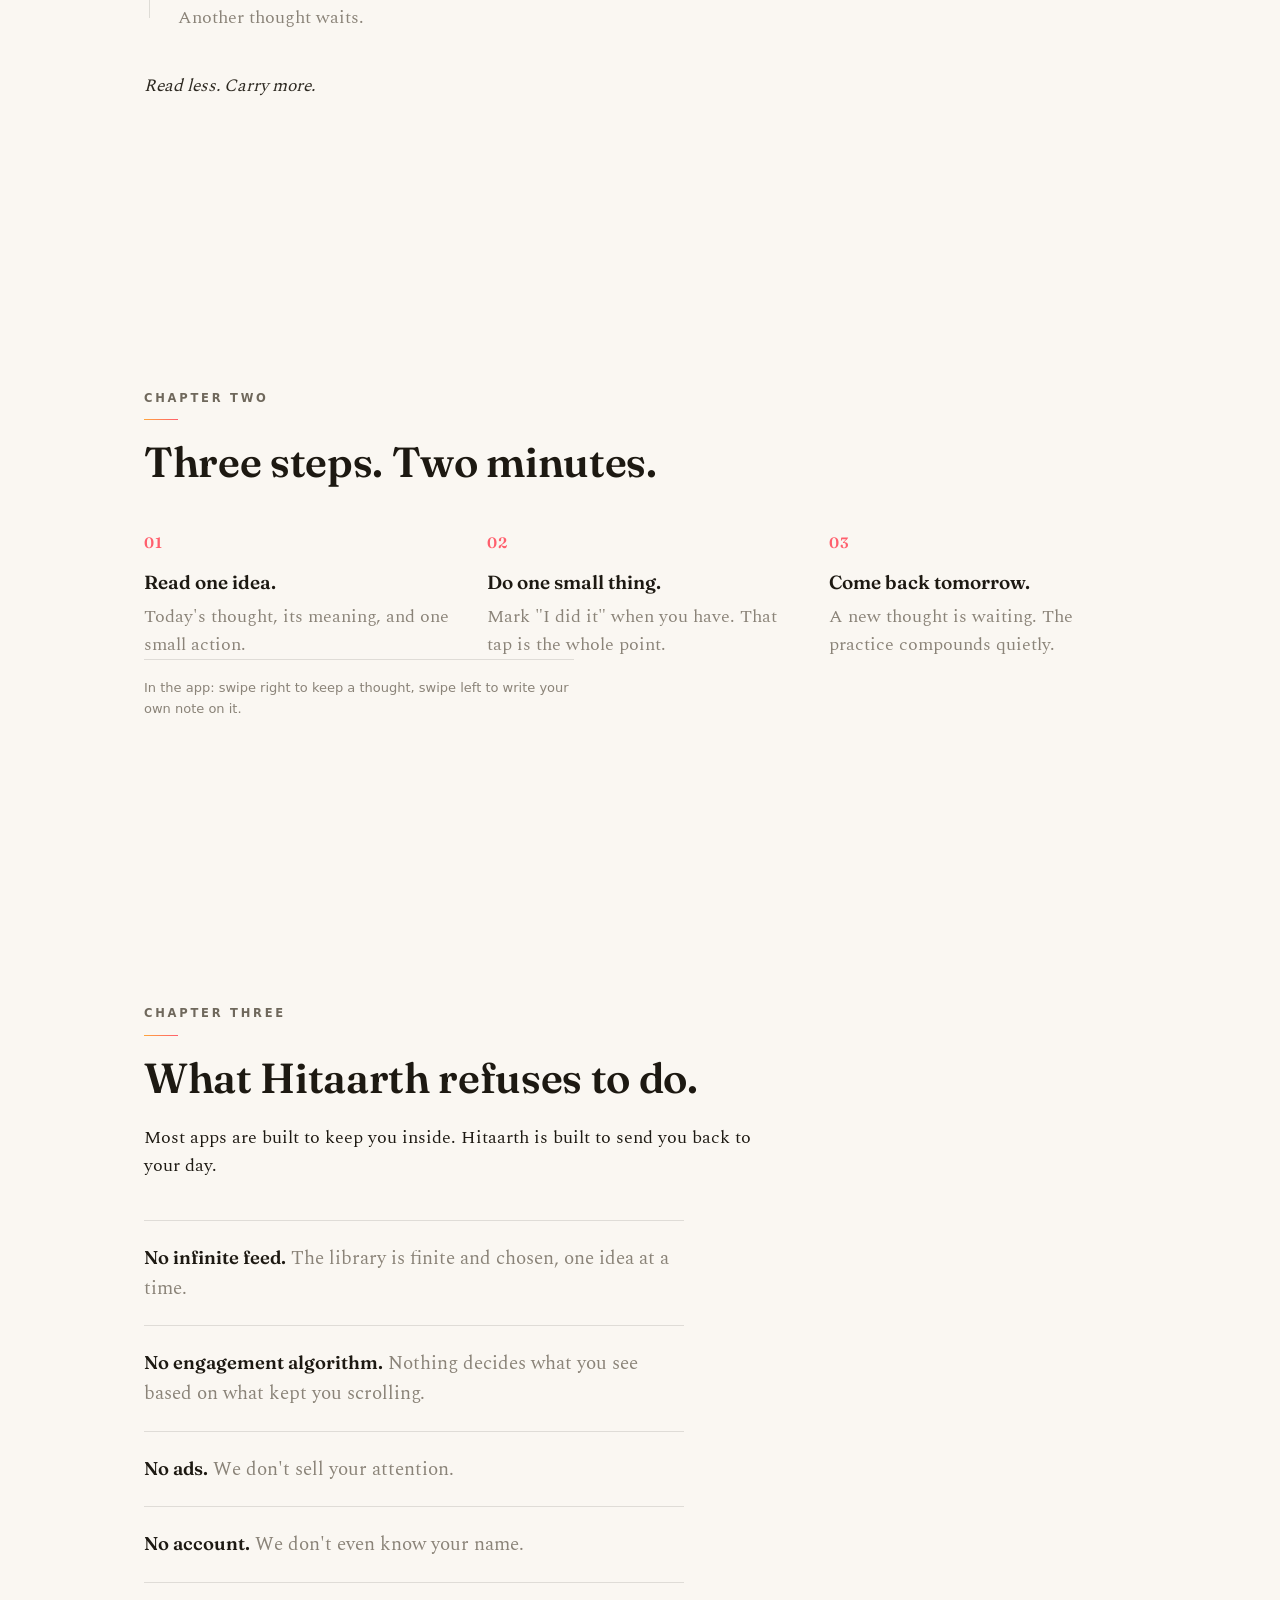
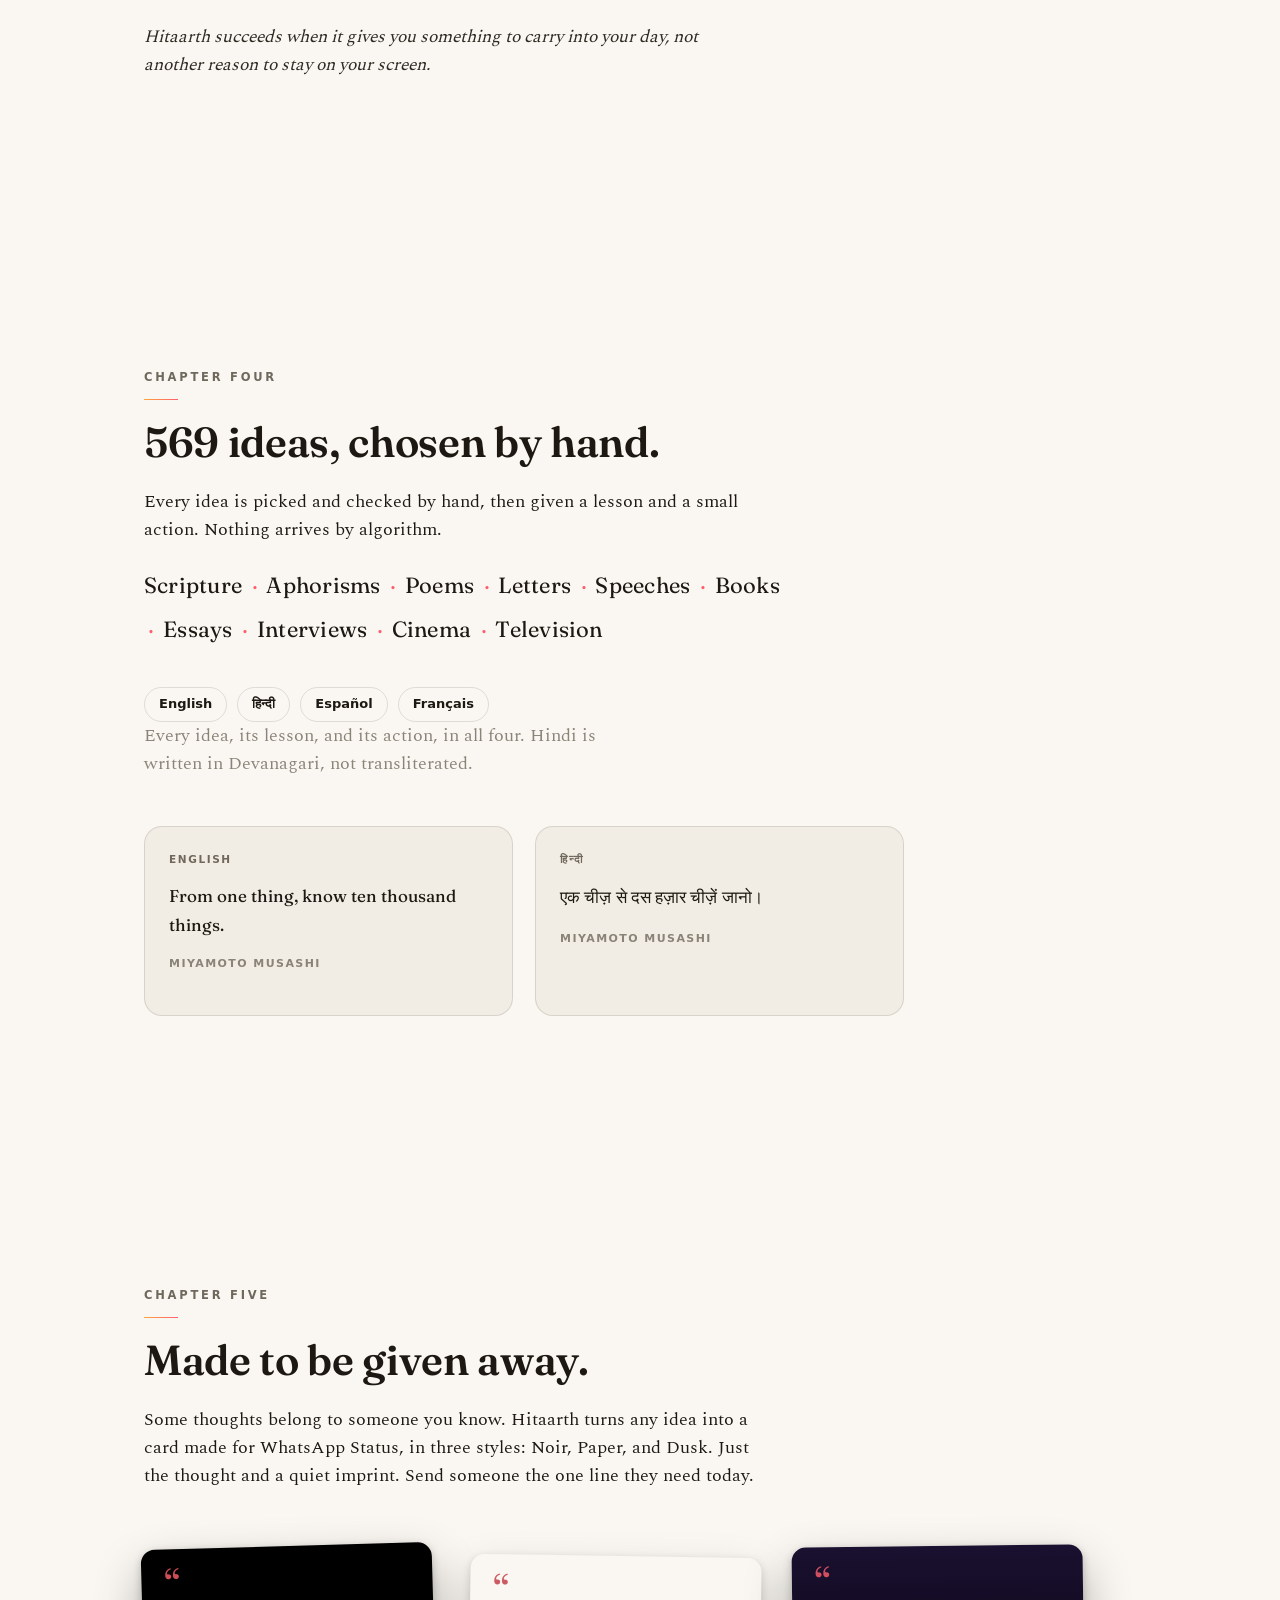
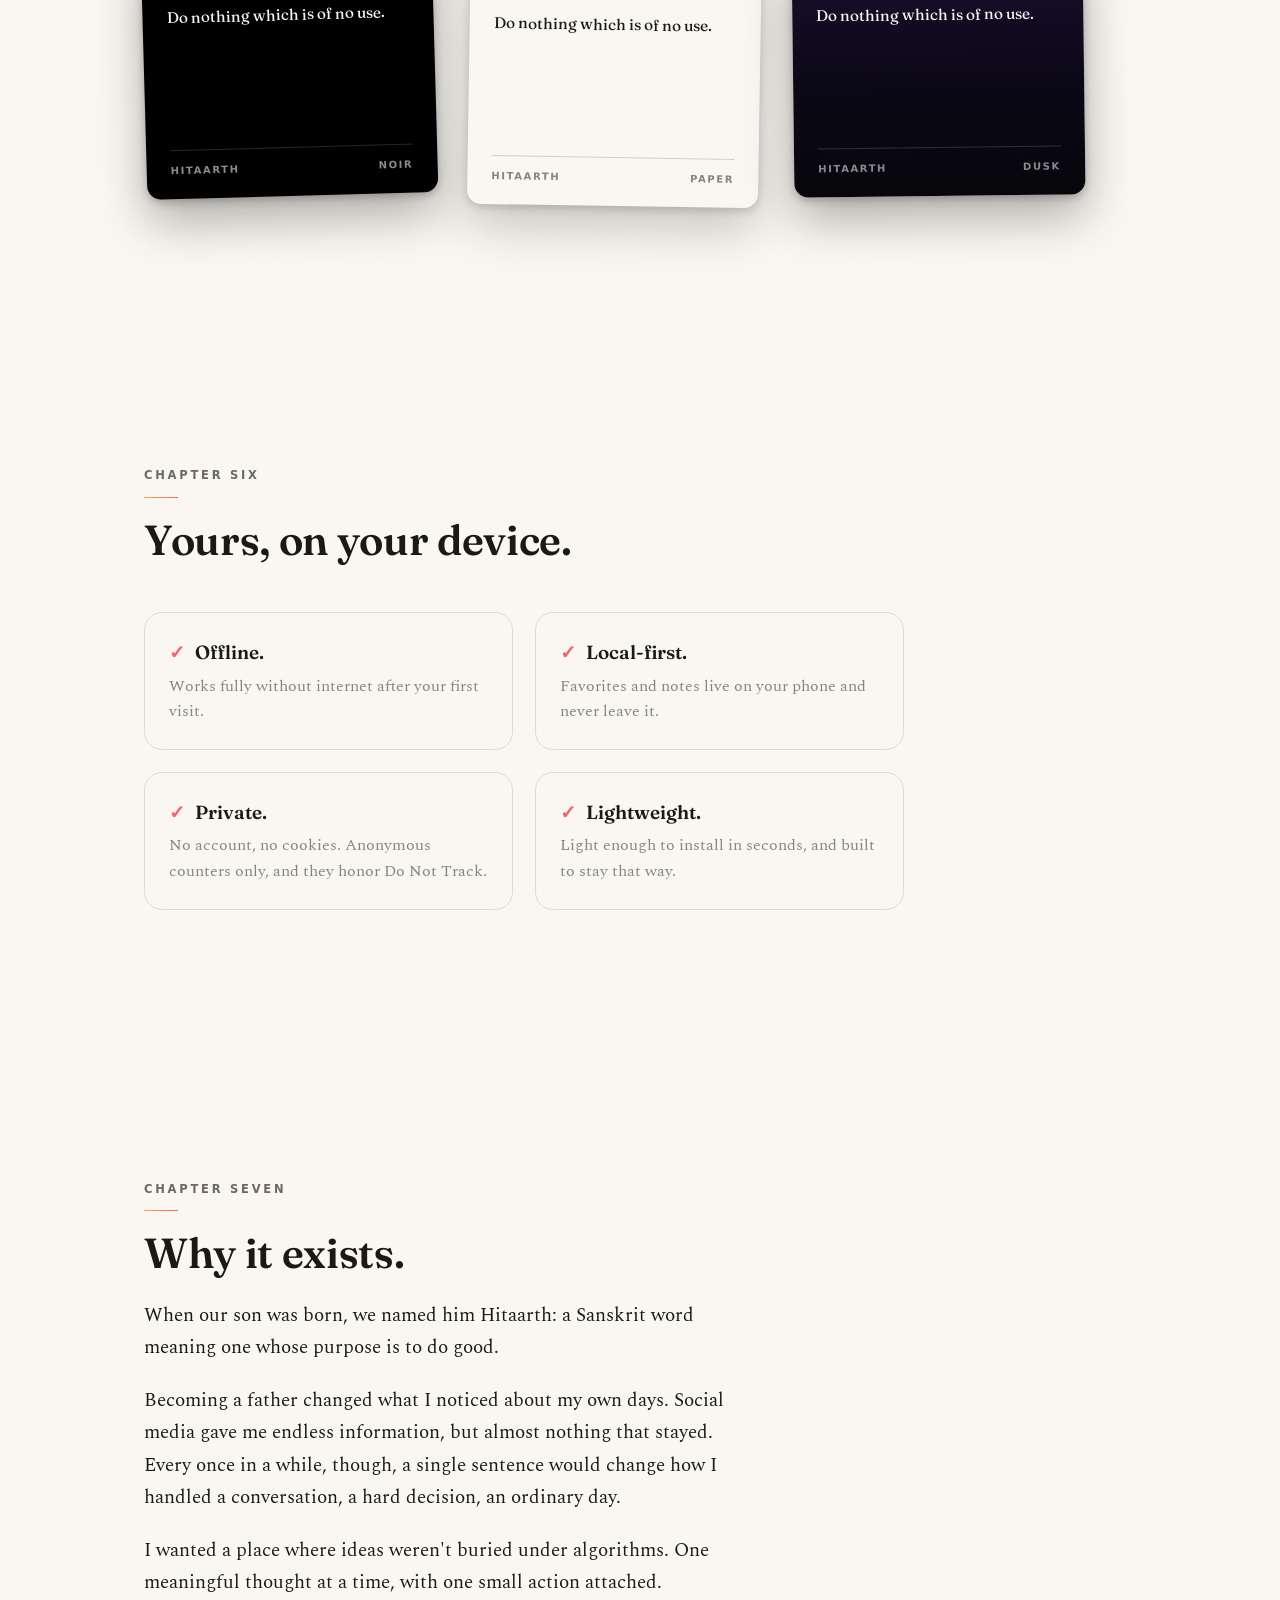
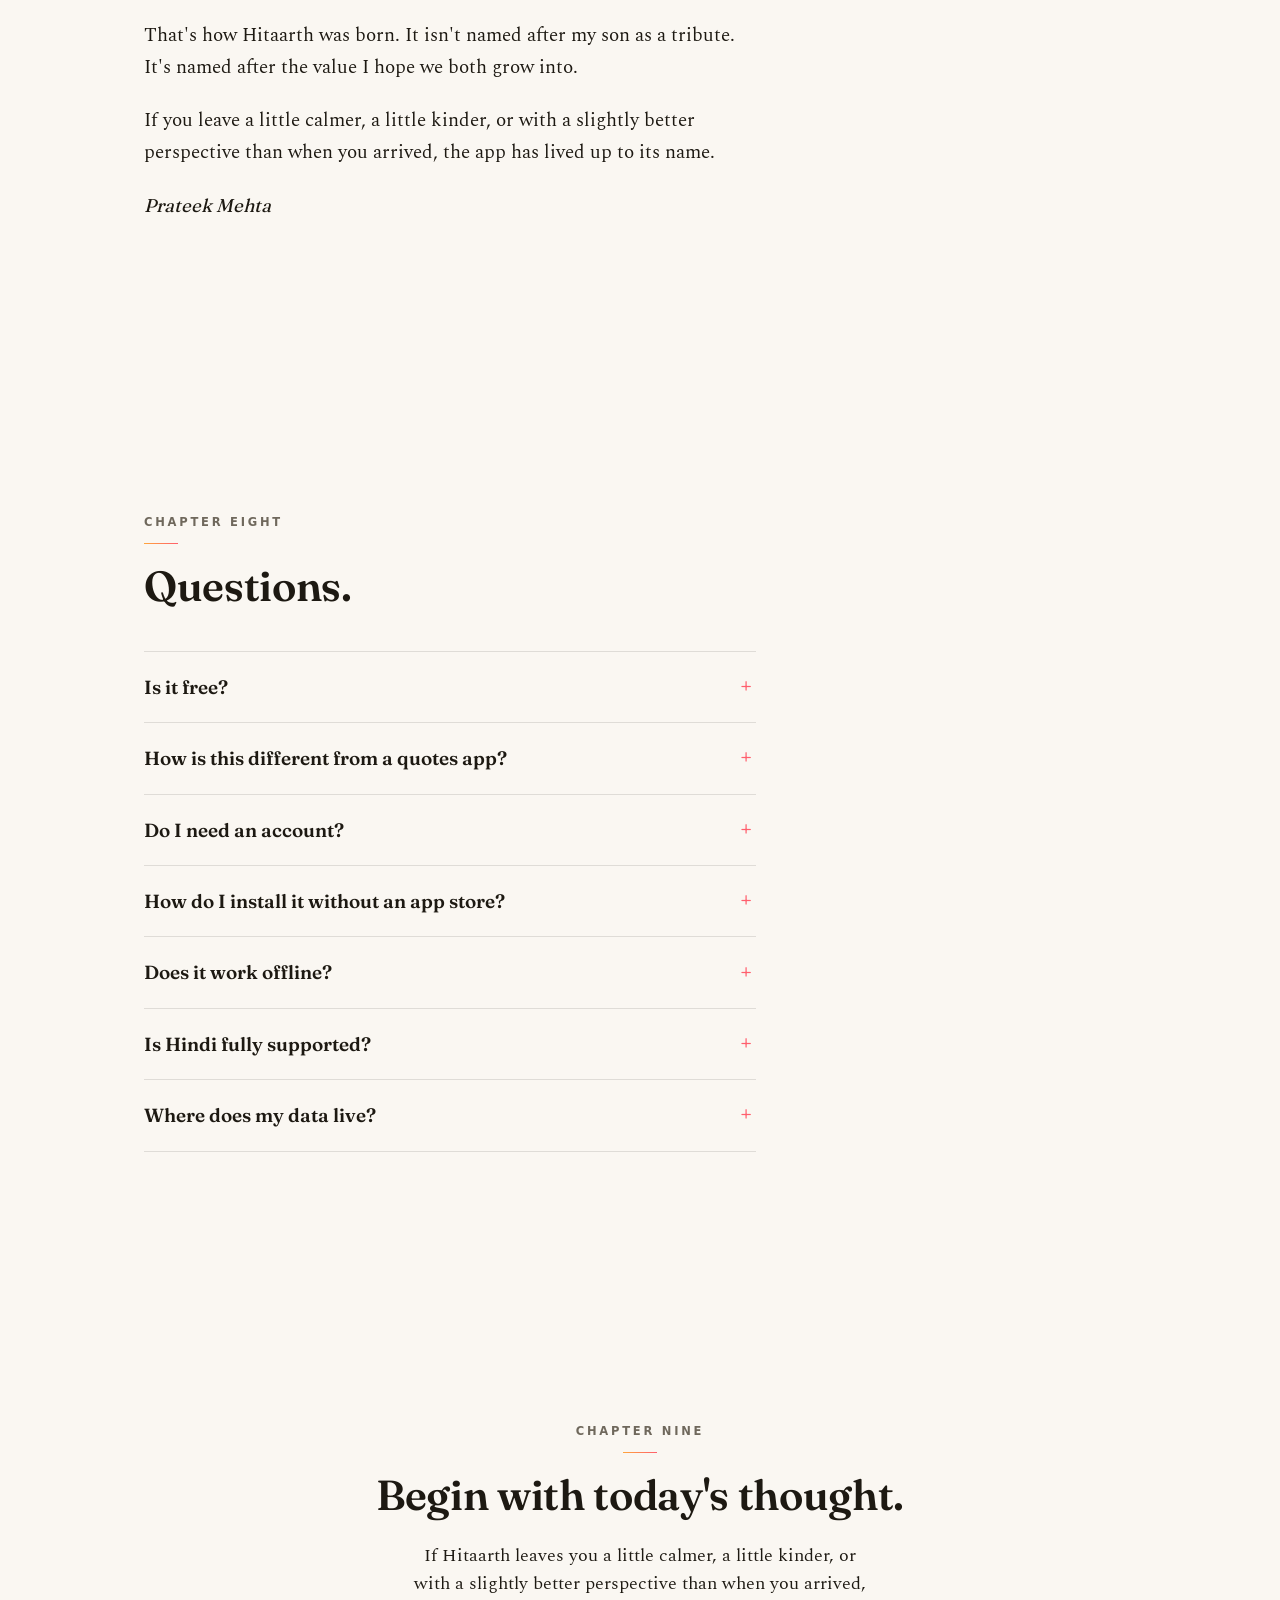
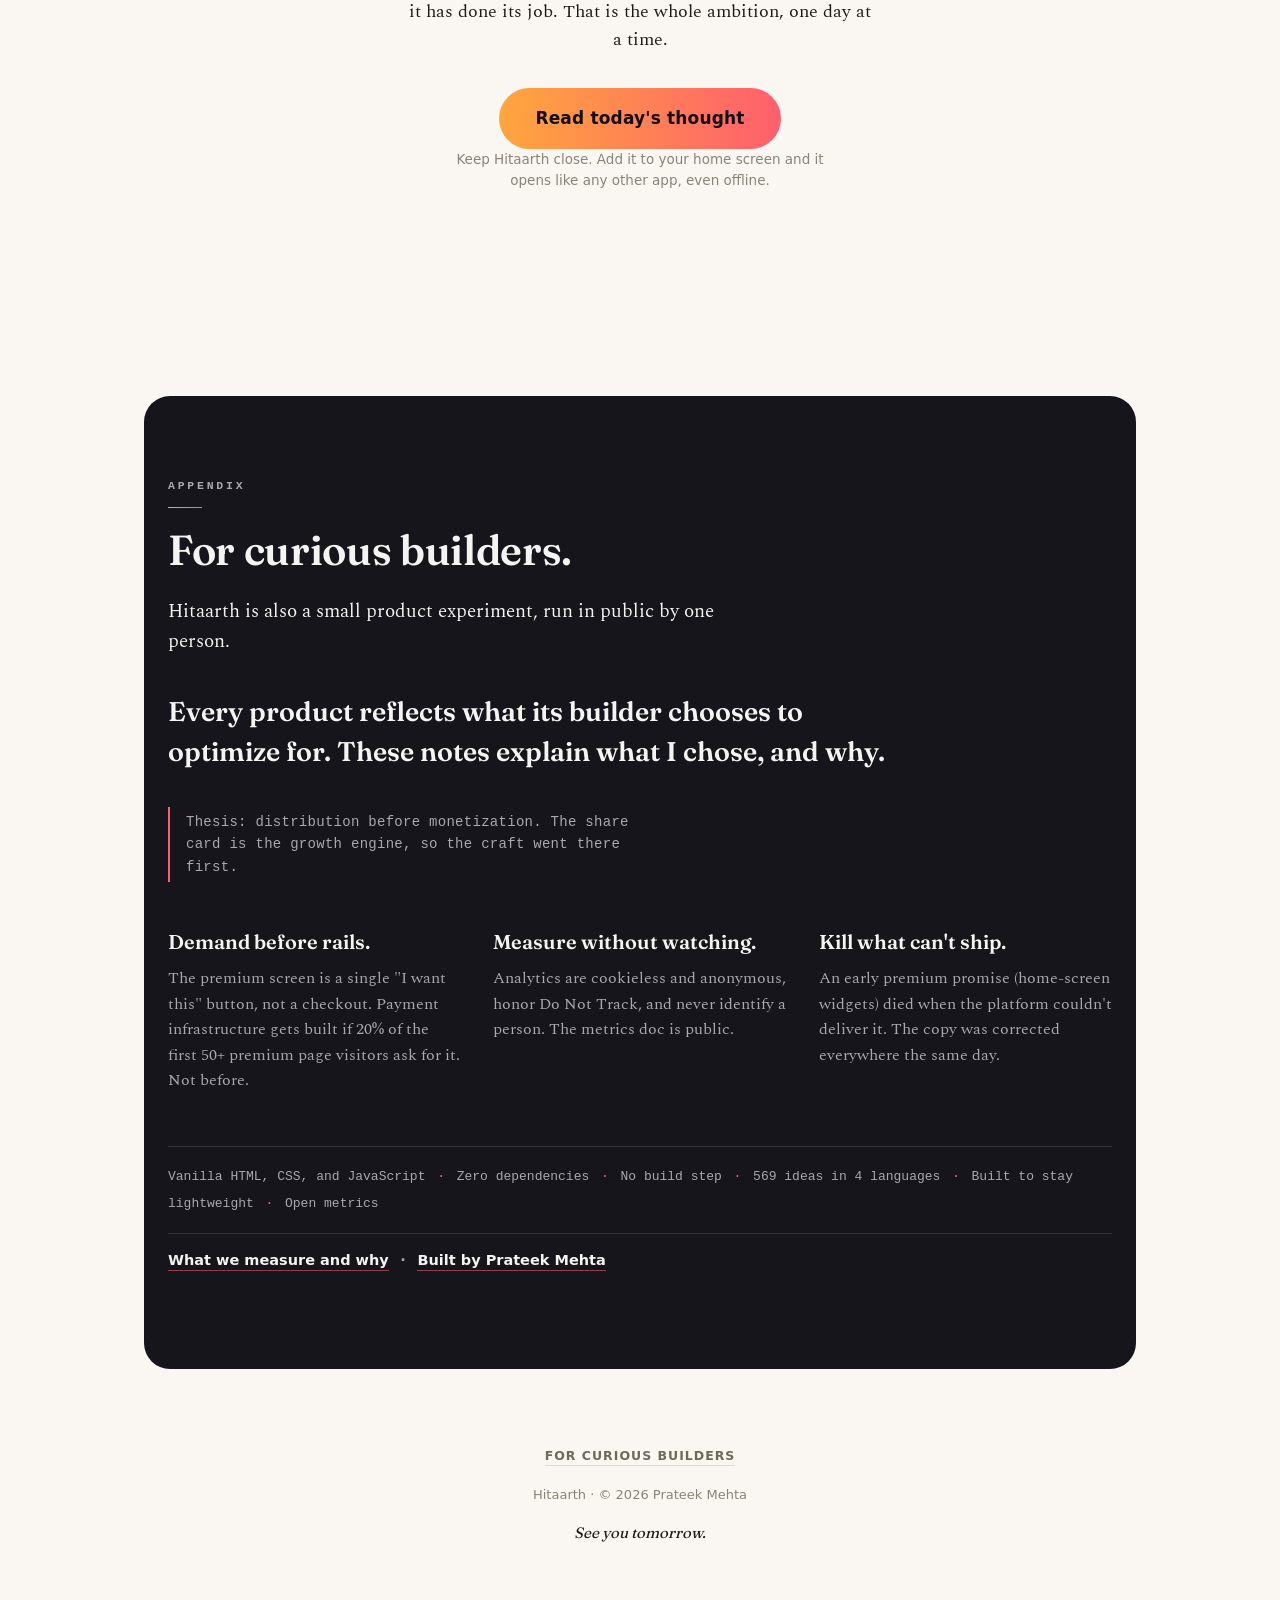
==== commit fe76e977: "feat(landing): problem-first hero, clearer controls, honest premium claim - Hero subline leads with " ====
--- a/index.html
+++ b/index.html
@@ -6,8 +6,8 @@
   <title>Hitaarth: one meaningful thought, one small action, every day</title>
   <meta name="description" content="One idea worth carrying into your day. A free daily reading practice in English and Hindi: one hand-picked thought, a lesson worth keeping, one small action. No ads, no account, works offline." />
   <link rel="canonical" href="https://the-awakening-quotes-app.vercel.app/" />
-  <meta property="og:title" content="Hitaarth" />
-  <meta property="og:description" content="One idea worth carrying into your day. A free daily reading practice in English and Hindi." />
+  <meta property="og:title" content="Hitaarth — one meaningful thought, one small action, every day" />
+  <meta property="og:description" content="Read less. Carry more. One idea worth carrying into your day — a free daily reading practice in English and Hindi." />
   <meta property="og:type" content="website" />
   <meta property="og:url" content="https://the-awakening-quotes-app.vercel.app/" />
   <meta property="og:image" content="https://the-awakening-quotes-app.vercel.app/icons/og.png" />
@@ -36,6 +36,7 @@
     "@type": "FAQPage",
     "mainEntity": [
       { "@type": "Question", "name": "Is it free?", "acceptedAnswer": { "@type": "Answer", "text": "Yes. The whole library, all four languages, offline use, share cards: everything you see today is free. A small set of extra themes and fonts may become paid later; the daily practice stays free either way." } },
+      { "@type": "Question", "name": "How is this different from a quotes app?", "acceptedAnswer": { "@type": "Answer", "text": "A quotes app hands you an endless pile to scroll. Hitaarth gives you one hand-picked thought a day, with a lesson and one small action attached, then sends you back to your day. The library is finite, chosen by hand, and nothing is decided by an algorithm." } },
       { "@type": "Question", "name": "Do I need an account?", "acceptedAnswer": { "@type": "Answer", "text": "No. There is nothing to sign up for. Your favorites, notes, and streak live on your device." } },
       { "@type": "Question", "name": "How do I install it without an app store?", "acceptedAnswer": { "@type": "Answer", "text": "Hitaarth is a web app. Open it in your browser, then choose \"Add to Home Screen\" (iPhone: Share button; Android: Install app in the browser menu). It opens like any other app afterward." } },
       { "@type": "Question", "name": "Does it work offline?", "acceptedAnswer": { "@type": "Answer", "text": "Yes. After your first visit, everything works without internet, including Hindi." } },
@@ -110,7 +111,7 @@
       text-decoration:none;color:#131017;background:linear-gradient(90deg,var(--accent1),var(--accent2));
       padding:15px 30px;border-radius:999px;transition:transform .18s,box-shadow .18s}
     .btn:hover{transform:translateY(-1px);box-shadow:0 10px 34px color-mix(in srgb, var(--accent2) 26%, transparent)}
-    .micro-line{margin:16px 0 0;font-family:-apple-system,system-ui,"Segoe UI",Roboto,sans-serif;font-size:13.5px;color:var(--muted)}
+    .micro-line{margin:16px 0 0;font-family:-apple-system,system-ui,"Segoe UI",Roboto,sans-serif;font-size:13.5px;font-weight:600;color:var(--micro)}
 
     /* live card — mirrors the reader's anatomy */
     .live-card{background:var(--card);border:1px solid var(--line);border-radius:22px;padding:30px 30px 26px;
@@ -118,10 +119,12 @@
     @media (prefers-color-scheme: light){ .live-card{box-shadow:0 20px 55px rgba(29,25,18,.12)} }
     .lc-top{display:flex;align-items:center;justify-content:space-between;gap:12px;margin-bottom:20px}
     .lc-label{font-family:-apple-system,system-ui,"Segoe UI",Roboto,sans-serif;font-size:10.5px;font-weight:800;letter-spacing:1.6px;text-transform:uppercase;color:var(--micro)}
-    .lang-toggle{font-family:-apple-system,system-ui,"Segoe UI",Roboto,sans-serif;font-size:11.5px;font-weight:700;letter-spacing:.4px;color:var(--micro);
-      background:none;border:1px solid var(--line);border-radius:999px;padding:5px 12px;cursor:pointer;transition:color .2s,border-color .2s}
-    .lang-toggle[aria-pressed="true"], .lang-toggle:hover{color:var(--fg);border-color:color-mix(in srgb, var(--accent2) 45%, transparent)}
-    html:not(.js) .lang-toggle{display:none}
+    .lang-seg{display:inline-flex;gap:2px;border:1px solid var(--line);border-radius:999px;padding:3px}
+    .lang-seg .lt{font-family:-apple-system,system-ui,"Segoe UI",Roboto,sans-serif;font-size:11.5px;font-weight:700;letter-spacing:.4px;
+      color:var(--micro);background:none;border:none;border-radius:999px;padding:4px 11px;cursor:pointer;transition:color .2s,background .2s}
+    .lang-seg .lt:hover{color:var(--fg)}
+    .lang-seg .lt[aria-pressed="true"]{background:var(--fg);color:var(--bg)}
+    html:not(.js) .lang-seg{display:none}
     .lc-qmark{font-family:"Fraunces",Georgia,serif;font-size:58px;line-height:.5;height:.5em;color:var(--accent2);opacity:.75;margin:0 0 12px -2px}
     .lc-text{font-family:"Fraunces",Georgia,serif;font-size:21px;line-height:1.68;font-weight:440;text-wrap:balance;max-width:32ch;margin:0}
     .lc-text + .lc-text{margin-top:1.05em}
@@ -178,7 +181,10 @@
     /* library (ch 4) */
     .source-rail{margin:40px 0 0;font-family:"Fraunces",Georgia,serif;font-size:clamp(17px,2.4vw,22px);line-height:2;letter-spacing:.01em;max-width:46ch}
     .source-rail .dot{color:var(--accent2);padding:0 .2em}
-    .lang-line{margin-top:36px;max-width:52ch;color:var(--muted)}
+    .lang-badges{display:flex;gap:10px;flex-wrap:wrap;margin-top:36px}
+    .lang-badge{font-family:-apple-system,system-ui,"Segoe UI",Roboto,sans-serif;font-size:13px;font-weight:600;
+      border:1px solid var(--line);border-radius:999px;padding:6px 14px}
+    .lang-line{margin-top:14px;max-width:52ch;color:var(--muted)}
     .pair{display:grid;grid-template-columns:1fr 1fr;gap:22px;margin-top:48px;max-width:760px}
     @media (max-width:700px){ .pair{grid-template-columns:1fr} }
     .mini-card{background:var(--card);border:1px solid var(--line);border-radius:18px;padding:24px;min-height:190px}
@@ -244,6 +250,7 @@
     .begin .kicker::after{margin-left:auto;margin-right:auto}
     .begin p{margin-left:auto;margin-right:auto}
     .begin .prose{max-width:52ch}
+    .begin .btn{font-size:17px;padding:17px 36px}
     .install-nudge{margin-top:20px;font-family:-apple-system,system-ui,"Segoe UI",Roboto,sans-serif;font-size:13.5px;color:var(--muted);max-width:44ch !important}
 
     /* appendix */
@@ -298,7 +305,6 @@
   <div class="wrap">
     <header class="topstrip">
       <span class="wordmark">Hitaarth <span class="deva" lang="hi">हितार्थ</span></span>
-      <a class="builders-link" href="#builders">For curious builders</a>
     </header>
 
     <main id="main">
@@ -307,16 +313,19 @@
         <div>
           <p class="quiet-line" id="quietLine"></p>
           <h1>One meaningful thought.<br />One small action.<br />Every day.</h1>
-          <p class="subline">Hitaarth gives you one carefully chosen idea each day, a lesson worth keeping, and one small action to carry into your life. In English and Hindi.</p>
+          <p class="subline">Feeds give you endless information, and almost nothing that stays. Hitaarth gives you one carefully chosen idea each day, with one small action to carry into your life. In English and Hindi.</p>
           <div class="cta-row">
             <a class="btn" id="ctaHero" href="/read/?s=landing" data-track="land-cta-hero">Read today's thought</a>
-            <p class="micro-line">About two minutes a day. Free. No account. Works offline.</p>
+            <p class="micro-line">About two minutes a day · Free · No account · Works offline</p>
           </div>
         </div>
         <div class="live-card" id="liveCard">
           <div class="lc-top">
             <span class="lc-label">Today · <span id="lcDate"></span></span>
-            <button type="button" class="lang-toggle" id="langToggle" aria-pressed="false" aria-label="Show today's thought in Hindi">EN | <span lang="hi">हिं</span></button>
+            <div class="lang-seg" id="langSeg" role="group" aria-label="Language for today's thought">
+              <button type="button" class="lt" data-lt="en" aria-pressed="true">EN</button>
+              <button type="button" class="lt" data-lt="hi" aria-pressed="false" lang="hi">हिं</button>
+            </div>
           </div>
           <div class="lc-qmark" aria-hidden="true">&#8220;</div>
           <div id="lcBody" class="lc-skeleton" aria-live="polite">
@@ -372,7 +381,13 @@
         <h2 id="c4h"><span data-qcount>569</span> ideas, chosen by hand.</h2>
         <p class="prose">Every idea is picked and checked by hand, then given a lesson and a small action. Nothing arrives by algorithm.</p>
         <p class="source-rail" aria-label="Sources">Scripture <span class="dot">·</span> Aphorisms <span class="dot">·</span> Poems <span class="dot">·</span> Letters <span class="dot">·</span> Speeches <span class="dot">·</span> Books <span class="dot">·</span> Essays <span class="dot">·</span> Interviews <span class="dot">·</span> Cinema <span class="dot">·</span> Television</p>
-        <p class="lang-line">Every idea, its lesson, and its action, in English, Hindi, Spanish, and French. Hindi is written in Devanagari, not transliterated.</p>
+        <div class="lang-badges" aria-label="Languages">
+          <span class="lang-badge">English</span>
+          <span class="lang-badge" lang="hi">हिन्दी</span>
+          <span class="lang-badge">Español</span>
+          <span class="lang-badge">Français</span>
+        </div>
+        <p class="lang-line">Every idea, its lesson, and its action, in all four. Hindi is written in Devanagari, not transliterated.</p>
         <div class="pair" id="pair">
           <div class="mini-card">
             <span class="lc-label">English</span>
@@ -389,7 +404,7 @@
       <section class="ch" aria-labelledby="c5h">
         <span class="kicker">Chapter five</span>
         <h2 id="c5h">Made to be given away.</h2>
-        <p class="prose">Some thoughts belong to someone you know. Hitaarth turns any idea into a card made for WhatsApp Status, in three styles: Noir, Paper, and Dusk. Just the thought and a quiet imprint.</p>
+        <p class="prose">Some thoughts belong to someone you know. Hitaarth turns any idea into a card made for WhatsApp Status, in three styles: Noir, Paper, and Dusk. Just the thought and a quiet imprint. Send someone the one line they need today.</p>
         <div class="postcards" id="postcards">
           <div class="postcard pc-noir">
             <div class="pc-qmark" aria-hidden="true">&#8220;</div>
@@ -443,6 +458,10 @@
           <details>
             <summary>Is it free?</summary>
             <p>Yes. The whole library, all four languages, offline use, share cards: everything you see today is free. A small set of extra themes and fonts may become paid later; the daily practice stays free either way.</p>
+          </details>
+          <details>
+            <summary>How is this different from a quotes app?</summary>
+            <p>A quotes app hands you an endless pile to scroll. Hitaarth gives you one hand-picked thought a day, with a lesson and one small action attached, then sends you back to your day. The library is finite, chosen by hand, and nothing is decided by an algorithm.</p>
           </details>
           <details>
             <summary>Do I need an account?</summary>
@@ -489,7 +508,7 @@
           <div class="decisions">
             <div>
               <h3>Demand before rails.</h3>
-              <p>The premium screen is a notify-me button, not a checkout. Payment infrastructure gets built if 20% of the first 50+ premium page visitors ask for it. Not before.</p>
+              <p>The premium screen is a single "I want this" button, not a checkout. Payment infrastructure gets built if 20% of the first 50+ premium page visitors ask for it. Not before.</p>
             </div>
             <div>
               <h3>Measure without watching.</h3>
@@ -509,7 +528,8 @@
     </main>
 
     <footer>
-      <p>Hitaarth · © 2026 Prateek Mehta</p>
+      <p><a class="builders-link" href="#builders">For curious builders</a></p>
+      <p style="margin-top:18px">Hitaarth · © 2026 Prateek Mehta</p>
       <p class="fm">See you tomorrow.</p>
     </footer>
   </div>
@@ -690,21 +710,30 @@
     if (document.readyState === "complete") setTimeout(loadQuotes, 0);
     else window.addEventListener("load", function () { setTimeout(loadQuotes, 0); });
 
-    // ---------- EN | हिं toggle ----------
-    var toggle = document.getElementById("langToggle");
+    // ---------- EN / हिं segmented toggle ----------
+    var seg = document.getElementById("langSeg");
     var showingHi = false, trackedHi = false;
-    if (toggle) toggle.addEventListener("click", function () {
-      if (!todayQ) return;
-      if (showingHi) {
+    function setLangUI() {
+      if (!seg) return;
+      Array.prototype.forEach.call(seg.querySelectorAll(".lt"), function (b) {
+        b.setAttribute("aria-pressed", String((b.getAttribute("data-lt") === "hi") === showingHi));
+      });
+    }
+    if (seg) seg.addEventListener("click", function (e) {
+      var b = e.target.closest(".lt");
+      if (!b || !todayQ) return;
+      var wantHi = b.getAttribute("data-lt") === "hi";
+      if (wantHi === showingHi) return;
+      if (!wantHi) {
         showingHi = false;
-        toggle.setAttribute("aria-pressed", "false");
+        setLangUI();
         renderLiveCard(todayQ, false);
         return;
       }
       loadHindi().then(function (d) {
         if (!d) return;
         showingHi = true;
-        toggle.setAttribute("aria-pressed", "true");
+        setLangUI();
         renderLiveCard(todayQ, true);
         fillPair();
         if (!trackedHi) { trackedHi = true; track("land-toggle-hi"); }
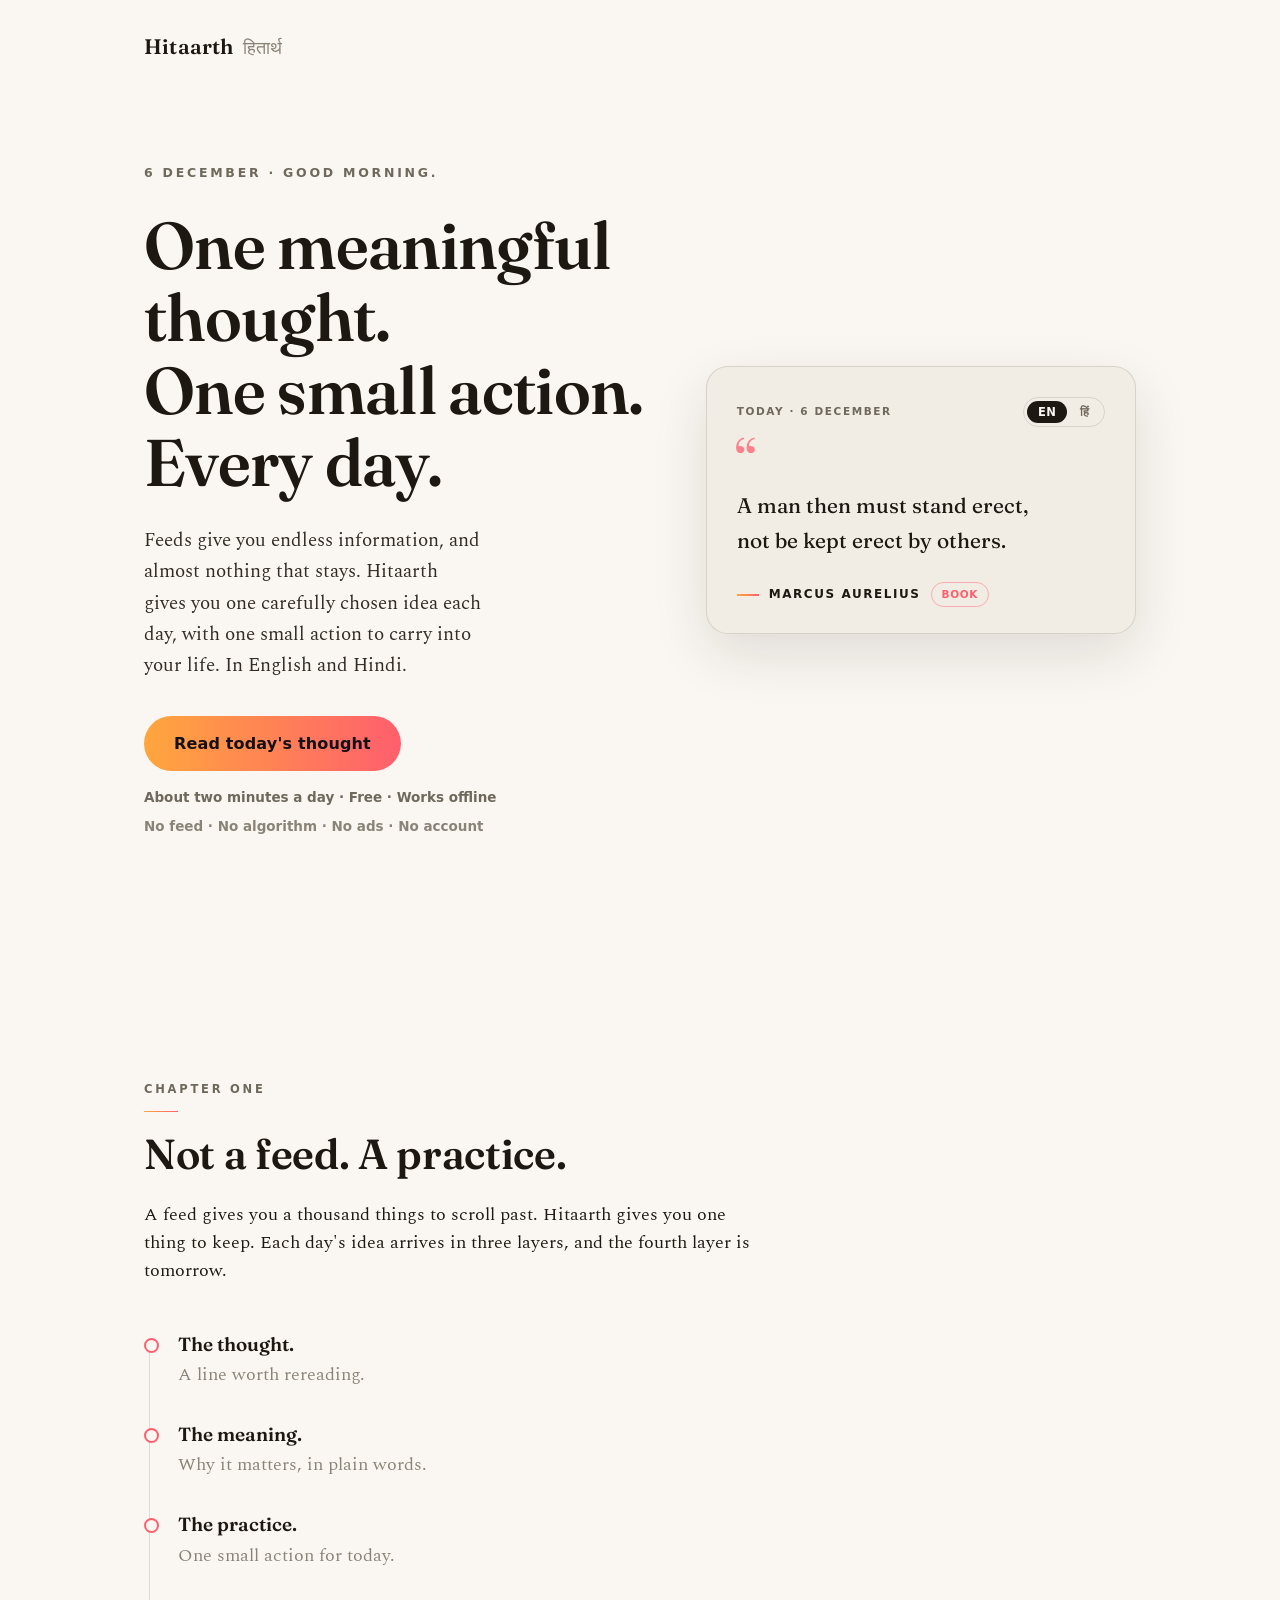
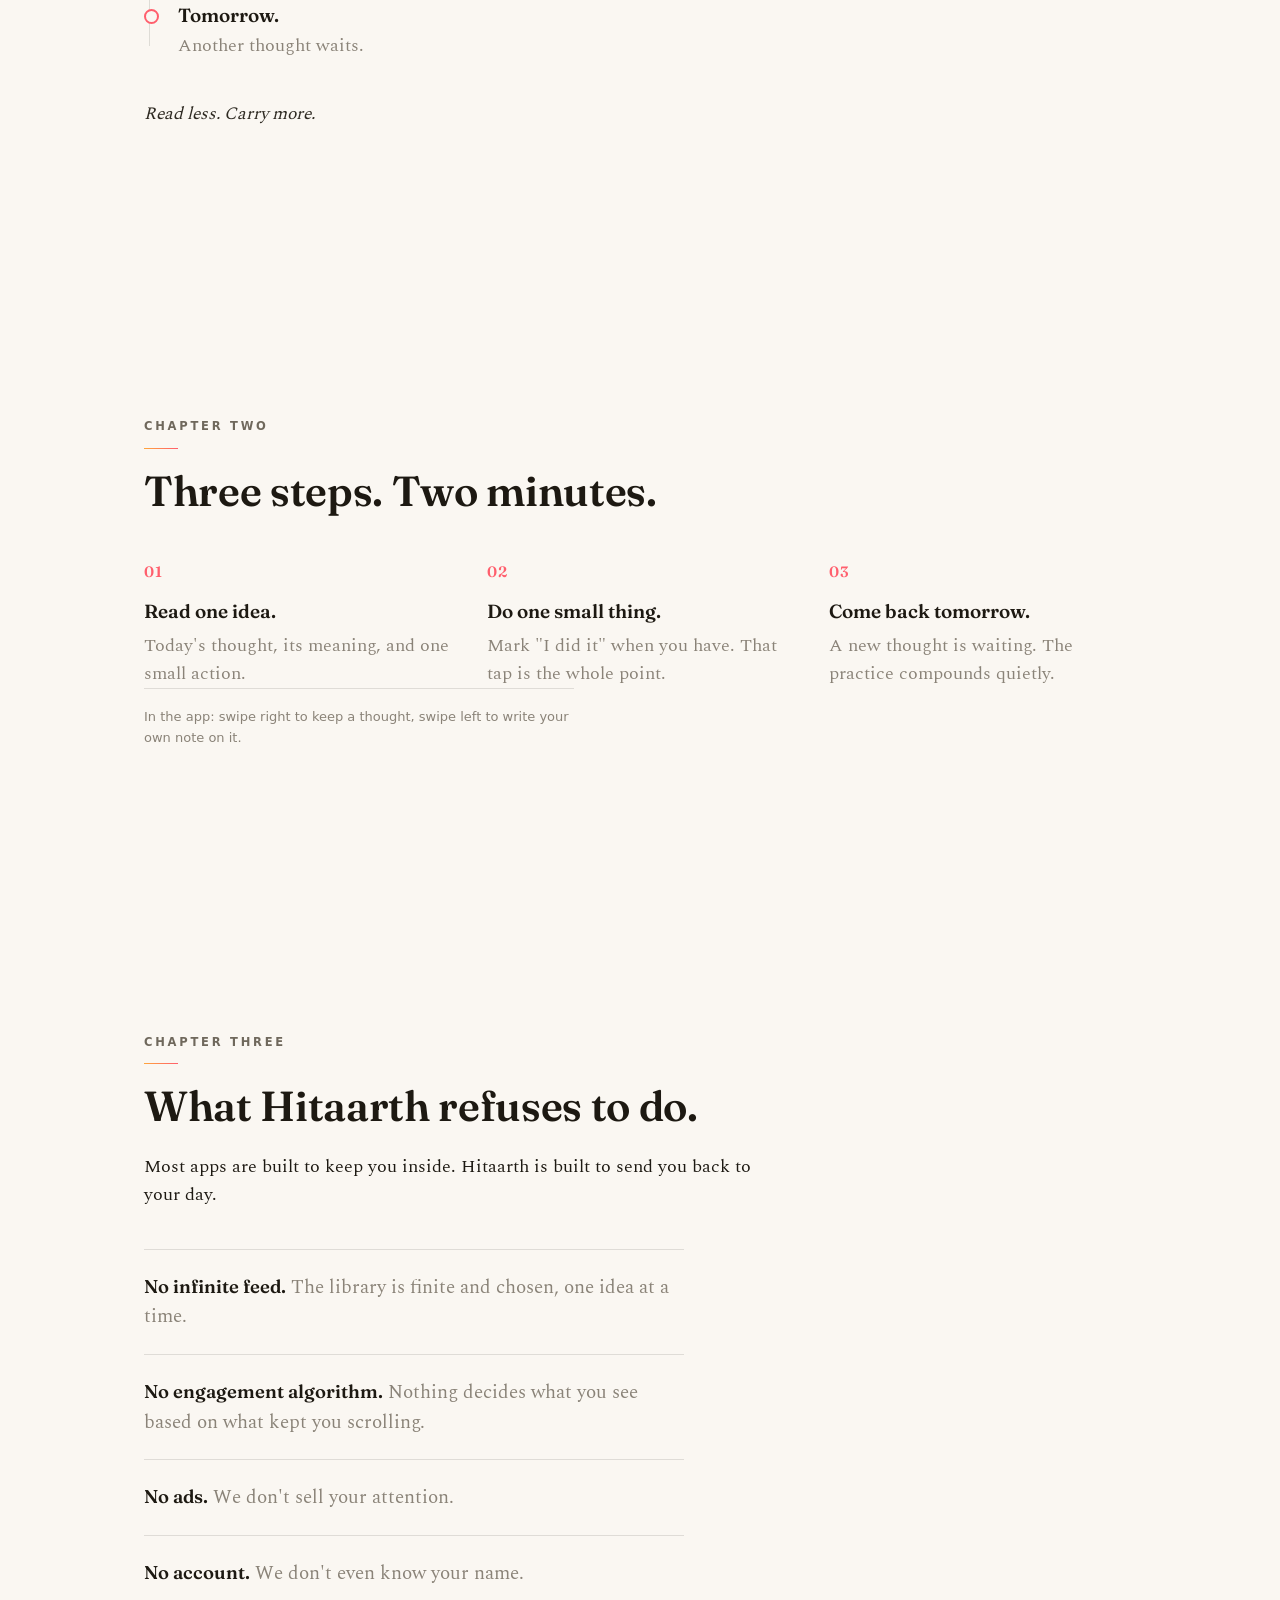
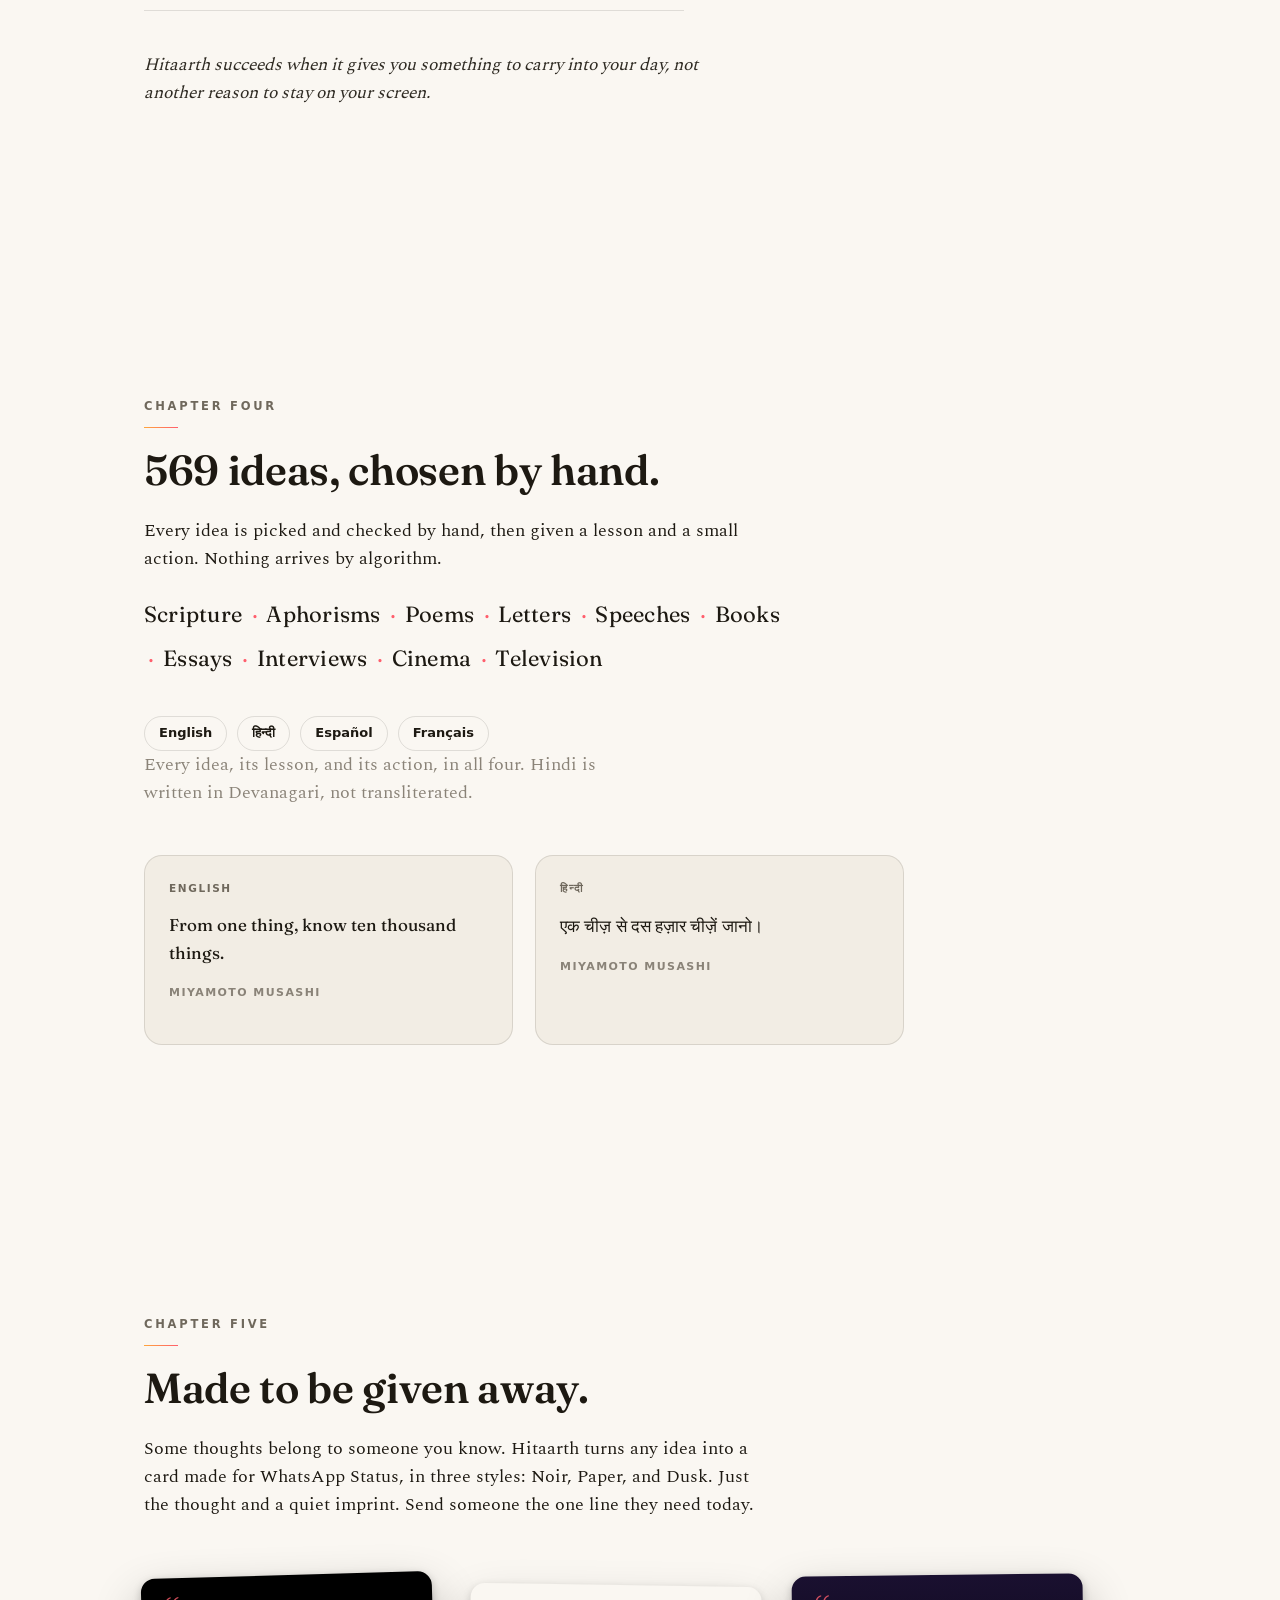
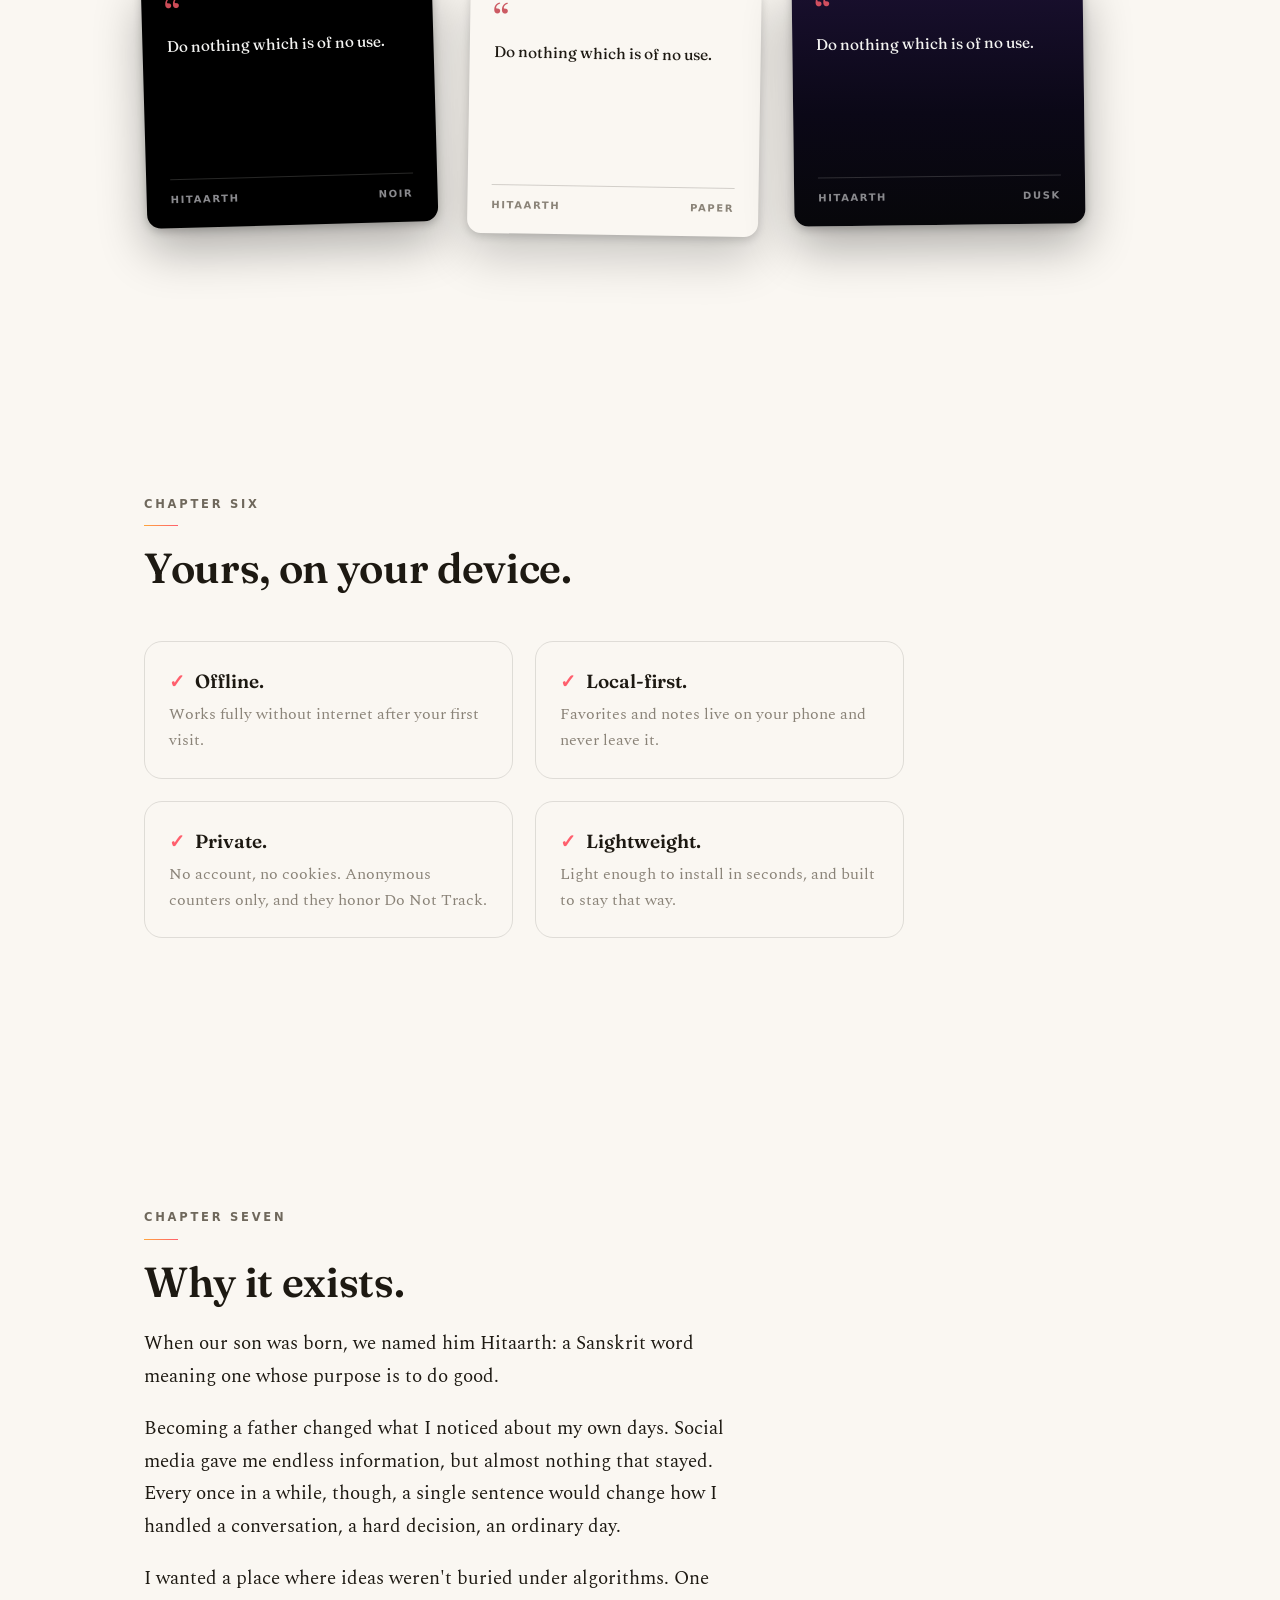
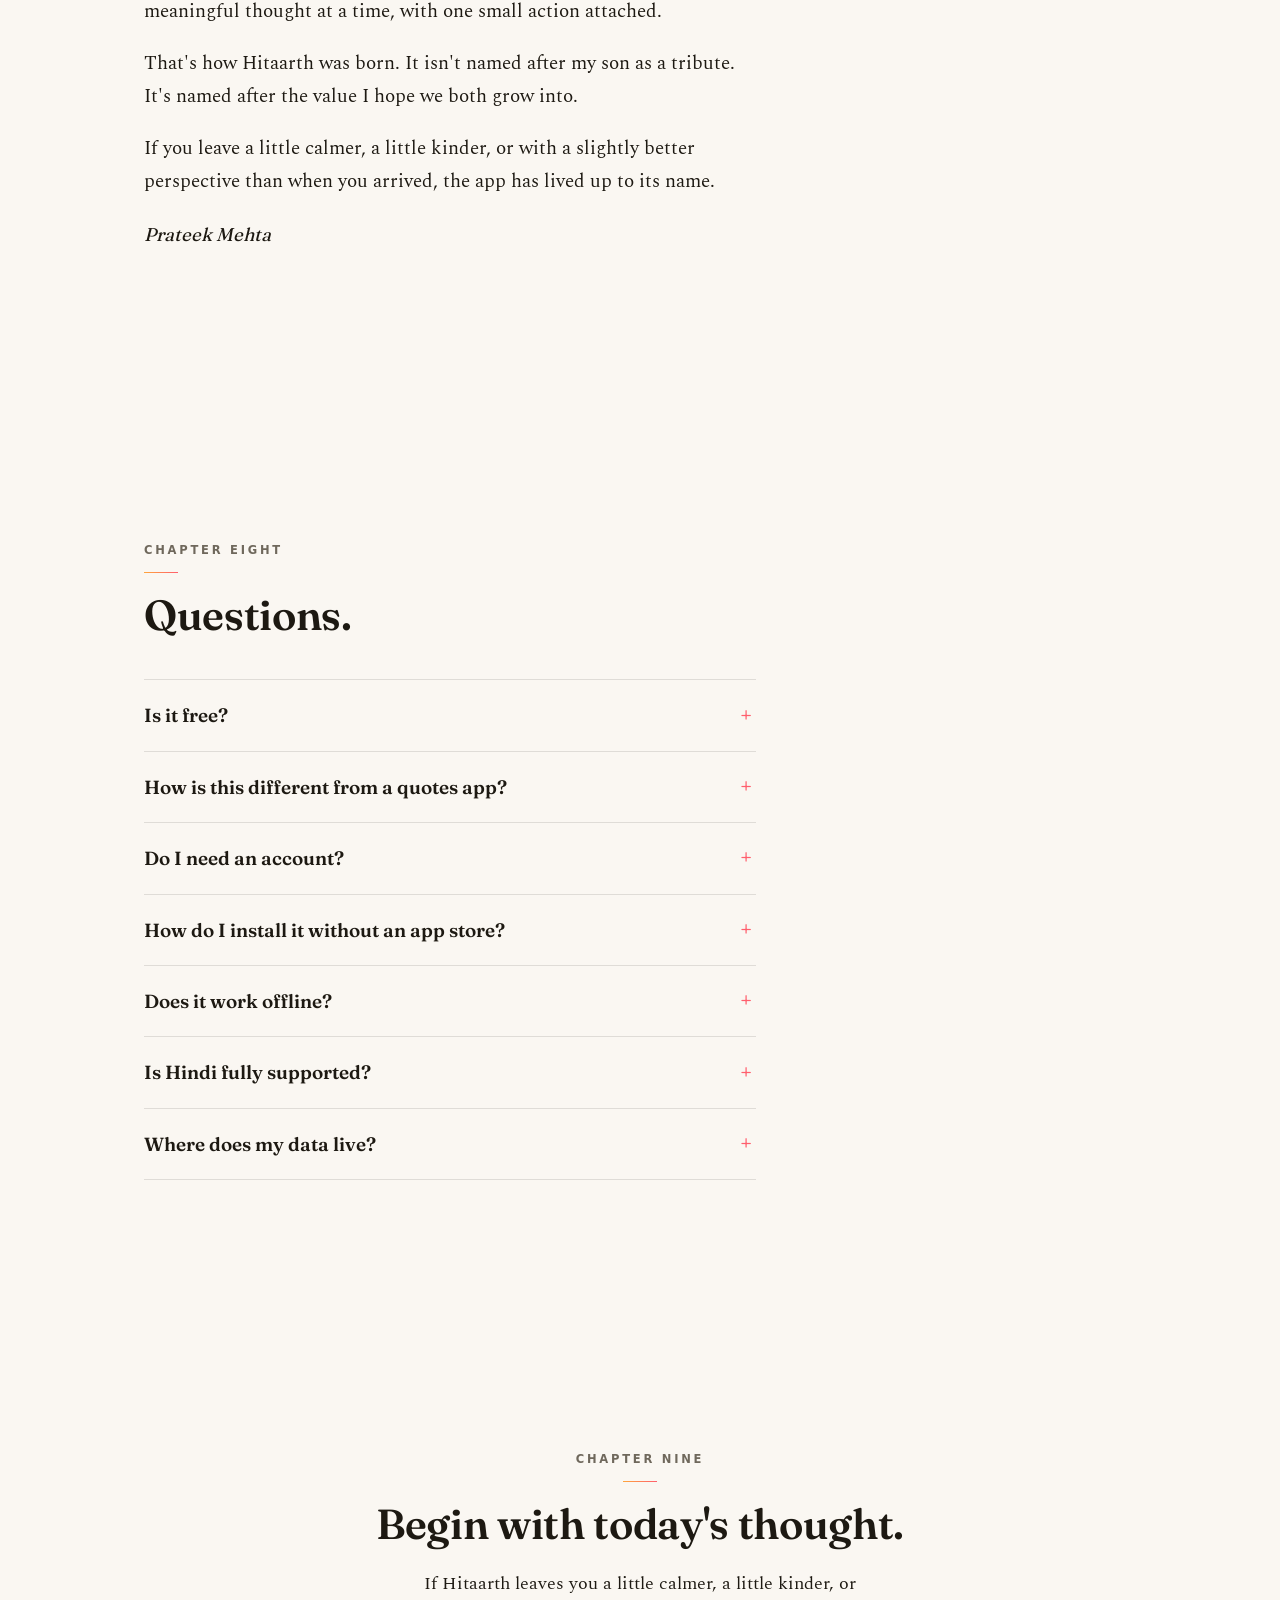
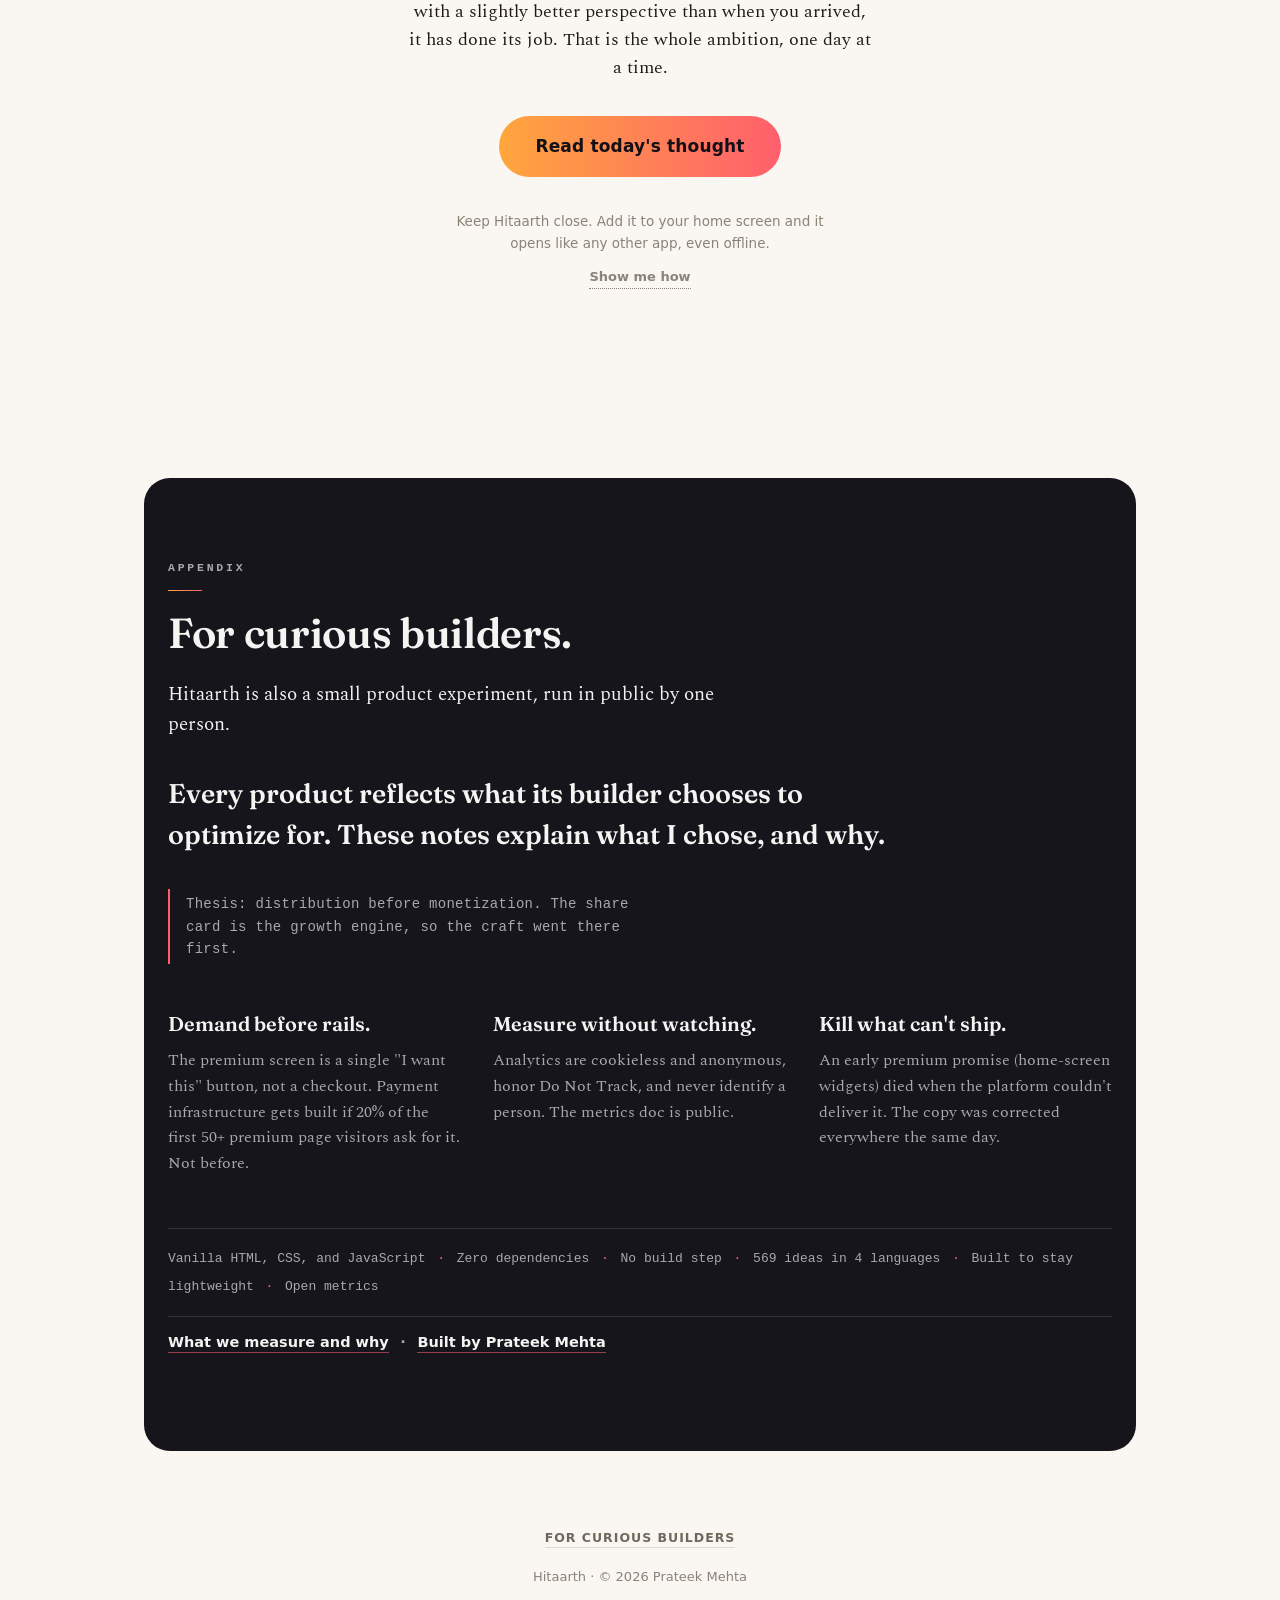
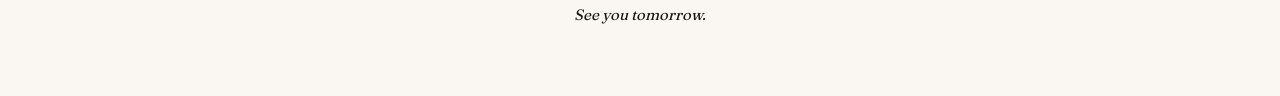
==== commit cc606cd1: "feat(landing): refusal strip in the hero, install how-to with breathing room - New quiet strip under" ====
--- a/index.html
+++ b/index.html
@@ -112,6 +112,7 @@
       padding:15px 30px;border-radius:999px;transition:transform .18s,box-shadow .18s}
     .btn:hover{transform:translateY(-1px);box-shadow:0 10px 34px color-mix(in srgb, var(--accent2) 26%, transparent)}
     .micro-line{margin:16px 0 0;font-family:-apple-system,system-ui,"Segoe UI",Roboto,sans-serif;font-size:13.5px;font-weight:600;color:var(--micro)}
+    .refusal-line{margin-top:7px;color:var(--muted)}
 
     /* live card — mirrors the reader's anatomy */
     .live-card{background:var(--card);border:1px solid var(--line);border-radius:22px;padding:30px 30px 26px;
@@ -251,7 +252,13 @@
     .begin p{margin-left:auto;margin-right:auto}
     .begin .prose{max-width:52ch}
     .begin .btn{font-size:17px;padding:17px 36px}
-    .install-nudge{margin-top:20px;font-family:-apple-system,system-ui,"Segoe UI",Roboto,sans-serif;font-size:13.5px;color:var(--muted);max-width:44ch !important}
+    /* .begin prefix: must out-rank the generic .ch p margin rule, or the gap silently collapses */
+    .begin .install-nudge{margin:34px auto 0;font-family:-apple-system,system-ui,"Segoe UI",Roboto,sans-serif;font-size:13.5px;color:var(--muted);max-width:44ch !important}
+    .install-how{margin:12px auto 0;max-width:46ch;font-family:-apple-system,system-ui,"Segoe UI",Roboto,sans-serif;font-size:13px;color:var(--muted)}
+    .install-how summary{cursor:pointer;list-style:none;display:inline-block;font-weight:600;border-bottom:1px dotted var(--muted);padding-bottom:1px}
+    .install-how summary::-webkit-details-marker{display:none}
+    .install-how summary:hover{color:var(--fg);border-bottom-color:var(--fg)}
+    .install-how p{margin:12px 0 0;line-height:1.7}
 
     /* appendix */
     .appendix{background:var(--appendix-bg);color:var(--appendix-fg);border-radius:26px;padding:9vh 0;margin:6vh 0 0}
@@ -316,7 +323,8 @@
           <p class="subline">Feeds give you endless information, and almost nothing that stays. Hitaarth gives you one carefully chosen idea each day, with one small action to carry into your life. In English and Hindi.</p>
           <div class="cta-row">
             <a class="btn" id="ctaHero" href="/read/?s=landing" data-track="land-cta-hero">Read today's thought</a>
-            <p class="micro-line">About two minutes a day · Free · No account · Works offline</p>
+            <p class="micro-line">About two minutes a day · Free · Works offline</p>
+            <p class="micro-line refusal-line">No feed · No algorithm · No ads · No account</p>
           </div>
         </div>
         <div class="live-card" id="liveCard">
@@ -494,6 +502,11 @@
         <div class="cta-row">
           <a class="btn" id="ctaBegin" href="/read/?s=landing" data-track="land-cta-begin">Read today's thought</a>
           <p class="install-nudge">Keep Hitaarth close. Add it to your home screen and it opens like any other app, even offline.</p>
+          <details class="install-how">
+            <summary data-track="land-install-how">Show me how</summary>
+            <p>iPhone: open Hitaarth in Safari, tap the Share button, then "Add to Home Screen".<br />
+               Android: open it in Chrome, tap the &#8942; menu, then "Add to Home screen" or "Install app".</p>
+          </details>
         </div>
       </section>
 
